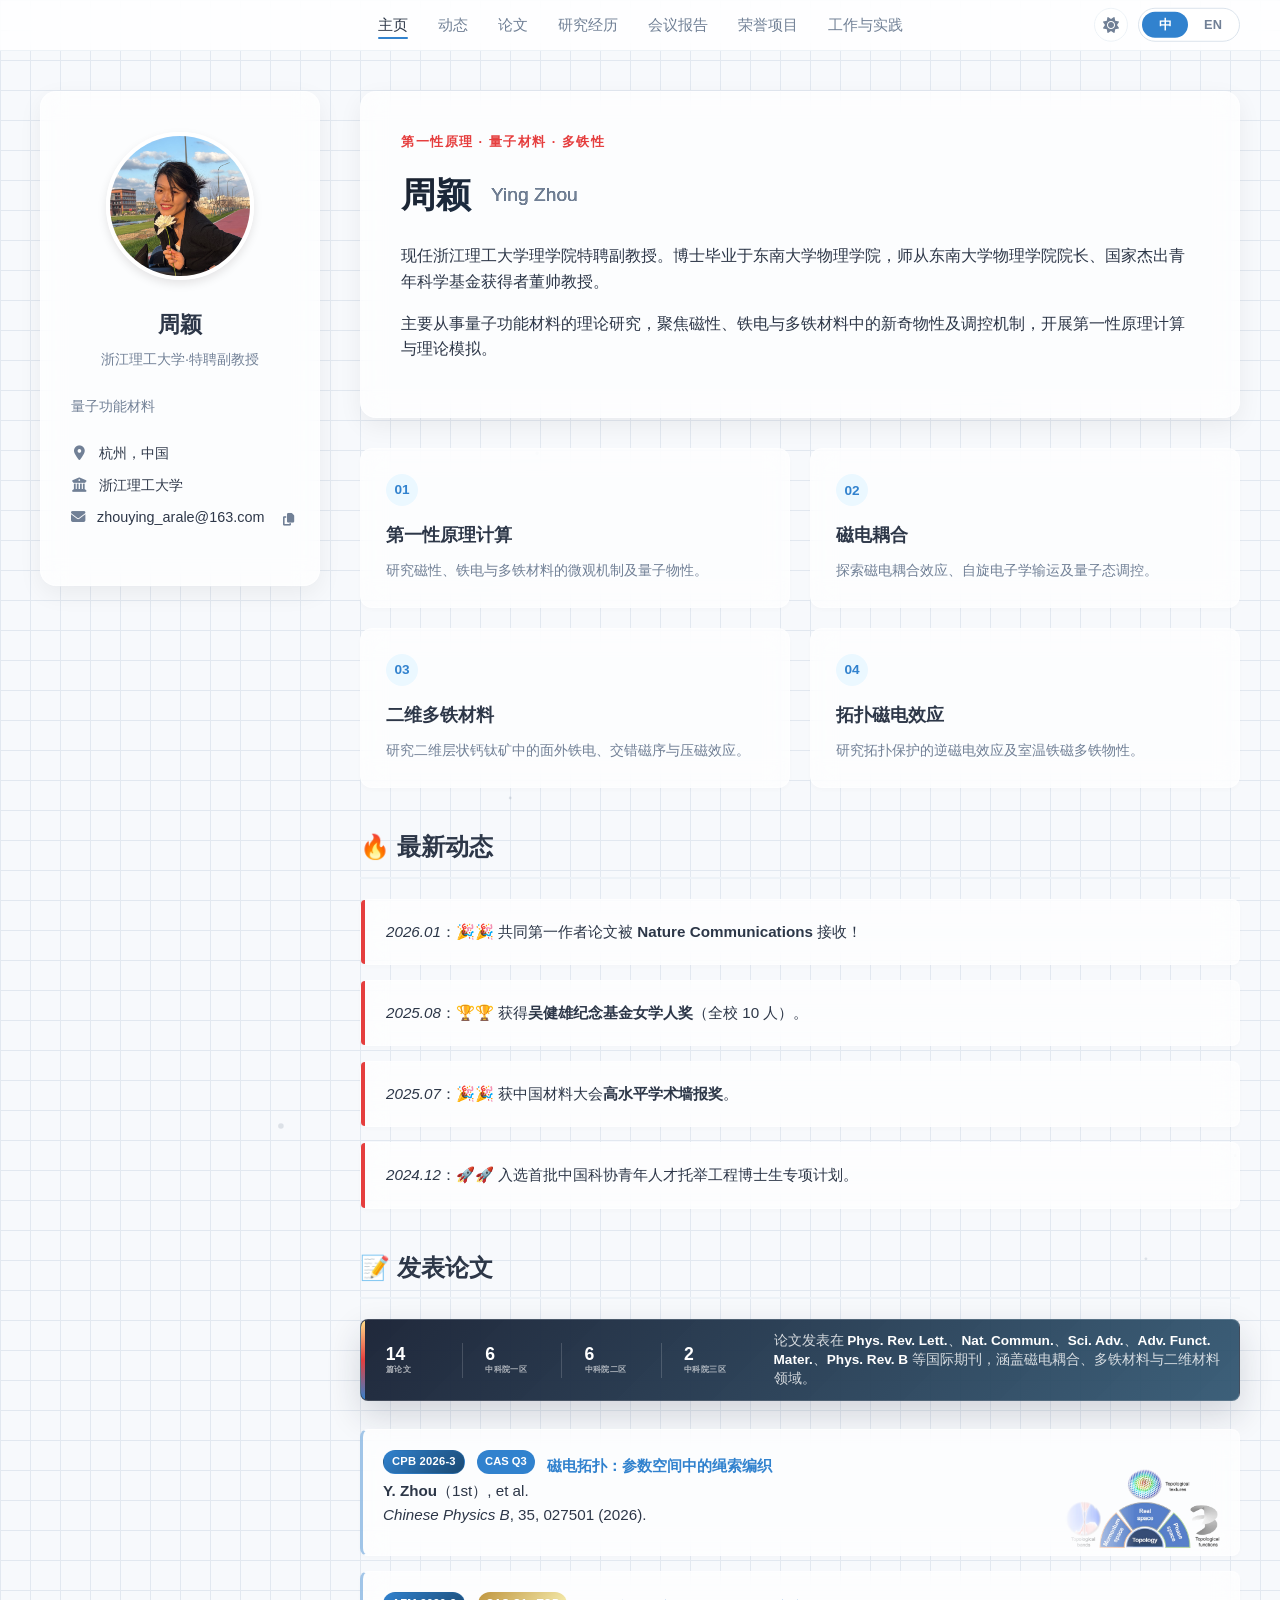
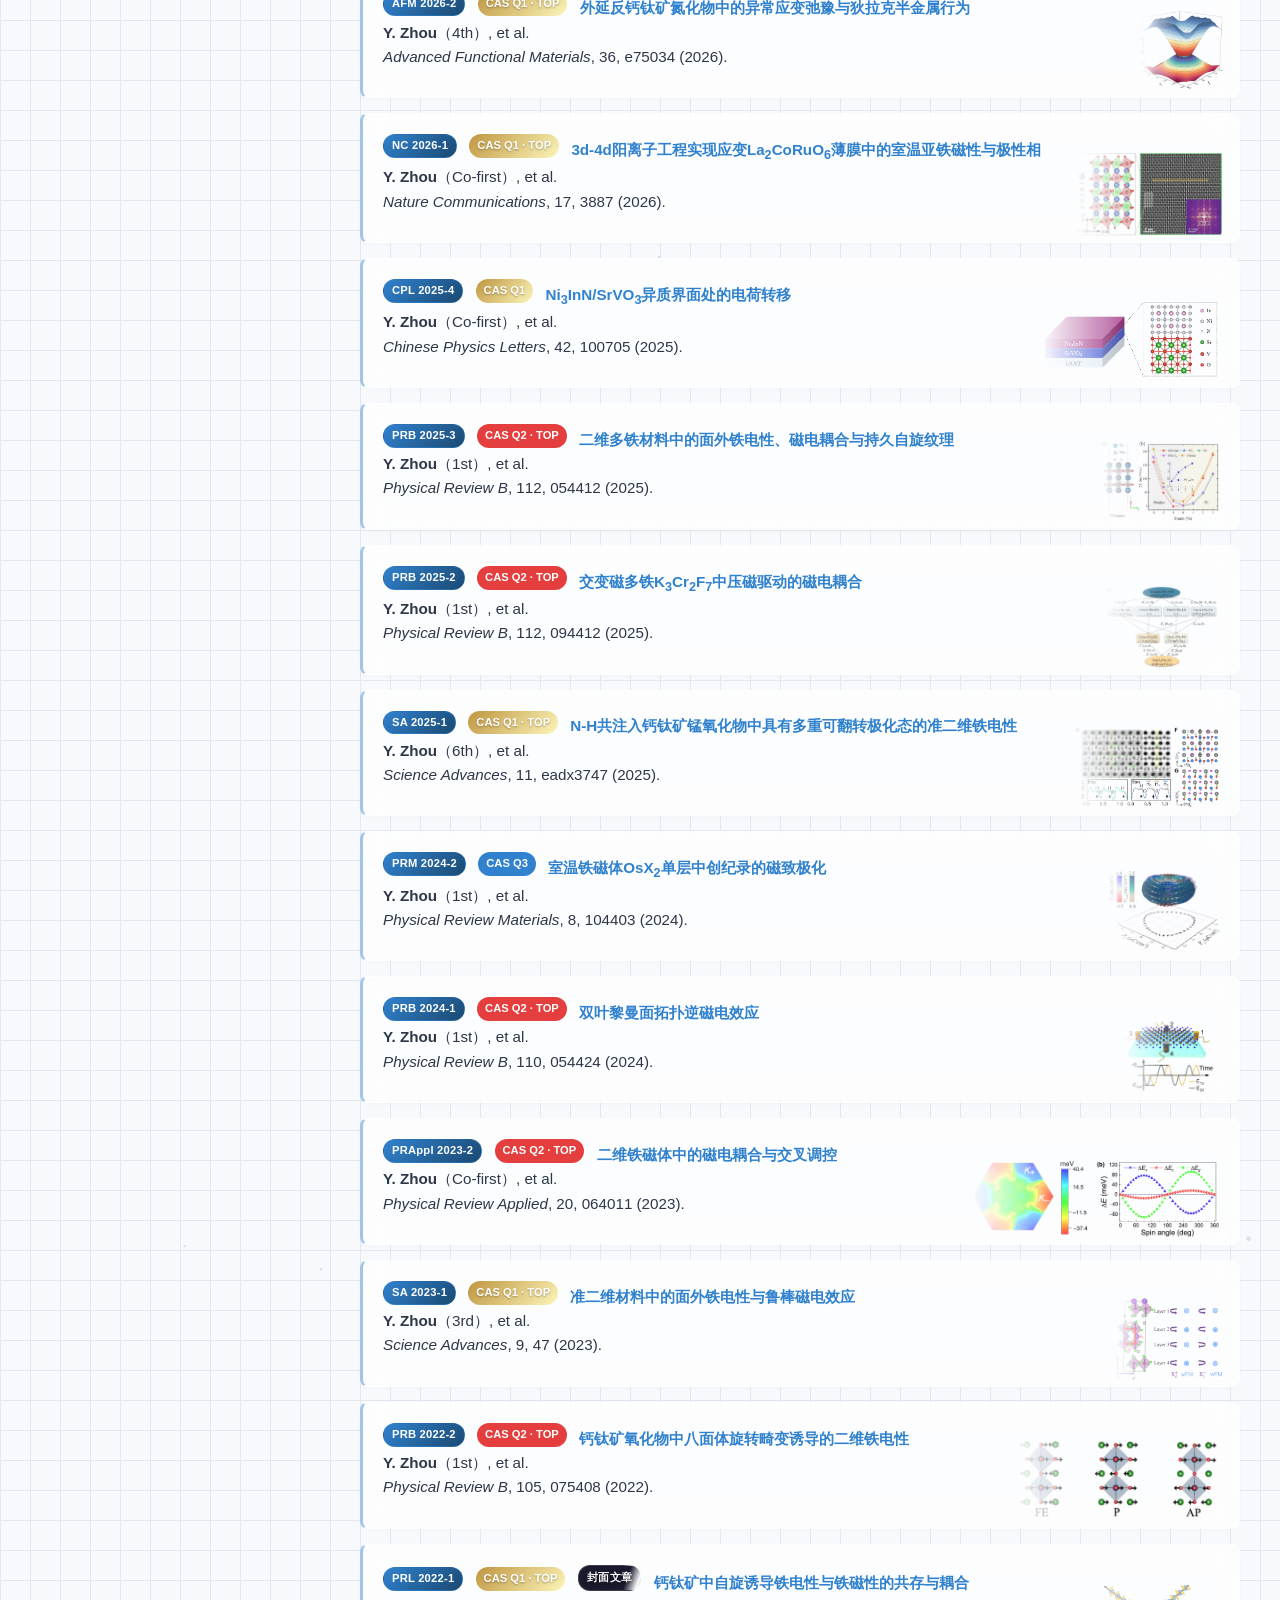
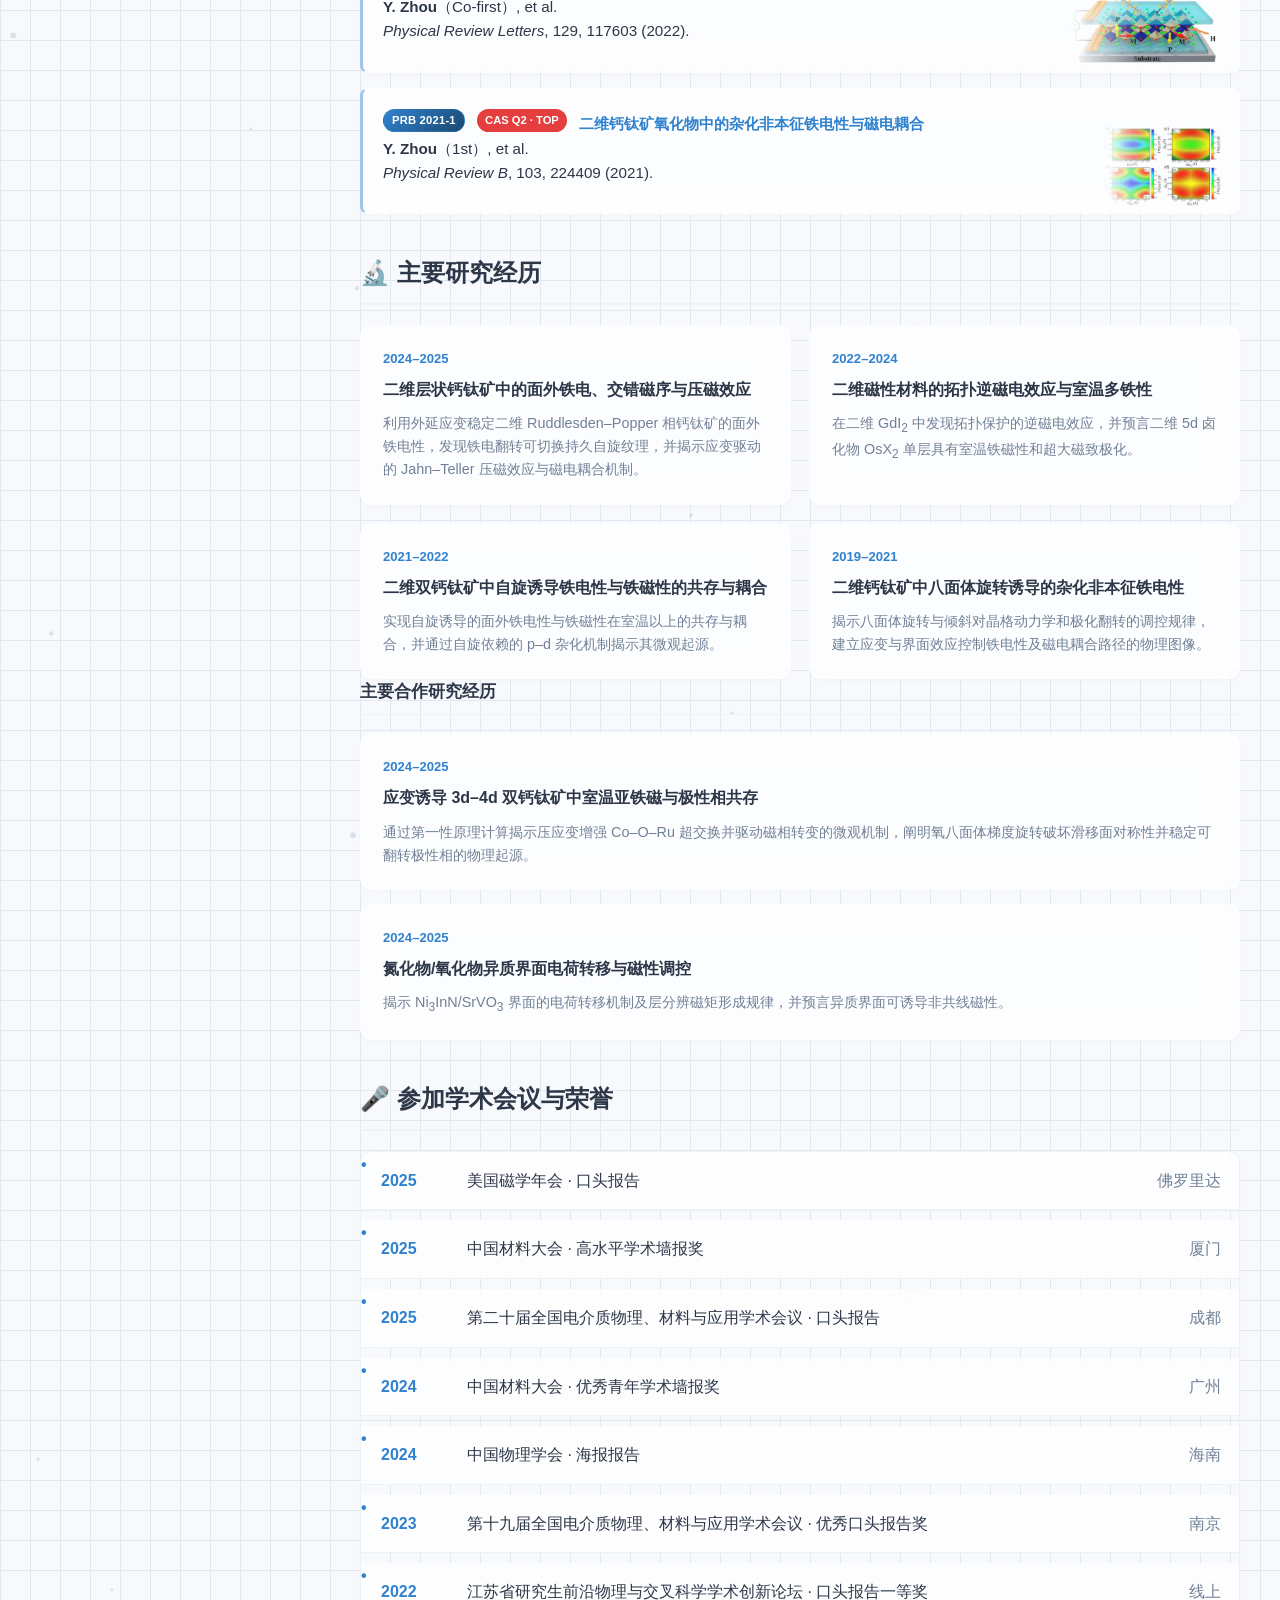
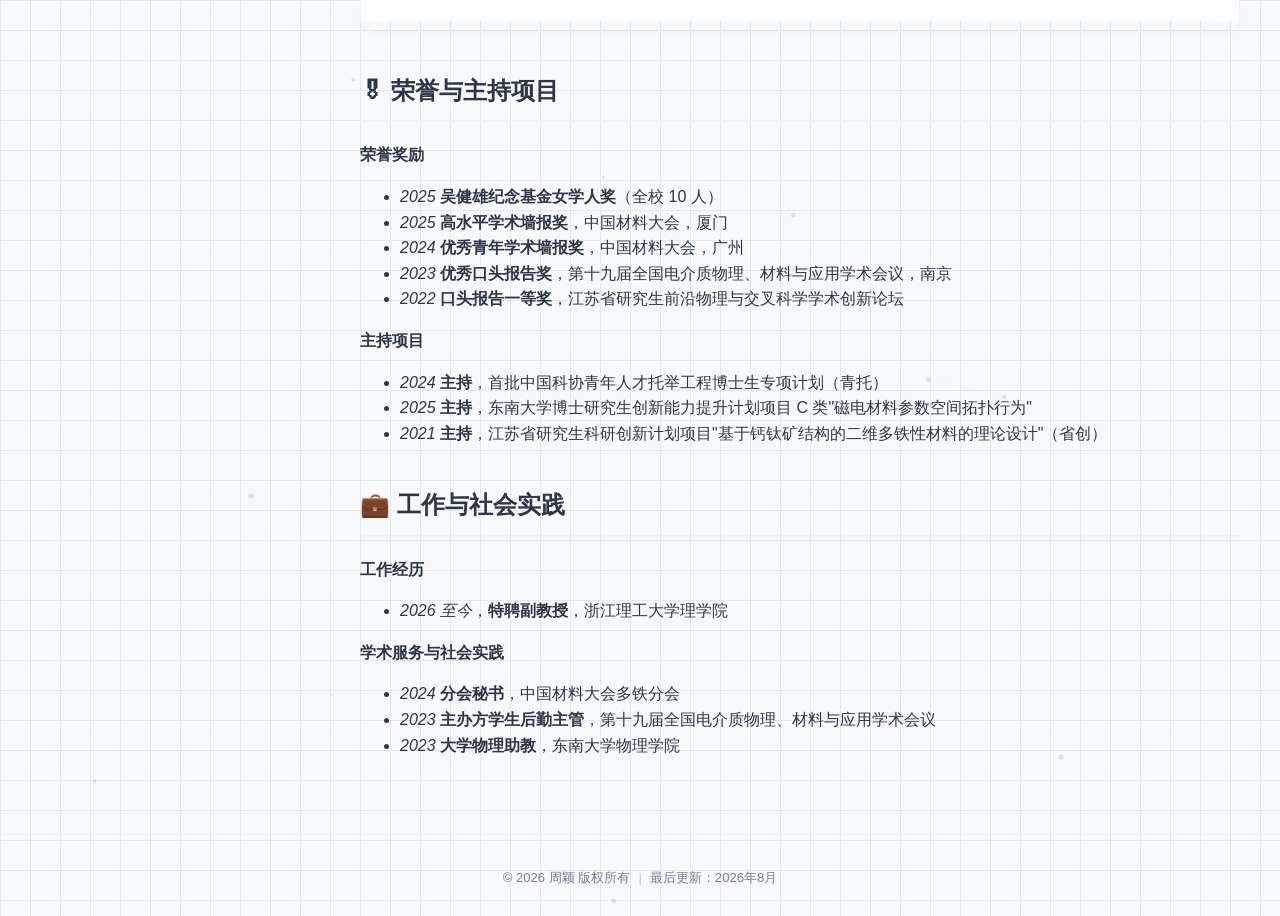
==== index-zh.html @ cd829cbf "Make paper figure backgrounds transparent and lightbox load PNG originals - All 14 WebP images: whit" ====
<!doctype html>
<html lang="zh-CN">
<head>
    <meta charset="utf-8">
    <title>周颖 - 个人主页</title>
    <meta name="viewport" content="width=device-width, initial-scale=1.0">

    <!-- FontAwesome icons -->
    <link rel="stylesheet" href="https://cdnjs.cloudflare.com/ajax/libs/font-awesome/6.4.0/css/all.min.css">

    <link rel="alternate" hreflang="en" href="index.html">
    <link rel="alternate" hreflang="zh-CN" href="index-zh.html">
    <link rel="stylesheet" href="assets/css/main.css">
    <link rel="icon" href="data:image/svg+xml,<svg xmlns='http://www.w3.org/2000/svg' viewBox='0 0 32 32'><rect width='32' height='32' rx='8' fill='%233182ce'/><text x='50%25' y='55%25' dominant-baseline='middle' text-anchor='middle' font-family='system-ui' font-size='17' font-weight='700' fill='white'>YZ</text></svg>">
</head>
<body>

    <!-- Preloader -->
    <div class="preloader" id="preloader">
        <div class="preloader__spinner"></div>
    </div>

    <!-- Background Particles -->
    <canvas id="particles"></canvas>

    <div class="reading-progress" id="readingProgress"></div>

    <div class="masthead" id="masthead">
        <div class="masthead__inner-wrap">
            <button class="hamburger" id="hamburger" aria-label="Toggle menu">
                <span></span>
                <span></span>
                <span></span>
            </button>
            <nav id="site-nav" class="greedy-nav">
                <ul class="visible-links">
                    <li><a href="#about-me">主页</a></li>
                    <li><a href="#-news">动态</a></li>
                    <li><a href="#-publications">论文</a></li>
                    <li><a href="#-research-experience">研究经历</a></li>
                    <li><a href="#-conferences">会议报告</a></li>
                    <li><a href="#-honors-and-awards">荣誉项目</a></li>
                    <li><a href="#-experience">工作与实践</a></li>
                </ul>
            </nav>
            <div class="masthead__controls">
                <button class="theme-toggle" id="themeToggle" aria-label="切换暗色模式">
                    <i class="fas fa-sun"></i>
                    <i class="fas fa-moon"></i>
                </button>
                <div class="language-switcher" aria-label="语言选择">
                    <a href="index-zh.html" lang="zh-CN" hreflang="zh-CN" aria-current="page">中</a>
                    <a href="index.html" lang="en" hreflang="en" aria-label="切换到英文">EN</a>
                </div>
            </div>
        </div>
    </div>

    <div id="main" role="main">
        <!-- Sidebar -->
        <div class="sidebar">
            <div class="profile_box reveal">
                <div class="author__avatar">
                    <img src="./sources/head.png" alt="周颖">
                </div>
                <div class="author__content">
                    <h3 class="author__name">周颖</h3>
                    <p class="author__bio">浙江理工大学·特聘副教授</p>
                </div>
                <div class="author__urls-wrapper">
                    <ul class="author__urls">
                        <li><div style="white-space: normal; margin-bottom: 1em; color: var(--text-muted); font-weight: 500;">量子功能材料</div></li>
                        <li><i class="fas fa-fw fa-map-marker-alt"></i> 杭州，中国</li>
                        <li><i class="fas fa-fw fa-university"></i> 浙江理工大学</li>
                        <li><i class="fas fa-fw fa-envelope"></i> zhouying_arale@163.com <button class="copy-email" id="copyEmail" aria-label="复制邮箱"><i class="fas fa-copy"></i></button></li>
                    </ul>
                </div>
            </div>
        </div>

        <!-- Main Content -->
        <div class="page">
            <section class="page__content">
                <span class="anchor" id="about-me"></span>

            <!-- Hero Section -->
            <section class="profile-hero reveal">
              <div class="profile-hero__eyebrow">第一性原理 · 量子材料 · 多铁性</div>
              <h1 class="profile-hero__name">周颖 <span>Ying Zhou</span></h1>
              <p class="profile-hero__summary">现任浙江理工大学理学院特聘副教授。博士毕业于东南大学物理学院，师从东南大学物理学院院长、国家杰出青年科学基金获得者董帅教授。</p>
              <p class="profile-hero__focus">主要从事量子功能材料的理论研究，聚焦磁性、铁电与多铁材料中的新奇物性及调控机制，开展第一性原理计算与理论模拟。</p>
            </section>

                <!-- Research Grid -->
                <section class="research-grid reveal-stagger">
                    <div class="research-card" data-detail="基于密度泛函理论（DFT），运用VASP、ABINIT等第一性原理计算软件，从微观角度研究量子材料的电子结构、磁有序、铁电极化和晶格动力学，为新型功能材料的理性设计提供理论指导。">
                        <span>01</span>
                        <strong>第一性原理计算</strong>
                        <p>研究磁性、铁电与多铁材料的微观机制及量子物性。</p>
                    </div>
                    <div class="research-card" data-detail="探索多铁体系中磁有序与电有序之间的交叉耦合机制，包括自旋依赖的量子输运特性、外场驱动的量子态调控，以及低维和关联材料中磁电效应的微观起源。">
                        <span>02</span>
                        <strong>磁电耦合</strong>
                        <p>探索磁电耦合效应、自旋电子学输运及量子态调控。</p>
                    </div>
                    <div class="research-card" data-detail="聚焦于二维Ruddlesden–Popper钙钛矿及相关层状体系，研究面外铁电性、交错磁序（altermagnetism）、压磁效应以及持久自旋织构，为下一代纳米级多功能器件提供理论基础。">
                        <span>03</span>
                        <strong>二维多铁材料</strong>
                        <p>研究二维层状钙钛矿中的面外铁电、交错磁序与压磁效应。</p>
                    </div>
                    <div class="research-card" data-detail="研究量子材料中受拓扑保护的磁电响应，包括拓扑逆磁电效应、5d卤化物体系中的室温铁磁性以及磁电参数空间中的非平庸拓扑行为。">
                        <span>04</span>
                        <strong>拓扑磁电效应</strong>
                        <p>研究拓扑保护的逆磁电效应及室温铁磁多铁物性。</p>
                    </div>
                </section>

                <!-- News -->
                <h1 id="-news" class="reveal">🔥 最新动态</h1>
                <div class="news-timeline reveal">
                    <ul>
                        <li><em>2026.01</em>：🎉🎉 共同第一作者论文被 <strong>Nature Communications</strong> 接收！</li>
                        <li><em>2025.08</em>：🏆🏆 获得<strong>吴健雄纪念基金女学人奖</strong>（全校 10 人）。</li>
                        <li><em>2025.07</em>：🎉🎉 获中国材料大会<strong>高水平学术墙报奖</strong>。</li>
                        <li><em>2024.12</em>：🚀🚀 入选首批中国科协青年人才托举工程博士生专项计划。</li>
                    </ul>
                </div>

                <h1 id="-publications" class="reveal">📝 发表论文</h1>
                <div class="publication-summary reveal">
                    <div class="publication-summary__metric"><strong class="counter" data-target="14">0</strong><span>篇论文</span></div>
                    <div class="publication-summary__metric"><strong class="counter" data-target="6">0</strong><span>中科院一区</span></div>
                    <div class="publication-summary__metric"><strong class="counter" data-target="6">0</strong><span>中科院二区</span></div>
                    <div class="publication-summary__metric"><strong class="counter" data-target="2">0</strong><span>中科院三区</span></div>
                    <p>论文发表在 <strong>Phys. Rev. Lett.</strong>、<strong>Nat. Commun.</strong>、<strong>Sci. Adv.</strong>、<strong>Adv. Funct. Mater.</strong>、<strong>Phys. Rev. B</strong> 等国际期刊，涵盖磁电耦合、多铁材料与二维材料领域。</p>
                </div>
                <div class="publication-list reveal">
                  <ul class="reveal-stagger">
                    <!-- ========== 2026 ========== -->
                    <li>
                        <img class="pub-fig" src="paper_figs/2026-3.webp" alt="" loading="lazy" />
                        <div class="pub-content">
                            <span class="pub-venue">CPB 2026-3</span> <span class="pub-badge pub-badge--c">CAS Q3</span>
                            <span class="pub-title">
                                <a href="https://iopscience.iop.org/article/10.1088/1674-1056/ae2c6b" target="_blank" rel="noopener"><strong>磁电拓扑：参数空间中的绳索编织</strong></a>
                            </span><br />
                            <strong>Y. Zhou</strong>（1st）, et al.<br />
                            <em>Chinese Physics B</em>, 35, 027501 (2026).
                        </div>
                    </li>

                    <li>
                        <img class="pub-fig" src="paper_figs/2026-2.webp" alt="" loading="lazy" />
                        <div class="pub-content">
                            <span class="pub-venue">AFM 2026-2</span> <span class="pub-badge pub-badge--a">CAS Q1 · TOP</span>
                            <span class="pub-title">
                                <a href="https://advanced.onlinelibrary.wiley.com/doi/10.1002/adfm.75034" target="_blank" rel="noopener"><strong>外延反钙钛矿氮化物中的异常应变弛豫与狄拉克半金属行为</strong></a>
                            </span><br />
                            <strong>Y. Zhou</strong>（4th）, et al.<br />
                            <em>Advanced Functional Materials</em>, 36, e75034 (2026).
                        </div>
                    </li>

                    <li>
                        <img class="pub-fig" src="paper_figs/2026-1.webp" alt="" loading="lazy" />
                        <div class="pub-content">
                            <span class="pub-venue">NC 2026-1</span> <span class="pub-badge pub-badge--a">CAS Q1 · TOP</span>
                            <span class="pub-title">
                                <a href="https://www.nature.com/articles/s41467-026-70125-8" target="_blank" rel="noopener"><strong>3d-4d阳离子工程实现应变La<sub>2</sub>CoRuO<sub>6</sub>薄膜中的室温亚铁磁性与极性相</strong></a>
                            </span><br />
                            <strong>Y. Zhou</strong>（Co-first）, et al.<br />
                            <em>Nature Communications</em>, 17, 3887 (2026).
                        </div>
                    </li>

                    <!-- ========== 2025 ========== -->
                    <li>
                        <img class="pub-fig" src="paper_figs/2025-4.webp" alt="" loading="lazy" />
                        <div class="pub-content">
                            <span class="pub-venue">CPL 2025-4</span> <span class="pub-badge pub-badge--a">CAS Q1</span>
                            <span class="pub-title">
                                <a href="https://iopscience.iop.org/article/10.1088/0256-307X/42/10/100705" target="_blank" rel="noopener"><strong>Ni<sub>3</sub>InN/SrVO<sub>3</sub>异质界面处的电荷转移</strong></a>
                            </span><br />
                            <strong>Y. Zhou</strong>（Co-first）, et al.<br />
                            <em>Chinese Physics Letters</em>, 42, 100705 (2025).
                        </div>
                    </li>

                    <li>
                        <img class="pub-fig" src="paper_figs/2025-3.webp" alt="" loading="lazy" />
                        <div class="pub-content">
                            <span class="pub-venue">PRB 2025-3</span> <span class="pub-badge pub-badge--b">CAS Q2 · TOP</span>
                            <span class="pub-title">
                                <a href="https://journals.aps.org/prb/abstract/10.1103/rcg6-3gxl" target="_blank" rel="noopener"><strong>二维多铁材料中的面外铁电性、磁电耦合与持久自旋纹理</strong></a>
                            </span><br />
                            <strong>Y. Zhou</strong>（1st）, et al.<br />
                            <em>Physical Review B</em>, 112, 054412 (2025).
                        </div>
                    </li>

                    <li>
                        <img class="pub-fig" src="paper_figs/2025-2.webp" alt="" loading="lazy" />
                        <div class="pub-content">
                            <span class="pub-venue">PRB 2025-2</span> <span class="pub-badge pub-badge--b">CAS Q2 · TOP</span>
                            <span class="pub-title">
                                <a href="https://journals.aps.org/prb/abstract/10.1103/xpsy-cjn6" target="_blank" rel="noopener"><strong>交变磁多铁K<sub>3</sub>Cr<sub>2</sub>F<sub>7</sub>中压磁驱动的磁电耦合</strong></a>
                            </span><br />
                            <strong>Y. Zhou</strong>（1st）, et al.<br />
                            <em>Physical Review B</em>, 112, 094412 (2025).
                        </div>
                    </li>

                    <li>
                        <img class="pub-fig" src="paper_figs/2025-1.webp" alt="" loading="lazy" />
                        <div class="pub-content">
                            <span class="pub-venue">SA 2025-1</span> <span class="pub-badge pub-badge--a">CAS Q1 · TOP</span>
                            <span class="pub-title">
                                <a href="https://www.science.org/doi/10.1126/sciadv.adx3747" target="_blank" rel="noopener"><strong>N-H共注入钙钛矿锰氧化物中具有多重可翻转极化态的准二维铁电性</strong></a>
                            </span><br />
                            <strong>Y. Zhou</strong>（6th）, et al.<br />
                            <em>Science Advances</em>, 11, eadx3747 (2025).
                        </div>
                    </li>

                    <!-- ========== 2024 ========== -->
                    <li>
                        <img class="pub-fig" src="paper_figs/2024-2.webp" alt="" loading="lazy" />
                        <div class="pub-content">
                            <span class="pub-venue">PRM 2024-2</span> <span class="pub-badge pub-badge--c">CAS Q3</span>
                            <span class="pub-title">
                                <a href="https://journals.aps.org/prmaterials/abstract/10.1103/PhysRevMaterials.8.104403" target="_blank" rel="noopener"><strong>室温铁磁体OsX<sub>2</sub>单层中创纪录的磁致极化</strong></a>
                            </span><br />
                            <strong>Y. Zhou</strong>（1st）, et al.<br />
                            <em>Physical Review Materials</em>, 8, 104403 (2024).
                        </div>
                    </li>

                    <li>
                        <img class="pub-fig" src="paper_figs/2024-1.webp" alt="" loading="lazy" />
                        <div class="pub-content">
                            <span class="pub-venue">PRB 2024-1</span> <span class="pub-badge pub-badge--b">CAS Q2 · TOP</span>
                            <span class="pub-title">
                                <a href="https://journals.aps.org/prb/abstract/10.1103/PhysRevB.110.054424" target="_blank" rel="noopener"><strong>双叶黎曼面拓扑逆磁电效应</strong></a>
                            </span><br />
                            <strong>Y. Zhou</strong>（1st）, et al.<br />
                            <em>Physical Review B</em>, 110, 054424 (2024).
                        </div>
                    </li>

                    <!-- ========== 2023 ========== -->
                    <li>
                        <img class="pub-fig" src="paper_figs/2023-2.webp" alt="" loading="lazy" />
                        <div class="pub-content">
                            <span class="pub-venue">PRAppl 2023-2</span> <span class="pub-badge pub-badge--b">CAS Q2 · TOP</span>
                            <span class="pub-title">
                                <a href="https://journals.aps.org/prapplied/abstract/10.1103/PhysRevApplied.20.064011" target="_blank" rel="noopener"><strong>二维铁磁体中的磁电耦合与交叉调控</strong></a>
                            </span><br />
                            <strong>Y. Zhou</strong>（Co-first）, et al.<br />
                            <em>Physical Review Applied</em>, 20, 064011 (2023).
                        </div>
                    </li>

                    <li>
                        <img class="pub-fig" src="paper_figs/2023-1.webp" alt="" loading="lazy" />
                        <div class="pub-content">
                            <span class="pub-venue">SA 2023-1</span> <span class="pub-badge pub-badge--a">CAS Q1 · TOP</span>
                            <span class="pub-title">
                                <a href="https://pmc.ncbi.nlm.nih.gov/articles/PMC10665001/" target="_blank" rel="noopener"><strong>准二维材料中的面外铁电性与鲁棒磁电效应</strong></a>
                            </span><br />
                            <strong>Y. Zhou</strong>（3rd）, et al.<br />
                            <em>Science Advances</em>, 9, 47 (2023).
                        </div>
                    </li>

                    <!-- ========== 2022 ========== -->
                    <li>
                        <img class="pub-fig" src="paper_figs/2022-2.webp" alt="" loading="lazy" />
                        <div class="pub-content">
                            <span class="pub-venue">PRB 2022-2</span> <span class="pub-badge pub-badge--b">CAS Q2 · TOP</span>
                            <span class="pub-title">
                                <a href="https://journals.aps.org/prb/abstract/10.1103/PhysRevB.105.075408" target="_blank" rel="noopener"><strong>钙钛矿氧化物中八面体旋转畸变诱导的二维铁电性</strong></a>
                            </span><br />
                            <strong>Y. Zhou</strong>（1st）, et al.<br />
                            <em>Physical Review B</em>, 105, 075408 (2022).
                        </div>
                    </li>

                    <li>
                        <img class="pub-fig" src="paper_figs/2022-1.webp" alt="" loading="lazy" />
                        <div class="pub-content">
                            <span class="pub-venue">PRL 2022-1</span> <span class="pub-badge pub-badge--a">CAS Q1 · TOP</span> <span class="pub-badge pub-badge--cover">封面文章</span>
                            <span class="pub-title">
                                <a href="https://journals.aps.org/prl/abstract/10.1103/PhysRevLett.129.117603" target="_blank" rel="noopener"><strong>钙钛矿中自旋诱导铁电性与铁磁性的共存与耦合</strong></a>
                            </span><br />
                            <strong>Y. Zhou</strong>（Co-first）, et al.<br />
                            <em>Physical Review Letters</em>, 129, 117603 (2022).
                        </div>
                    </li>

                    <!-- ========== 2021 ========== -->
                    <li>
                        <img class="pub-fig" src="paper_figs/2021-1.webp" alt="" loading="lazy" />
                        <div class="pub-content">
                            <span class="pub-venue">PRB 2021-1</span> <span class="pub-badge pub-badge--b">CAS Q2 · TOP</span>
                            <span class="pub-title">
                                <a href="https://journals.aps.org/prb/abstract/10.1103/PhysRevB.103.224409" target="_blank" rel="noopener"><strong>二维钙钛矿氧化物中的杂化非本征铁电性与磁电耦合</strong></a>
                            </span><br />
                            <strong>Y. Zhou</strong>（1st）, et al.<br />
                            <em>Physical Review B</em>, 103, 224409 (2021).
                        </div>
                    </li>

                  </ul>
              </div>

                <!-- Research Experience -->
                <h1 id="-research-experience" class="reveal">🔬 主要研究经历</h1>
                <div class="experience-grid reveal-stagger">
                    <article class="experience-card">
                        <div class="experience-card__period">2024–2025</div>
                        <h3>二维层状钙钛矿中的面外铁电、交错磁序与压磁效应</h3>
                        <p>利用外延应变稳定二维 Ruddlesden–Popper 相钙钛矿的面外铁电性，发现铁电翻转可切换持久自旋纹理，并揭示应变驱动的 Jahn–Teller 压磁效应与磁电耦合机制。</p>
                    </article>
                    <article class="experience-card">
                        <div class="experience-card__period">2022–2024</div>
                        <h3>二维磁性材料的拓扑逆磁电效应与室温多铁性</h3>
                        <p>在二维 GdI<sub>2</sub> 中发现拓扑保护的逆磁电效应，并预言二维 5d 卤化物 OsX<sub>2</sub> 单层具有室温铁磁性和超大磁致极化。</p>
                    </article>
                    <article class="experience-card">
                        <div class="experience-card__period">2021–2022</div>
                        <h3>二维双钙钛矿中自旋诱导铁电性与铁磁性的共存与耦合</h3>
                        <p>实现自旋诱导的面外铁电性与铁磁性在室温以上的共存与耦合，并通过自旋依赖的 p–d 杂化机制揭示其微观起源。</p>
                    </article>
                    <article class="experience-card">
                        <div class="experience-card__period">2019–2021</div>
                        <h3>二维钙钛矿中八面体旋转诱导的杂化非本征铁电性</h3>
                        <p>揭示八面体旋转与倾斜对晶格动力学和极化翻转的调控规律，建立应变与界面效应控制铁电性及磁电耦合路径的物理图像。</p>
                    </article>
                </div>

                <h2 class="publication-group__title reveal">主要合作研究经历</h2>
                <div class="collaboration-list reveal-stagger">
                    <article class="collaboration-card">
                        <div class="experience-card__period">2024–2025</div>
                        <h3>应变诱导 3d–4d 双钙钛矿中室温亚铁磁与极性相共存</h3>
                        <p>通过第一性原理计算揭示压应变增强 Co–O–Ru 超交换并驱动磁相转变的微观机制，阐明氧八面体梯度旋转破坏滑移面对称性并稳定可翻转极性相的物理起源。</p>
                    </article>
                    <article class="collaboration-card">
                        <div class="experience-card__period">2024–2025</div>
                        <h3>氮化物/氧化物异质界面电荷转移与磁性调控</h3>
                        <p>揭示 Ni<sub>3</sub>InN/SrVO<sub>3</sub> 界面的电荷转移机制及层分辨磁矩形成规律，并预言异质界面可诱导非共线磁性。</p>
                    </article>
                </div>

                <!-- Conferences -->
                <h1 id="-conferences" class="reveal">🎤 参加学术会议与荣誉</h1>
                <ul class="conference-list reveal">
                    <li><time>2025</time><span>美国磁学年会 · 口头报告</span><span class="conference-location">佛罗里达</span></li>
                    <li><time>2025</time><span>中国材料大会 · 高水平学术墙报奖</span><span class="conference-location">厦门</span></li>
                    <li><time>2025</time><span>第二十届全国电介质物理、材料与应用学术会议 · 口头报告</span><span class="conference-location">成都</span></li>
                    <li><time>2024</time><span>中国材料大会 · 优秀青年学术墙报奖</span><span class="conference-location">广州</span></li>
                    <li><time>2024</time><span>中国物理学会 · 海报报告</span><span class="conference-location">海南</span></li>
                    <li><time>2023</time><span>第十九届全国电介质物理、材料与应用学术会议 · 优秀口头报告奖</span><span class="conference-location">南京</span></li>
                    <li><time>2022</time><span>江苏省研究生前沿物理与交叉科学学术创新论坛 · 口头报告一等奖</span><span class="conference-location">线上</span></li>
                </ul>

                <!-- Honors & Awards -->
                <h1 id="-honors-and-awards" class="reveal">🎖 荣誉与主持项目</h1>
                <div class="reveal">
                <p><strong>荣誉奖励</strong></p>
                <ul>
                    <li><em>2025</em> <strong>吴健雄纪念基金女学人奖</strong>（全校 10 人）</li>
                    <li><em>2025</em> <strong>高水平学术墙报奖</strong>，中国材料大会，厦门</li>
                    <li><em>2024</em> <strong>优秀青年学术墙报奖</strong>，中国材料大会，广州</li>
                    <li><em>2023</em> <strong>优秀口头报告奖</strong>，第十九届全国电介质物理、材料与应用学术会议，南京</li>
                    <li><em>2022</em> <strong>口头报告一等奖</strong>，江苏省研究生前沿物理与交叉科学学术创新论坛</li>
                </ul>
                <p><strong>主持项目</strong></p>
                <ul>
                    <li><em>2024</em> <strong>主持</strong>，首批中国科协青年人才托举工程博士生专项计划（青托）</li>
                    <li><em>2025</em> <strong>主持</strong>，东南大学博士研究生创新能力提升计划项目 C 类"磁电材料参数空间拓扑行为"</li>
                    <li><em>2021</em> <strong>主持</strong>，江苏省研究生科研创新计划项目"基于钙钛矿结构的二维多铁性材料的理论设计"（省创）</li>
                </ul>
                </div>

                <!-- Experience -->
                <h1 id="-experience" class="reveal">💼 工作与社会实践</h1>
                <div class="reveal">
                <p><strong>工作经历</strong></p>
                <ul>
                    <li><em>2026 至今</em>，<strong>特聘副教授</strong>，浙江理工大学理学院</li>
                </ul>
                <p><strong>学术服务与社会实践</strong></p>
                <ul>
                    <li><em>2024</em> <strong>分会秘书</strong>，中国材料大会多铁分会</li>
                    <li><em>2023</em> <strong>主办方学生后勤主管</strong>，第十九届全国电介质物理、材料与应用学术会议</li>
                    <li><em>2023</em> <strong>大学物理助教</strong>，东南大学物理学院</li>
                </ul>
                </div>
            </section>
        </div>
    </div>

    <!-- Footer -->
    <footer class="site-footer">
        &copy; 2026 周颖 版权所有<span class="site-footer__divider">|</span>最后更新：<span id="lastUpdated">2026年8月</span>
    </footer>

    <!-- Toast -->
    <div class="toast" id="toast"></div>

    <!-- Back to Top -->
    <button class="back-to-top" id="backToTop" aria-label="回到顶部">
        <i class="fas fa-arrow-up"></i>
    </button>

    <!-- Lightbox -->
    <div class="lightbox" id="lightbox">
        <button class="lightbox__close" id="lightboxClose" aria-label="关闭">×</button>
        <img class="lightbox__img" id="lightboxImg" src="" alt="" />
    </div>

    <script>
    (function() {
        // =====================================================================
        // Dark Mode Toggle
        // =====================================================================
        const html = document.documentElement;
        const themeToggle = document.getElementById('themeToggle');

        const savedTheme = localStorage.getItem('theme');
        if (savedTheme === 'dark') {
            html.setAttribute('data-theme', 'dark');
        } else if (!savedTheme && window.matchMedia('(prefers-color-scheme: dark)').matches) {
            html.setAttribute('data-theme', 'dark');
        }

        themeToggle.addEventListener('click', function() {
            if (html.hasAttribute('data-theme')) {
                html.removeAttribute('data-theme');
                localStorage.setItem('theme', 'light');
            } else {
                html.setAttribute('data-theme', 'dark');
                localStorage.setItem('theme', 'dark');
            }
        });

        // =====================================================================
        // Reading Progress Bar
        // =====================================================================
        const progressBar = document.getElementById('readingProgress');
        function updateProgress() {
            const scrollTop = window.scrollY;
            const docHeight = document.documentElement.scrollHeight - window.innerHeight;
            const progress = docHeight > 0 ? Math.min((scrollTop / docHeight) * 100, 100) : 0;
            progressBar.style.width = progress + '%';
        }
        window.addEventListener('scroll', updateProgress, { passive: true });

        // =====================================================================
        // Masthead scroll effect
        // =====================================================================
        const masthead = document.getElementById('masthead');
        function updateMasthead() {
            if (window.scrollY > 10) {
                masthead.classList.add('scrolled');
            } else {
                masthead.classList.remove('scrolled');
            }
        }
        window.addEventListener('scroll', updateMasthead, { passive: true });

        // =====================================================================
        // Scrollspy - Active nav link
        // =====================================================================
        const navLinks = document.querySelectorAll('.greedy-nav a');
        const sections = [];
        navLinks.forEach(function(link) {
            var href = link.getAttribute('href');
            if (href && href.startsWith('#')) {
                var el = document.getElementById(href.substring(1));
                if (el) sections.push({ link: link, el: el });
            }
        });

        function updateActiveLink() {
            var scrollPos = window.scrollY + 100;
            var active = null;
            sections.forEach(function(s) {
                if (s.el.offsetTop <= scrollPos) {
                    active = s;
                }
            });
            navLinks.forEach(function(l) { l.classList.remove('active'); });
            if (active) active.link.classList.add('active');
        }
        window.addEventListener('scroll', updateActiveLink, { passive: true });

        // =====================================================================
        // Back to Top
        // =====================================================================
        const backToTop = document.getElementById('backToTop');
        function toggleBackToTop() {
            if (window.scrollY > 500) {
                backToTop.classList.add('visible');
            } else {
                backToTop.classList.remove('visible');
            }
        }
        window.addEventListener('scroll', toggleBackToTop, { passive: true });
        backToTop.addEventListener('click', function() {
            window.scrollTo({ top: 0, behavior: 'smooth' });
        });

        // =====================================================================
        // Reveal Animations (Intersection Observer)
        // =====================================================================
        var revealObserver = new IntersectionObserver(function(entries) {
            entries.forEach(function(entry) {
                if (entry.isIntersecting) {
                    entry.target.classList.add('revealed');
                    revealObserver.unobserve(entry.target);
                }
            });
        }, { threshold: 0.12, rootMargin: '0px 0px -40px 0px' });

        document.querySelectorAll('.reveal, .reveal-stagger').forEach(function(el) {
            revealObserver.observe(el);
        });

        // =====================================================================
        // Counter Animation
        // =====================================================================
        var counterObserver = new IntersectionObserver(function(entries) {
            entries.forEach(function(entry) {
                if (entry.isIntersecting) {
                    var el = entry.target;
                    var target = parseInt(el.getAttribute('data-target'), 10);
                    var duration = 1200;
                    var startTime = null;

                    function animate(ts) {
                        if (!startTime) startTime = ts;
                        var elapsed = ts - startTime;
                        var progress = Math.min(elapsed / duration, 1);
                        var eased = 1 - (1 - progress) * (1 - progress);
                        el.textContent = Math.round(eased * target);
                        if (progress < 1) {
                            requestAnimationFrame(animate);
                        } else {
                            el.textContent = target;
                        }
                    }

                    requestAnimationFrame(animate);
                    counterObserver.unobserve(el);
                }
            });
        }, { threshold: 0.6 });

        document.querySelectorAll('.counter').forEach(function(el) {
            counterObserver.observe(el);
        });

        // =====================================================================
        // Lightbox
        // =====================================================================
        var lightbox = document.getElementById('lightbox');
        var lightboxImg = document.getElementById('lightboxImg');
        var lightboxClose = document.getElementById('lightboxClose');

        document.querySelectorAll('.pub-fig').forEach(function(img) {
            img.addEventListener('click', function(e) {
                e.preventDefault();
                e.stopPropagation();
                lightboxImg.src = img.src.replace('.webp', '.png');
                lightbox.classList.add('open');
                document.body.style.overflow = 'hidden';
            });
        });

        function closeLightbox() {
            lightbox.classList.remove('open');
            document.body.style.overflow = '';
        }

        lightboxClose.addEventListener('click', closeLightbox);
        lightbox.addEventListener('click', function(e) {
            if (e.target === lightbox) closeLightbox();
        });
        document.addEventListener('keydown', function(e) {
            if (e.key === 'Escape' && lightbox.classList.contains('open')) closeLightbox();
        });

        // =====================================================================
        // Preloader
        // =====================================================================
        var preloader = document.getElementById('preloader');
        window.addEventListener('load', function() {
            preloader.classList.add('preloader--hidden');
        });
        setTimeout(function() {
            preloader.classList.add('preloader--hidden');
        }, 3000);

        // =====================================================================
        // Background Particles
        // =====================================================================
        var canvas = document.getElementById('particles');
        var ctx = canvas.getContext('2d');
        var particles = [];
        var particleCount = 50;
        var connectionDist = 120;

        function resizeCanvas() {
            canvas.width = window.innerWidth;
            canvas.height = document.documentElement.scrollHeight;
        }

        function createParticles() {
            particles = [];
            for (var i = 0; i < particleCount; i++) {
                particles.push({
                    x: Math.random() * canvas.width,
                    y: Math.random() * canvas.height,
                    vx: (Math.random() - 0.5) * 0.4,
                    vy: (Math.random() - 0.5) * 0.4,
                    r: Math.random() * 2 + 1
                });
            }
        }

        function drawParticles() {
            ctx.clearRect(0, 0, canvas.width, canvas.height);
            var isDark = html.hasAttribute('data-theme');
            var dotColor = isDark ? 'rgba(148,163,184,0.25)' : 'rgba(100,116,139,0.18)';
            var lineColor = isDark ? 'rgba(148,163,184,0.07)' : 'rgba(100,116,139,0.05)';

            for (var i = 0; i < particles.length; i++) {
                var p = particles[i];

                ctx.beginPath();
                ctx.arc(p.x, p.y, p.r, 0, Math.PI * 2);
                ctx.fillStyle = dotColor;
                ctx.fill();

                for (var j = i + 1; j < particles.length; j++) {
                    var q = particles[j];
                    var dx = p.x - q.x;
                    var dy = p.y - q.y;
                    var dist = Math.sqrt(dx * dx + dy * dy);
                    if (dist < connectionDist) {
                        ctx.beginPath();
                        ctx.moveTo(p.x, p.y);
                        ctx.lineTo(q.x, q.y);
                        ctx.strokeStyle = lineColor;
                        ctx.lineWidth = 0.6;
                        ctx.stroke();
                    }
                }

                p.x += p.vx;
                p.y += p.vy;

                if (p.x < -10) p.x = canvas.width + 10;
                if (p.x > canvas.width + 10) p.x = -10;
                if (p.y < -10) p.y = canvas.height + 10;
                if (p.y > canvas.height + 10) p.y = -10;
            }

            requestAnimationFrame(drawParticles);
        }

        resizeCanvas();
        createParticles();
        drawParticles();

        window.addEventListener('resize', function() {
            resizeCanvas();
            createParticles();
        });

        var lastHeight = document.documentElement.scrollHeight;
        window.addEventListener('scroll', function() {
            var h = document.documentElement.scrollHeight;
            if (h !== lastHeight) {
                lastHeight = h;
                canvas.height = h;
            }
        }, { passive: true });

        // =====================================================================
        // Hamburger Menu
        // =====================================================================
        var hamburger = document.getElementById('hamburger');
        var visibleLinks = document.querySelector('.greedy-nav ul.visible-links');

        hamburger.addEventListener('click', function() {
            hamburger.classList.toggle('active');
            visibleLinks.classList.toggle('open');
        });

        visibleLinks.querySelectorAll('a').forEach(function(link) {
            link.addEventListener('click', function() {
                hamburger.classList.remove('active');
                visibleLinks.classList.remove('open');
            });
        });

        document.addEventListener('click', function(e) {
            if (!hamburger.contains(e.target) && !visibleLinks.contains(e.target)) {
                hamburger.classList.remove('active');
                visibleLinks.classList.remove('open');
            }
        });

        // =====================================================================
        // Copy Email
        // =====================================================================
        var copyBtn = document.getElementById('copyEmail');
        var toast = document.getElementById('toast');
        var toastTimer = null;

        function showToast(msg) {
            toast.textContent = msg;
            toast.classList.add('toast--visible');
            if (toastTimer) clearTimeout(toastTimer);
            toastTimer = setTimeout(function() {
                toast.classList.remove('toast--visible');
            }, 2000);
        }

        copyBtn.addEventListener('click', function() {
            var email = 'zhouying_arale@163.com';
            if (navigator.clipboard && navigator.clipboard.writeText) {
                navigator.clipboard.writeText(email).then(function() {
                    copyBtn.classList.add('copied');
                    showToast('邮箱已复制！');
                    setTimeout(function() { copyBtn.classList.remove('copied'); }, 1500);
                }).catch(function() {
                    fallbackCopy(email);
                });
            } else {
                fallbackCopy(email);
            }
        });

        function fallbackCopy(text) {
            var ta = document.createElement('textarea');
            ta.value = text;
            ta.style.position = 'fixed';
            ta.style.left = '-9999px';
            document.body.appendChild(ta);
            ta.select();
            try {
                document.execCommand('copy');
                copyBtn.classList.add('copied');
                showToast('邮箱已复制！');
                setTimeout(function() { copyBtn.classList.remove('copied'); }, 1500);
            } catch (e) {
                showToast('复制失败，请手动复制');
            }
            document.body.removeChild(ta);
        }

        // =====================================================================
        // Research Card Tooltip (Desktop) / Modal (Mobile)
        // =====================================================================
        var researchCards = document.querySelectorAll('.research-card[data-detail]');
        var isMobile = window.matchMedia('(max-width: 900px)');

        var tooltip = document.createElement('div');
        tooltip.className = 'research-tooltip';
        tooltip.id = 'researchTooltip';
        document.body.appendChild(tooltip);

        var modalOverlay = document.createElement('div');
        modalOverlay.className = 'research-modal-overlay';
        modalOverlay.id = 'researchModalOverlay';
        modalOverlay.innerHTML = '<div class="research-modal"><button class="research-modal__close" id="researchModalClose">&times;</button><div class="research-modal__number" id="researchModalNumber"></div><h3 class="research-modal__title" id="researchModalTitle"></h3><p class="research-modal__body" id="researchModalBody"></p></div>';
        document.body.appendChild(modalOverlay);

        var modalNumber = document.getElementById('researchModalNumber');
        var modalTitle = document.getElementById('researchModalTitle');
        var modalBody = document.getElementById('researchModalBody');
        var modalClose = document.getElementById('researchModalClose');

        var activeCard = null;

        function showTooltip(card, e) {
            if (isMobile.matches) return;
            var detail = card.getAttribute('data-detail');
            if (!detail) return;
            tooltip.textContent = detail;
            tooltip.classList.add('research-tooltip--visible');

            var rect = card.getBoundingClientRect();
            var tipWidth = 380;
            var left = rect.left + (rect.width / 2) - (tipWidth / 2);

            if (left < 16) left = 16;
            if (left + tipWidth > window.innerWidth - 16) left = window.innerWidth - tipWidth - 16;

            var top = rect.bottom + 10;
            var tipHeight = tooltip.offsetHeight || 100;
            if (top + tipHeight > window.innerHeight - 16) {
                top = rect.top - tipHeight - 10;
            }

            tooltip.style.left = left + 'px';
            tooltip.style.top = top + 'px';
        }

        function hideTooltip() {
            tooltip.classList.remove('research-tooltip--visible');
        }

        function openModal(card) {
            var number = card.querySelector('span').textContent;
            var title = card.querySelector('strong').textContent;
            var detail = card.getAttribute('data-detail');

            modalNumber.textContent = number;
            modalTitle.textContent = title;
            modalBody.textContent = detail;
            modalOverlay.classList.add('research-modal-overlay--open');
            document.body.style.overflow = 'hidden';
            card.classList.add('active');
            activeCard = card;
        }

        function closeModal() {
            modalOverlay.classList.remove('research-modal-overlay--open');
            document.body.style.overflow = '';
            if (activeCard) {
                activeCard.classList.remove('active');
                activeCard = null;
            }
        }

        var tooltipTimer = null;

        researchCards.forEach(function(card) {
            card.addEventListener('mouseenter', function(e) {
                if (!isMobile.matches) {
                    clearTimeout(tooltipTimer);
                    tooltipTimer = setTimeout(function() {
                        showTooltip(card, e);
                    }, 2000);
                }
            });

            card.addEventListener('mouseleave', function() {
                clearTimeout(tooltipTimer);
                hideTooltip();
            });

            card.addEventListener('mousemove', function(e) {
                if (!isMobile.matches && tooltip.classList.contains('research-tooltip--visible')) {
                    showTooltip(card, e);
                }
            });

            card.addEventListener('click', function() {
                if (isMobile.matches) {
                    openModal(card);
                }
            });
        });

        modalClose.addEventListener('click', closeModal);
        modalOverlay.addEventListener('click', function(e) {
            if (e.target === modalOverlay) closeModal();
        });
        document.addEventListener('keydown', function(e) {
            if (e.key === 'Escape' && modalOverlay.classList.contains('research-modal-overlay--open')) {
                closeModal();
            }
        });

        // =====================================================================
        // Initial calls
        updateProgress();
        updateMasthead();
        updateActiveLink();
        toggleBackToTop();
    })();
    </script>
</body>
</html>
---- assets/css/main.css ----
/* ==========================================================================
   Base & Typography
   ========================================================================== */
:root {
    --bg-color: #f7f9fc;
    --card-bg: #ffffff;
    --glass-bg: rgba(255, 255, 255, 0.72);
    --glass-border: rgba(255, 255, 255, 0.55);
    --glass-blur: blur(12px);
    --text-main: #2d3748;
    --text-muted: #718096;
    --primary-color: #3182ce;
    --primary-light: #60a5fa;
    --border-color: #edf2f7;
    --border-radius-lg: 16px;
    --border-radius-md: 12px;
    --border-radius-sm: 8px;
    --shadow-sm: 0 2px 4px rgba(0,0,0,0.02);
    --shadow-md: 0 8px 24px rgba(0,0,0,0.06);
    --shadow-lg: 0 16px 48px rgba(0,0,0,0.10);
    --grid-line: #e2e8f0;
    --accent-red: #e53e3e;
    --accent-orange: #dd6b20;
    --accent-blue: #3182ce;
    --nav-bg: rgba(255, 255, 255, 0.85);
    --hero-gradient: linear-gradient(135deg, #ffffff 0%, #f7fafc 100%);
    --card-border: #f0f4f8;
    --tag-bg: #ebf8ff;
}

html {
    scroll-behavior: smooth;
    scroll-padding-top: 80px;
}

body {
    font-family: -apple-system, BlinkMacSystemFont, "Segoe UI", Roboto, "Helvetica Neue", Arial, sans-serif;
    background-color: var(--bg-color);
    background-image:
        linear-gradient(to right, var(--grid-line) 1px, transparent 1px),
        linear-gradient(to bottom, var(--grid-line) 1px, transparent 1px);
    background-size: 30px 30px;
    color: var(--text-main);
    margin: 0;
    padding: 0;
    line-height: 1.6;
    transition: background-color 0.3s ease, color 0.3s ease;
}

a {
    color: var(--primary-color);
    text-decoration: none;
    background-image: linear-gradient(currentColor, currentColor);
    background-position: 0% 100%;
    background-repeat: no-repeat;
    background-size: 0% 1.5px;
    transition: color 0.2s ease, background-size 0.3s cubic-bezier(0.22, 1, 0.36, 1);
}

a:hover {
    color: #2b6cb0;
    background-size: 100% 1.5px;
}

h1 {
    font-size: 1.5rem;
    font-weight: 700;
    margin: 40px 0 20px;
    display: flex;
    align-items: center;
    gap: 10px;
    border-bottom: 2px solid #edf2f7;
    padding-bottom: 10px;
    transition: border-color 0.3s ease;
}

/* ==========================================================================
   Reading Progress Bar
   ========================================================================== */
.reading-progress {
    position: fixed;
    top: 0;
    left: 0;
    height: 3px;
    width: 0%;
    background: linear-gradient(90deg, var(--primary-color), var(--accent-red), var(--accent-orange));
    z-index: 1002;
    transition: width 0.1s linear;
    border-radius: 0 2px 2px 0;
}

/* ==========================================================================
   Navigation (Top Bar)
   ========================================================================== */
.masthead {
    background-color: var(--nav-bg);
    backdrop-filter: blur(16px) saturate(180%);
    -webkit-backdrop-filter: blur(16px) saturate(180%);
    border-bottom: 1px solid var(--border-color);
    position: sticky;
    top: 0;
    z-index: 1000;
    padding: 12px 0;
    transition: background-color 0.3s ease, border-color 0.3s ease, box-shadow 0.3s ease;
}

.masthead.scrolled {
    box-shadow: 0 4px 20px rgba(0,0,0,0.08);
}

.masthead__inner-wrap {
    max-width: 1200px;
    margin: 0 auto;
    padding: 0 20px;
    position: relative;
    display: flex;
    align-items: center;
    justify-content: center;
}

.greedy-nav {
    display: flex;
    justify-content: center;
    align-items: center;
}

.greedy-nav button { display: none; }

.greedy-nav ul.visible-links {
    list-style: none;
    margin: 0;
    padding: 0;
    display: flex;
    flex-wrap: wrap;
    gap: 30px;
}

.greedy-nav a {
    color: var(--text-muted);
    font-size: 0.92rem;
    font-weight: 500;
    position: relative;
    padding: 4px 0;
    background-image: none;
    transition: color 0.25s ease;
}

.greedy-nav a::after {
    content: '';
    position: absolute;
    bottom: -2px;
    left: 0;
    width: 0;
    height: 2px;
    background: var(--primary-color);
    border-radius: 2px;
    transition: width 0.25s ease;
}

.greedy-nav a:hover,
.greedy-nav a.active {
    color: var(--text-main);
    text-decoration: none;
}

.greedy-nav a.active::after {
    width: 100%;
}

.masthead__menu-home-item a {
    color: var(--text-main);
    text-decoration: none;
}

/* ==========================================================================
   Masthead Controls (Theme Toggle + Language Switcher)
   ========================================================================== */
.masthead__controls {
    position: absolute;
    right: 20px;
    top: 50%;
    transform: translateY(-50%);
    display: flex;
    align-items: center;
    gap: 10px;
}

/* ==========================================================================
   Theme Toggle
   ========================================================================== */
.theme-toggle {
    width: 34px;
    height: 34px;
    border-radius: 50%;
    border: 1px solid var(--border-color);
    background: var(--card-bg);
    cursor: pointer;
    display: flex;
    align-items: center;
    justify-content: center;
    font-size: 1rem;
    color: var(--text-muted);
    transition: all 0.25s ease;
    flex-shrink: 0;
}

.theme-toggle:hover {
    color: var(--accent-orange);
    border-color: var(--accent-orange);
    transform: rotate(15deg);
}

.theme-toggle .fa-moon { display: none; }
.theme-toggle .fa-sun  { display: inline-block; }

/* ==========================================================================
   Main Layout
   ========================================================================== */
#main {
    display: flex;
    max-width: 1200px;
    margin: 40px auto;
    padding: 0 20px;
    gap: 40px;
    align-items: flex-start;
    position: relative;
    z-index: 1;
}

/* ==========================================================================
   Sidebar (Left Profile)
   ========================================================================== */
.sidebar {
    width: 280px;
    flex-shrink: 0;
    position: sticky;
    top: 90px;
}

.profile_box {
    background: var(--glass-bg);
    backdrop-filter: var(--glass-blur);
    -webkit-backdrop-filter: var(--glass-blur);
    border-radius: var(--border-radius-lg);
    padding: 40px 30px;
    box-shadow: var(--shadow-md);
    text-align: center;
    border: 1px solid var(--glass-border);
    transition: background-color 0.3s ease, border-color 0.3s ease, box-shadow 0.3s ease;
}

.author__avatar img {
    width: 140px;
    height: 140px;
    border-radius: 50%;
    object-fit: cover;
    border: 4px solid #fff;
    box-shadow: 0 4px 10px rgba(0,0,0,0.1);
    margin-bottom: 20px;
    transition: transform 0.3s ease;
}

.author__avatar img:hover {
    transform: scale(1.05);
}

.author__name {
    font-size: 1.4rem;
    margin: 0 0 5px;
    font-weight: 700;
}

.author__bio {
    color: var(--text-muted);
    font-size: 0.9rem;
    margin: 0 0 25px;
}

.author__urls {
    list-style: none;
    padding: 0;
    text-align: left;
    font-size: 0.9rem;
    color: var(--text-main);
}

.author__urls li {
    margin-bottom: 12px;
    display: flex;
    align-items: flex-start;
    gap: 12px;
    line-height: 1.4;
}

.author__urls i {
    width: 16px;
    color: var(--text-muted);
    margin-top: 3px;
    text-align: center;
}

.author__urls_sm {
    display: none;
}

/* ==========================================================================
   Page Content (Right Side)
   ========================================================================== */
.page {
    flex-grow: 1;
    min-width: 0;
}

/* Profile Hero Section */
.profile-hero {
    background: var(--glass-bg);
    backdrop-filter: var(--glass-blur);
    -webkit-backdrop-filter: var(--glass-blur);
    border-radius: var(--border-radius-lg);
    padding: 40px;
    box-shadow: var(--shadow-md);
    border: 1px solid var(--glass-border);
    margin-bottom: 30px;
    transition: background 0.3s ease, border-color 0.3s ease, box-shadow 0.3s ease;
}

.profile-hero__eyebrow {
    font-size: 0.8rem;
    color: var(--accent-red);
    font-weight: 700;
    text-transform: uppercase;
    letter-spacing: 1.5px;
    margin-bottom: 15px;
}

.profile-hero__name {
    font-size: 2.2rem;
    font-weight: 800;
    margin: 0 0 20px 0;
    border: none;
    padding: 0;
    background: linear-gradient(135deg, #1a202c 0%, #3182ce 50%, #e53e3e 100%);
    background-size: 200% 200%;
    -webkit-background-clip: text;
    -webkit-text-fill-color: transparent;
    background-clip: text;
    animation: name-gradient 6s ease infinite;
}

@keyframes name-gradient {
    0%, 100% { background-position: 0% 50%; }
    50% { background-position: 100% 50%; }
}

.profile-hero__name span {
    font-size: 1.2rem;
    color: var(--text-muted);
    font-weight: 400;
    margin-left: 10px;
    -webkit-text-fill-color: var(--text-muted);
}

.profile-hero__summary,
.profile-hero__focus {
    font-size: 1rem;
    color: var(--text-main);
    margin-bottom: 15px;
}

/* Research Grid */
.research-grid {
    display: grid;
    grid-template-columns: repeat(2, 1fr);
    gap: 20px;
    margin-bottom: 40px;
}

.research-card {
    background: var(--glass-bg);
    backdrop-filter: var(--glass-blur);
    -webkit-backdrop-filter: var(--glass-blur);
    border-radius: var(--border-radius-md);
    padding: 25px;
    box-shadow: var(--shadow-sm);
    border: 1px solid var(--glass-border);
    transition: transform 0.3s ease, box-shadow 0.3s ease, border-color 0.3s ease, background-color 0.3s ease;
    cursor: default;
}

.research-card:hover {
    transform: translateY(-4px);
    box-shadow: var(--shadow-lg);
    border-color: var(--primary-color);
}

.research-card span {
    display: inline-flex;
    align-items: center;
    justify-content: center;
    background: var(--tag-bg);
    color: var(--primary-color);
    width: 32px;
    height: 32px;
    border-radius: 50%;
    font-size: 0.85rem;
    font-weight: 700;
    margin-bottom: 15px;
    transition: background 0.3s ease, transform 0.3s ease;
}

.research-card:hover span {
    transform: scale(1.1);
    background: var(--primary-color);
    color: #fff;
}

.research-card strong {
    display: block;
    margin-bottom: 10px;
    font-size: 1.1rem;
    color: var(--text-main);
}

.research-card p {
    margin: 0;
    font-size: 0.9rem;
    color: var(--text-muted);
}

/* Research Card — active state */
.research-card.active {
    border-color: var(--primary-color);
    box-shadow: var(--shadow-lg);
}

/* ==========================================================================
   Research Tooltip (Desktop)
   ========================================================================== */
.research-tooltip {
    position: fixed;
    z-index: 1500;
    max-width: 380px;
    padding: 16px 20px;
    background: var(--card-bg);
    border: 1px solid var(--primary-color);
    border-radius: var(--border-radius-md);
    box-shadow: var(--shadow-lg);
    font-size: 0.88rem;
    line-height: 1.65;
    color: var(--text-main);
    opacity: 0;
    pointer-events: none;
    transform: translateY(6px);
    transition: opacity 0.25s ease, transform 0.25s ease;
}

.research-tooltip::before {
    content: '';
    position: absolute;
    top: -8px;
    left: 24px;
    width: 14px;
    height: 14px;
    background: var(--card-bg);
    border: 1px solid var(--primary-color);
    border-right: none;
    border-bottom: none;
    transform: rotate(45deg);
}

.research-tooltip--visible {
    opacity: 1;
    transform: translateY(0);
}

/* ==========================================================================
   Research Modal (Mobile)
   ========================================================================== */
.research-modal-overlay {
    position: fixed;
    inset: 0;
    z-index: 2000;
    background: rgba(0,0,0,0.5);
    backdrop-filter: blur(4px);
    -webkit-backdrop-filter: blur(4px);
    display: flex;
    align-items: center;
    justify-content: center;
    padding: 24px;
    opacity: 0;
    pointer-events: none;
    transition: opacity 0.3s ease;
}

.research-modal-overlay--open {
    opacity: 1;
    pointer-events: auto;
}

.research-modal {
    background: var(--card-bg);
    border-radius: var(--border-radius-lg);
    padding: 28px 24px 24px;
    max-width: 420px;
    width: 100%;
    box-shadow: var(--shadow-lg);
    position: relative;
    transform: translateY(16px) scale(0.96);
    transition: transform 0.3s cubic-bezier(0.22, 1, 0.36, 1);
}

.research-modal-overlay--open .research-modal {
    transform: translateY(0) scale(1);
}

.research-modal__number {
    display: inline-flex;
    align-items: center;
    justify-content: center;
    background: var(--tag-bg);
    color: var(--primary-color);
    width: 32px;
    height: 32px;
    border-radius: 50%;
    font-size: 0.85rem;
    font-weight: 700;
    margin-bottom: 12px;
}

.research-modal__title {
    font-size: 1.15rem;
    font-weight: 700;
    margin: 0 0 12px;
    color: var(--text-main);
}

.research-modal__body {
    font-size: 0.9rem;
    line-height: 1.7;
    color: var(--text-muted);
    margin: 0;
}

.research-modal__close {
    position: absolute;
    top: 12px;
    right: 14px;
    width: 32px;
    height: 32px;
    border-radius: 50%;
    border: none;
    background: transparent;
    color: var(--text-muted);
    font-size: 1.2rem;
    cursor: pointer;
    display: flex;
    align-items: center;
    justify-content: center;
    transition: color 0.2s ease, background 0.2s ease;
}

.research-modal__close:hover {
    color: var(--text-main);
    background: var(--border-color);
}

@media (max-width: 900px) {
    .research-tooltip {
        display: none !important;
    }
}

/* Lists (News, Pubs, Awards) */
.news-timeline ul,
.publication-list ul,
.page__content > ul {
    list-style: none;
    padding: 0;
    margin: 0;
}

.news-timeline li,
.publication-list li {
    background: var(--glass-bg);
    backdrop-filter: var(--glass-blur);
    -webkit-backdrop-filter: var(--glass-blur);
    border-radius: var(--border-radius-sm);
    padding: 20px;
    margin-bottom: 15px;
    box-shadow: var(--shadow-sm);
    border: 1px solid var(--glass-border);
    font-size: 0.95rem;
    position: relative;
    padding-left: 25px;
    transition: background-color 0.3s ease, border-color 0.3s ease, box-shadow 0.3s ease;
}

.news-timeline li::before {
    content: '';
    position: absolute;
    left: 0;
    top: 0;
    bottom: 0;
    width: 4px;
    background: var(--accent-red);
    border-radius: var(--border-radius-sm) 0 0 var(--border-radius-sm);
}

/* Publication Styling */
.publication-list li {
    padding-left: 20px;
    border-left: 3px solid rgba(49,130,206,0.45);
    transition: transform 0.3s ease, box-shadow 0.3s ease, border-color 0.3s ease, border-left-color 0.3s ease, background-color 0.3s ease;
    position: relative;
    overflow: hidden;
}

.publication-list .pub-content {
    position: relative;
    z-index: 1;
}

.pub-fig {
    position: absolute;
    right: 16px;
    bottom: 6px;
    height: 66%;
    width: auto;
    max-width: 35%;
    object-fit: cover;
    object-position: center;
    mask-image: linear-gradient(to left, black 55%, transparent 100%);
    -webkit-mask-image: linear-gradient(to left, black 55%, transparent 100%);
    opacity: 0.90;
    pointer-events: none;
    z-index: 0;
    border-radius: 0 0 6px 0;
    transition: opacity 0.3s ease, transform 0.3s ease;
    cursor: zoom-in;
    pointer-events: auto;
}

.pub-fig:hover {
    opacity: 1;
    transform: scale(1.03);
}

.publication-list li:hover {
    transform: translateY(-3px);
    box-shadow: var(--shadow-md);
    border-color: #cbd5e0;
    border-left-color: var(--accent-red);
}

.publication-list p {
    margin-top: 20px;
    margin-bottom: 10px;
    font-weight: 600;
    color: var(--text-muted);
    text-transform: uppercase;
    font-size: 0.85rem;
    letter-spacing: 0.5px;
}

/* Badges */
.pub-badge {
    display: inline-block;
    padding: 3px 8px;
    border-radius: 12px;
    font-size: 0.7rem;
    font-weight: 700;
    color: #fff;
    margin-right: 8px;
    vertical-align: text-bottom;
}

.pub-venue {
    display: inline-block;
    padding: 2px 8px;
    border: 1px solid rgba(49,130,206,0.3);
    border-radius: 999px;
    color: #fff;
    background: linear-gradient(135deg, var(--accent-blue), #1a4972);
    font-size: 0.7rem;
    font-weight: 700;
    margin-right: 8px;
    vertical-align: text-bottom;
    letter-spacing: 0.02em;
}

.pub-badge--a {
    background: linear-gradient(135deg, #bf953f, #fcf6ba, #b38728, #fbf5b7);
    background-size: 300% 300%;
    animation: gold-shimmer 3s ease infinite;
    text-shadow: 0 1px 2px rgba(0,0,0,0.3);
}
.pub-badge--b { background-color: #e53e3e; }
.pub-badge--c { background-color: var(--accent-blue); }
.pub-badge--cover {
    background: linear-gradient(110deg, #1a1a2e 0%, #1a1a2e 40%, rgba(255,255,255,0.25) 50%, #1a1a2e 60%, #1a1a2e 100%);
    background-size: 200% 100%;
    animation: cover-shimmer 2.5s ease infinite;
    border: 1px solid rgba(255,255,255,0.15);
    color: #fff;
    text-shadow: 0 1px 3px rgba(0,0,0,0.5);
    letter-spacing: 0.04em;
}

@keyframes cover-shimmer {
    0% { background-position: 200% 0; }
    100% { background-position: -200% 0; }
}

@keyframes gold-shimmer {
    0%, 100% { background-position: 0% 50%; }
    50% { background-position: 100% 50%; }
}

.publication-legend {
    margin-bottom: 20px;
    font-size: 0.85rem;
    color: var(--text-muted);
    background: var(--card-bg);
    display: inline-block;
    padding: 8px 16px;
    border-radius: 20px;
    border: 1px solid var(--border-color);
}

.publication-summary {
    position: relative;
    display: grid;
    grid-template-columns: repeat(4, max-content) minmax(14rem, 1fr);
    align-items: center;
    gap: 0.55rem 0.85rem;
    overflow: hidden;
    margin: 0 0 28px;
    padding: 0.75rem 1rem;
    border: 1px solid rgba(255,255,255,0.16);
    border-radius: 8px;
    color: rgba(255,255,255,0.78);
    background: linear-gradient(135deg, rgba(23,32,51,0.96), rgba(44,82,110,0.92)),
                repeating-linear-gradient(90deg, rgba(255,255,255,0.06) 0 1px, transparent 1px 18px);
    box-shadow: 0 14px 34px rgba(23,32,51,0.16);
    font-size: 0.85rem;
    line-height: 1.38;
    transition: transform 0.3s ease, box-shadow 0.3s ease;
}

.publication-summary:hover {
    transform: translateY(-2px);
    box-shadow: 0 18px 40px rgba(23,32,51,0.22);
}

.publication-summary::before {
    content: "";
    position: absolute;
    inset: 0 auto 0 0;
    width: 4px;
    background: linear-gradient(180deg, #ffe08a, var(--accent-red), var(--accent-blue));
    border-radius: 8px 0 0 8px;
}

.publication-summary strong {
    color: #fff;
}

.publication-summary p {
    position: relative;
    z-index: 1;
    margin: 0;
    color: rgba(255,255,255,0.8);
}

.publication-summary__metric {
    position: relative;
    z-index: 1;
    display: grid;
    min-width: 4.2rem;
    padding: 0.18rem 0.55rem 0.2rem;
    border-right: 1px solid rgba(255,255,255,0.16);
}

.publication-summary__metric:last-of-type {
    border-right: none;
}

.publication-summary__metric strong {
    font-size: 1.1rem;
    line-height: 1;
}

.publication-summary__metric span {
    margin-top: 0.12rem;
    color: rgba(255,255,255,0.62);
    font-size: 0.52rem;
    font-weight: 800;
    letter-spacing: 0.05em;
    line-height: 1.15;
    text-transform: uppercase;
}

.publication-group {
    margin-bottom: 32px;
}

.publication-group__title {
    margin: 0 0 14px;
    padding: 0 0 8px;
    border-bottom: 1px solid var(--border-color);
    font-size: 1.05rem;
    font-weight: 700;
}

.pub-highlight {
    color: var(--accent-red);
    font-weight: bold;
}

.language-switcher {
    display: inline-flex;
    align-items: center;
    gap: 2px;
    padding: 3px;
    border: 1px solid #dbe3ec;
    border-radius: 999px;
    background: #fff;
    transition: border-color 0.3s ease, background 0.3s ease;
    flex-shrink: 0;
}

.language-switcher a {
    min-width: 30px;
    padding: 3px 8px;
    border-radius: 999px;
    color: var(--text-muted);
    text-align: center;
    font-size: 0.8rem;
    font-weight: 700;
    background-image: none;
    transition: color 0.2s ease, background 0.2s ease;
}

.language-switcher a:hover {
    text-decoration: none;
}

.language-switcher a[aria-current="page"] {
    background: var(--primary-color);
    color: #fff;
}

.experience-grid {
    display: grid;
    grid-template-columns: repeat(2, minmax(0, 1fr));
    gap: 18px;
}

.experience-card,
.collaboration-card {
    padding: 22px;
    border: 1px solid var(--glass-border);
    border-radius: var(--border-radius-md);
    background: var(--glass-bg);
    backdrop-filter: var(--glass-blur);
    -webkit-backdrop-filter: var(--glass-blur);
    box-shadow: var(--shadow-sm);
    transition: transform 0.3s ease, box-shadow 0.3s ease, border-color 0.3s ease, background-color 0.3s ease;
}

.experience-card:hover,
.collaboration-card:hover {
    transform: translateY(-3px);
    box-shadow: var(--shadow-md);
    border-color: var(--primary-color);
}

.experience-card__period {
    color: var(--primary-color);
    font-size: 0.82rem;
    font-weight: 700;
}

.experience-card h3,
.collaboration-card h3 {
    margin: 8px 0 10px;
    font-size: 1rem;
}

.experience-card p,
.collaboration-card p {
    margin: 0;
    color: var(--text-muted);
    font-size: 0.9rem;
}

.collaboration-list {
    display: grid;
    gap: 14px;
    margin-top: 18px;
}

.conference-list {
    overflow: hidden;
    margin: 0;
    padding: 0;
    border: 1px solid var(--border-color);
    border-radius: var(--border-radius-md);
    list-style: none;
    box-shadow: var(--shadow-sm);
}

.conference-list li {
    display: grid;
    grid-template-columns: 72px 1fr auto;
    gap: 14px;
    padding: 16px 18px;
    border-bottom: 1px solid var(--border-color);
    background: var(--glass-bg);
    backdrop-filter: var(--glass-blur);
    -webkit-backdrop-filter: var(--glass-blur);
    transition: background-color 0.3s ease, border-color 0.3s ease;
}

.conference-list li:last-child {
    border-bottom: 0;
}

.conference-list li:hover {
    background: var(--bg-color);
}

.conference-list time {
    color: var(--primary-color);
    font-weight: 700;
}

.conference-location {
    color: var(--text-muted);
}

/* Simple ul styling */
.page__content > ul > li {
    margin-bottom: 10px;
    padding-left: 20px;
    position: relative;
}
.page__content > ul > li::before {
    content: '•';
    position: absolute;
    left: 0;
    color: var(--primary-color);
    font-weight: bold;
}

/* ==========================================================================
   Back to Top Button
   ========================================================================== */
.back-to-top {
    position: fixed;
    bottom: 32px;
    right: 32px;
    width: 44px;
    height: 44px;
    border-radius: 50%;
    background: var(--card-bg);
    border: 1px solid var(--border-color);
    box-shadow: var(--shadow-md);
    cursor: pointer;
    display: flex;
    align-items: center;
    justify-content: center;
    font-size: 1.1rem;
    color: var(--primary-color);
    opacity: 0;
    transform: translateY(12px);
    pointer-events: none;
    transition: opacity 0.3s ease, transform 0.3s ease, box-shadow 0.3s ease, background-color 0.3s ease, border-color 0.3s ease;
    z-index: 999;
}

.back-to-top.visible {
    opacity: 1;
    transform: translateY(0);
    pointer-events: auto;
}

.back-to-top:hover {
    box-shadow: var(--shadow-lg);
    transform: translateY(-3px);
    color: var(--accent-red);
    border-color: var(--accent-red);
}

/* ==========================================================================
   Lightbox
   ========================================================================== */
.lightbox {
    position: fixed;
    inset: 0;
    background: rgba(0,0,0,0.85);
    backdrop-filter: blur(8px);
    -webkit-backdrop-filter: blur(8px);
    z-index: 2000;
    display: flex;
    align-items: center;
    justify-content: center;
    opacity: 0;
    pointer-events: none;
    transition: opacity 0.3s ease;
}

.lightbox.open {
    opacity: 1;
    pointer-events: auto;
}

.lightbox__img {
    max-width: 85vw;
    max-height: 85vh;
    border-radius: var(--border-radius-md);
    box-shadow: 0 24px 64px rgba(0,0,0,0.4);
    transform: scale(0.9);
    transition: transform 0.3s ease;
}

.lightbox.open .lightbox__img {
    transform: scale(1);
}

.lightbox__close {
    position: absolute;
    top: 24px;
    right: 32px;
    width: 44px;
    height: 44px;
    border-radius: 50%;
    border: 1px solid rgba(255,255,255,0.3);
    background: rgba(255,255,255,0.1);
    color: #fff;
    font-size: 1.4rem;
    cursor: pointer;
    display: flex;
    align-items: center;
    justify-content: center;
    transition: all 0.25s ease;
}

.lightbox__close:hover {
    background: rgba(255,255,255,0.2);
    border-color: rgba(255,255,255,0.6);
    transform: rotate(90deg);
}

/* ==========================================================================
   Reveal Animations
   ========================================================================== */
.reveal {
    opacity: 0;
    transform: translateY(24px);
    transition: opacity 0.6s ease, transform 0.6s ease;
}

.reveal.revealed {
    opacity: 1;
    transform: translateY(0);
}

/* Stagger children */
.reveal-stagger > * {
    opacity: 0;
    transform: translateY(20px);
    transition: opacity 0.5s ease, transform 0.5s ease;
}

.reveal-stagger.revealed > *:nth-child(1) { transition-delay: 0.00s; }
.reveal-stagger.revealed > *:nth-child(2) { transition-delay: 0.08s; }
.reveal-stagger.revealed > *:nth-child(3) { transition-delay: 0.16s; }
.reveal-stagger.revealed > *:nth-child(4) { transition-delay: 0.24s; }
.reveal-stagger.revealed > *:nth-child(5) { transition-delay: 0.32s; }
.reveal-stagger.revealed > *:nth-child(6) { transition-delay: 0.40s; }
.reveal-stagger.revealed > *:nth-child(7) { transition-delay: 0.48s; }
.reveal-stagger.revealed > *:nth-child(8) { transition-delay: 0.56s; }
.reveal-stagger.revealed > *:nth-child(9) { transition-delay: 0.64s; }
.reveal-stagger.revealed > *:nth-child(10) { transition-delay: 0.72s; }
.reveal-stagger.revealed > *:nth-child(11) { transition-delay: 0.80s; }
.reveal-stagger.revealed > *:nth-child(12) { transition-delay: 0.88s; }
.reveal-stagger.revealed > *:nth-child(13) { transition-delay: 0.96s; }
.reveal-stagger.revealed > *:nth-child(14) { transition-delay: 1.04s; }

.reveal-stagger.revealed > * {
    opacity: 1;
    transform: translateY(0);
}

/* ==========================================================================
   Counter Animation
   ========================================================================== */
.counter {
    display: inline-block;
}

/* ==========================================================================
   Publication Links & Interactivity
   ========================================================================== */
.publication-list .pub-content {
    margin-bottom: 8px;
}

.publication-list a.pub-title {
    color: var(--text-main);
    text-decoration: none;
    transition: color 0.2s ease;
}

.publication-list a.pub-title:hover {
    color: var(--primary-color);
}

.pub-links {
    display: flex;
    gap: 15px;
    font-size: 0.85rem;
    font-weight: 600;
    margin-top: 10px;
}

.pub-links a {
    color: var(--primary-color);
    text-decoration: none;
    padding: 2px 0;
    transition: all 0.2s ease;
}

.pub-links a:hover {
    color: var(--accent-red);
}

/* ==========================================================================
   Responsive Design
   ========================================================================== */
@media (max-width: 900px) {
    #main {
        flex-direction: column;
    }

    .sidebar {
        width: 100%;
        position: static;
    }

    .research-grid {
        grid-template-columns: 1fr;
    }

    .masthead__inner-wrap {
        min-height: 32px;
        padding-right: 140px;
    }

    .masthead__inner-wrap {
        min-height: 32px;
        padding-right: 140px;
        padding-left: 56px;
    }

    .greedy-nav ul.visible-links {
        display: flex;
        flex-direction: column;
        position: fixed;
        top: 60px;
        left: 0;
        right: 0;
        background: var(--nav-bg);
        backdrop-filter: blur(16px) saturate(180%);
        -webkit-backdrop-filter: blur(16px) saturate(180%);
        border-bottom: 1px solid var(--border-color);
        padding: 16px 24px;
        gap: 12px;
        box-shadow: var(--shadow-lg);
        transform: translateY(-110%);
        opacity: 0;
        pointer-events: none;
        transition: transform 0.35s cubic-bezier(0.22, 1, 0.36, 1), opacity 0.3s ease;
        z-index: 999;
    }

    .greedy-nav ul.visible-links.open {
        transform: translateY(0);
        opacity: 1;
        pointer-events: auto;
    }

    .profile-hero {
        padding: 25px;
    }

    .profile-hero__name {
        font-size: 1.7rem;
    }

    .experience-grid {
        grid-template-columns: 1fr;
    }

    .conference-list li {
        grid-template-columns: 60px 1fr;
    }

    .conference-location {
        grid-column: 2;
    }

    .publication-summary {
        grid-template-columns: repeat(4, 1fr);
    }

    .publication-summary p {
        grid-column: 1 / -1;
    }

    .publication-summary__metric {
        min-width: 0;
        padding-left: 0.35rem;
        padding-right: 0.35rem;
    }

    .back-to-top {
        bottom: 20px;
        right: 20px;
        width: 40px;
        height: 40px;
    }

    .pub-fig {
        max-width: 45%;
    }
}

/* ==========================================================================
   Dark Mode
   ========================================================================== */
[data-theme="dark"] {
    --bg-color: #0f172a;
    --card-bg: #1e293b;
    --glass-bg: rgba(30, 41, 59, 0.72);
    --glass-border: rgba(255, 255, 255, 0.08);
    --text-main: #e2e8f0;
    --text-muted: #94a3b8;
    --primary-color: #60a5fa;
    --primary-light: #93c5fd;
    --border-color: #334155;
    --grid-line: #1e293b;
    --shadow-sm: 0 2px 4px rgba(0,0,0,0.2);
    --shadow-md: 0 8px 24px rgba(0,0,0,0.3);
    --shadow-lg: 0 16px 48px rgba(0,0,0,0.4);
    --nav-bg: rgba(15, 23, 42, 0.85);
    --hero-gradient: linear-gradient(135deg, #1e293b 0%, #0f172a 100%);
    --card-border: #334155;
    --tag-bg: rgba(96,165,250,0.15);
}

[data-theme="dark"] body {
    background-color: var(--bg-color);
    background-image:
        linear-gradient(to right, var(--grid-line) 1px, transparent 1px),
        linear-gradient(to bottom, var(--grid-line) 1px, transparent 1px);
}

[data-theme="dark"] .masthead {
    border-bottom-color: var(--border-color);
}

[data-theme="dark"] .masthead.scrolled {
    box-shadow: 0 4px 20px rgba(0,0,0,0.3);
}

[data-theme="dark"] .greedy-nav a:hover,
[data-theme="dark"] .greedy-nav a.active {
    color: #f1f5f9;
}

[data-theme="dark"] .profile-hero__name {
    background: linear-gradient(135deg, #e2e8f0 0%, #60a5fa 50%, #f87171 100%);
    background-size: 200% 200%;
    -webkit-background-clip: text;
    -webkit-text-fill-color: transparent;
    background-clip: text;
}

[data-theme="dark"] .profile-hero__name span {
    -webkit-text-fill-color: var(--text-muted);
}

[data-theme="dark"] h1 {
    border-bottom-color: var(--border-color);
}

[data-theme="dark"] .publication-list li:hover {
    border-color: #475569;
}

[data-theme="dark"] .research-card:hover {
    border-color: var(--primary-color);
}

[data-theme="dark"] .pub-fig {
    opacity: 0.75;
}

[data-theme="dark"] .pub-fig:hover {
    opacity: 0.95;
}

[data-theme="dark"] .author__avatar img {
    border-color: #334155;
}

[data-theme="dark"] .theme-toggle .fa-sun  { display: none; }
[data-theme="dark"] .theme-toggle .fa-moon { display: inline-block; }

[data-theme="dark"] .language-switcher {
    border-color: #334155;
    background: #1e293b;
}

[data-theme="dark"] .publication-summary {
    box-shadow: 0 14px 34px rgba(0,0,0,0.4);
}

[data-theme="dark"] .conference-list li:hover {
    background: rgba(96,165,250,0.05);
}

[data-theme="dark"] .lightbox {
    background: rgba(0,0,0,0.92);
}

[data-theme="dark"] a:hover {
    color: var(--primary-light);
}

[data-theme="dark"] .pub-venue {
    border-color: rgba(96,165,250,0.35);
}

[data-theme="dark"] .experience-card:hover,
[data-theme="dark"] .collaboration-card:hover {
    border-color: var(--primary-color);
}

/* ==========================================================================
   Background Particles
   ========================================================================== */
#particles {
    position: fixed;
    inset: 0;
    z-index: 0;
    pointer-events: none;
}

/* ==========================================================================
   Preloader
   ========================================================================== */
.preloader {
    position: fixed;
    inset: 0;
    z-index: 9999;
    background: var(--bg-color);
    display: flex;
    align-items: center;
    justify-content: center;
    transition: opacity 0.5s ease, visibility 0.5s ease;
}

.preloader--hidden {
    opacity: 0;
    visibility: hidden;
    pointer-events: none;
}

.preloader__spinner {
    width: 40px;
    height: 40px;
    border-radius: 50%;
    border: 3px solid var(--border-color);
    border-top-color: var(--primary-color);
    animation: preloader-spin 0.8s linear infinite;
}

@keyframes preloader-spin {
    to { transform: rotate(360deg); }
}

[data-theme="dark"] .preloader {
    background: var(--bg-color);
}

/* ==========================================================================
   Footer
   ========================================================================== */
.site-footer {
    position: relative;
    z-index: 1;
    text-align: center;
    padding: 32px 20px 28px;
    margin-top: 60px;
    border-top: 1px solid var(--border-color);
    color: var(--text-muted);
    font-size: 0.82rem;
    transition: border-color 0.3s ease;
}

.site-footer__divider {
    display: inline-block;
    margin: 0 8px;
    opacity: 0.4;
}

/* ==========================================================================
   Hamburger Menu (Mobile)
   ========================================================================== */
.hamburger {
    display: none;
    position: absolute;
    left: 20px;
    top: 50%;
    transform: translateY(-50%);
    width: 36px;
    height: 36px;
    border: 1px solid var(--border-color);
    border-radius: 8px;
    background: var(--card-bg);
    cursor: pointer;
    flex-direction: column;
    align-items: center;
    justify-content: center;
    gap: 5px;
    z-index: 1001;
    transition: background 0.3s ease, border-color 0.3s ease;
}

.hamburger span {
    display: block;
    width: 18px;
    height: 2px;
    background: var(--text-main);
    border-radius: 2px;
    transition: transform 0.3s ease, opacity 0.3s ease;
}

.hamburger.active span:nth-child(1) {
    transform: translateY(7px) rotate(45deg);
}

.hamburger.active span:nth-child(2) {
    opacity: 0;
}

.hamburger.active span:nth-child(3) {
    transform: translateY(-7px) rotate(-45deg);
}

@media (max-width: 900px) {
    .hamburger {
        display: flex;
    }
}

/* ==========================================================================
   Copy Email Button
   ========================================================================== */
.copy-email {
    display: inline-flex;
    align-items: center;
    justify-content: center;
    width: 24px;
    height: 24px;
    border: none;
    background: transparent;
    color: var(--text-muted);
    cursor: pointer;
    border-radius: 4px;
    font-size: 0.8rem;
    transition: color 0.2s ease, background 0.2s ease;
    flex-shrink: 0;
}

.copy-email:hover {
    color: var(--primary-color);
    background: var(--tag-bg);
}

.copy-email.copied {
    color: #22c55e;
}

/* Toast */
.toast {
    position: fixed;
    bottom: 32px;
    left: 50%;
    transform: translateX(-50%) translateY(20px);
    background: #1e293b;
    color: #e2e8f0;
    padding: 10px 24px;
    border-radius: 999px;
    font-size: 0.85rem;
    font-weight: 600;
    box-shadow: 0 8px 32px rgba(0,0,0,0.3);
    z-index: 3000;
    opacity: 0;
    pointer-events: none;
    transition: opacity 0.3s ease, transform 0.3s ease;
}

.toast--visible {
    opacity: 1;
    transform: translateX(-50%) translateY(0);
}

[data-theme="dark"] .toast {
    background: #334155;
}

/* ==========================================================================
   Effects Canvas (news click animations)
   ========================================================================== */
#fxCanvas {
    position: fixed;
    inset: 0;
    z-index: 3000;
    pointer-events: none;
}

.fx-emoji {
    position: fixed;
    z-index: 3001;
    pointer-events: none;
    font-size: 3rem;
    animation: fx-rise 1.8s cubic-bezier(0.22, 1, 0.36, 1) forwards;
}

@keyframes fx-rise {
    0%   { opacity: 1; transform: translateY(0) scale(0.6) rotate(-10deg); }
    30%  { opacity: 1; transform: translateY(-40vh) scale(1.1) rotate(5deg); }
    100% { opacity: 0; transform: translateY(-110vh) scale(0.8) rotate(15deg); }
}
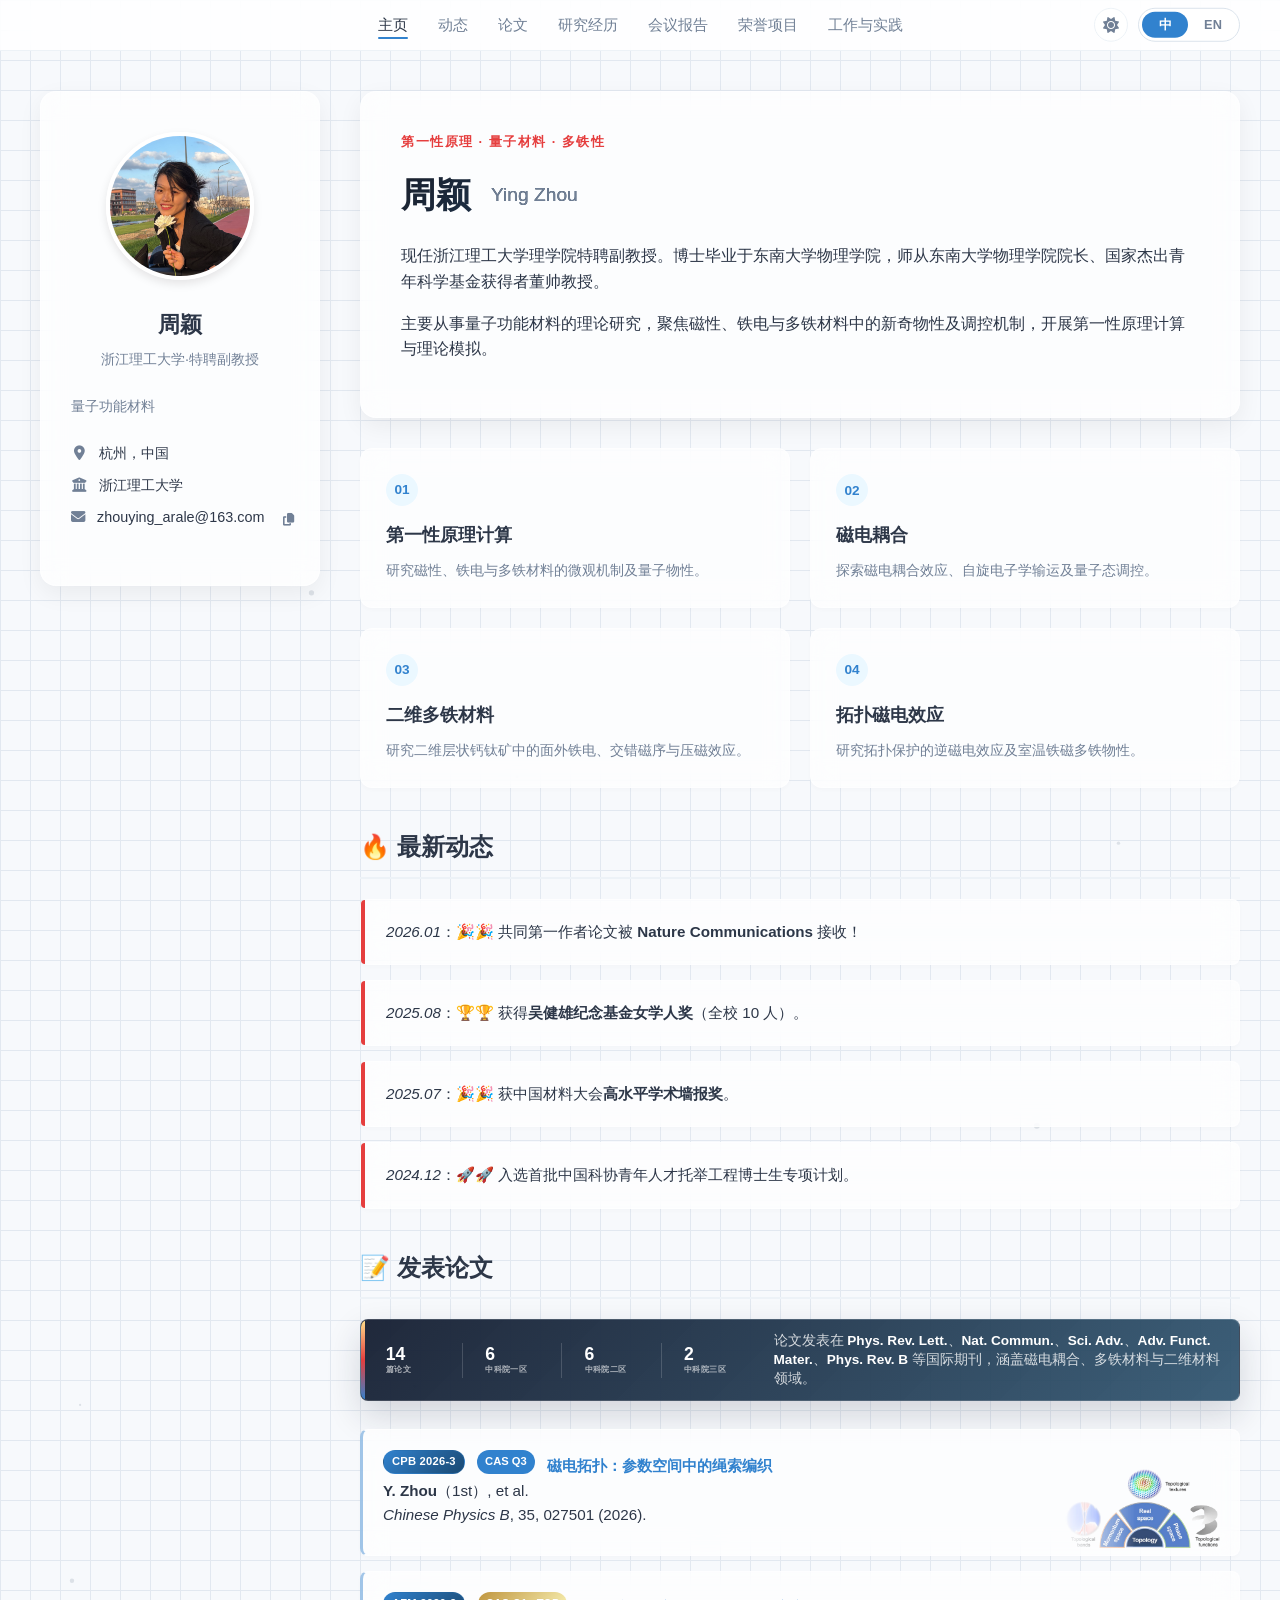
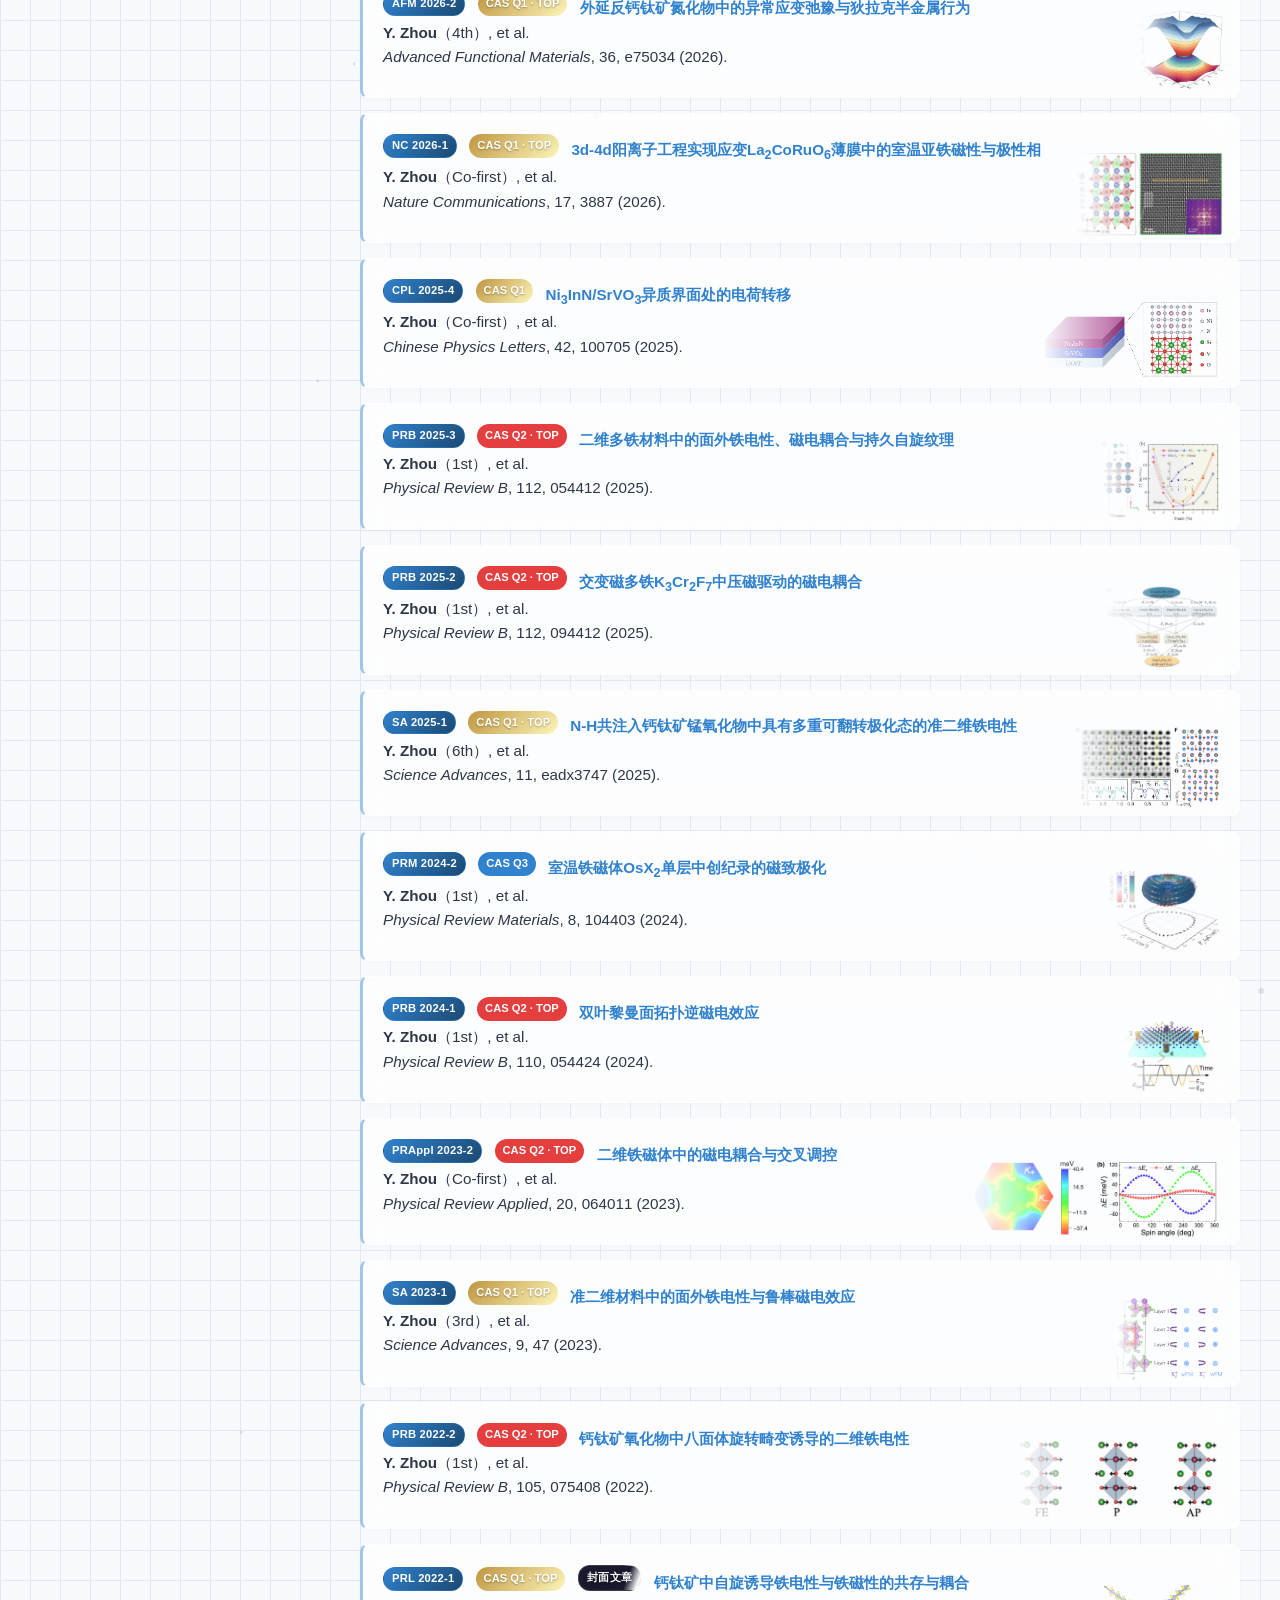
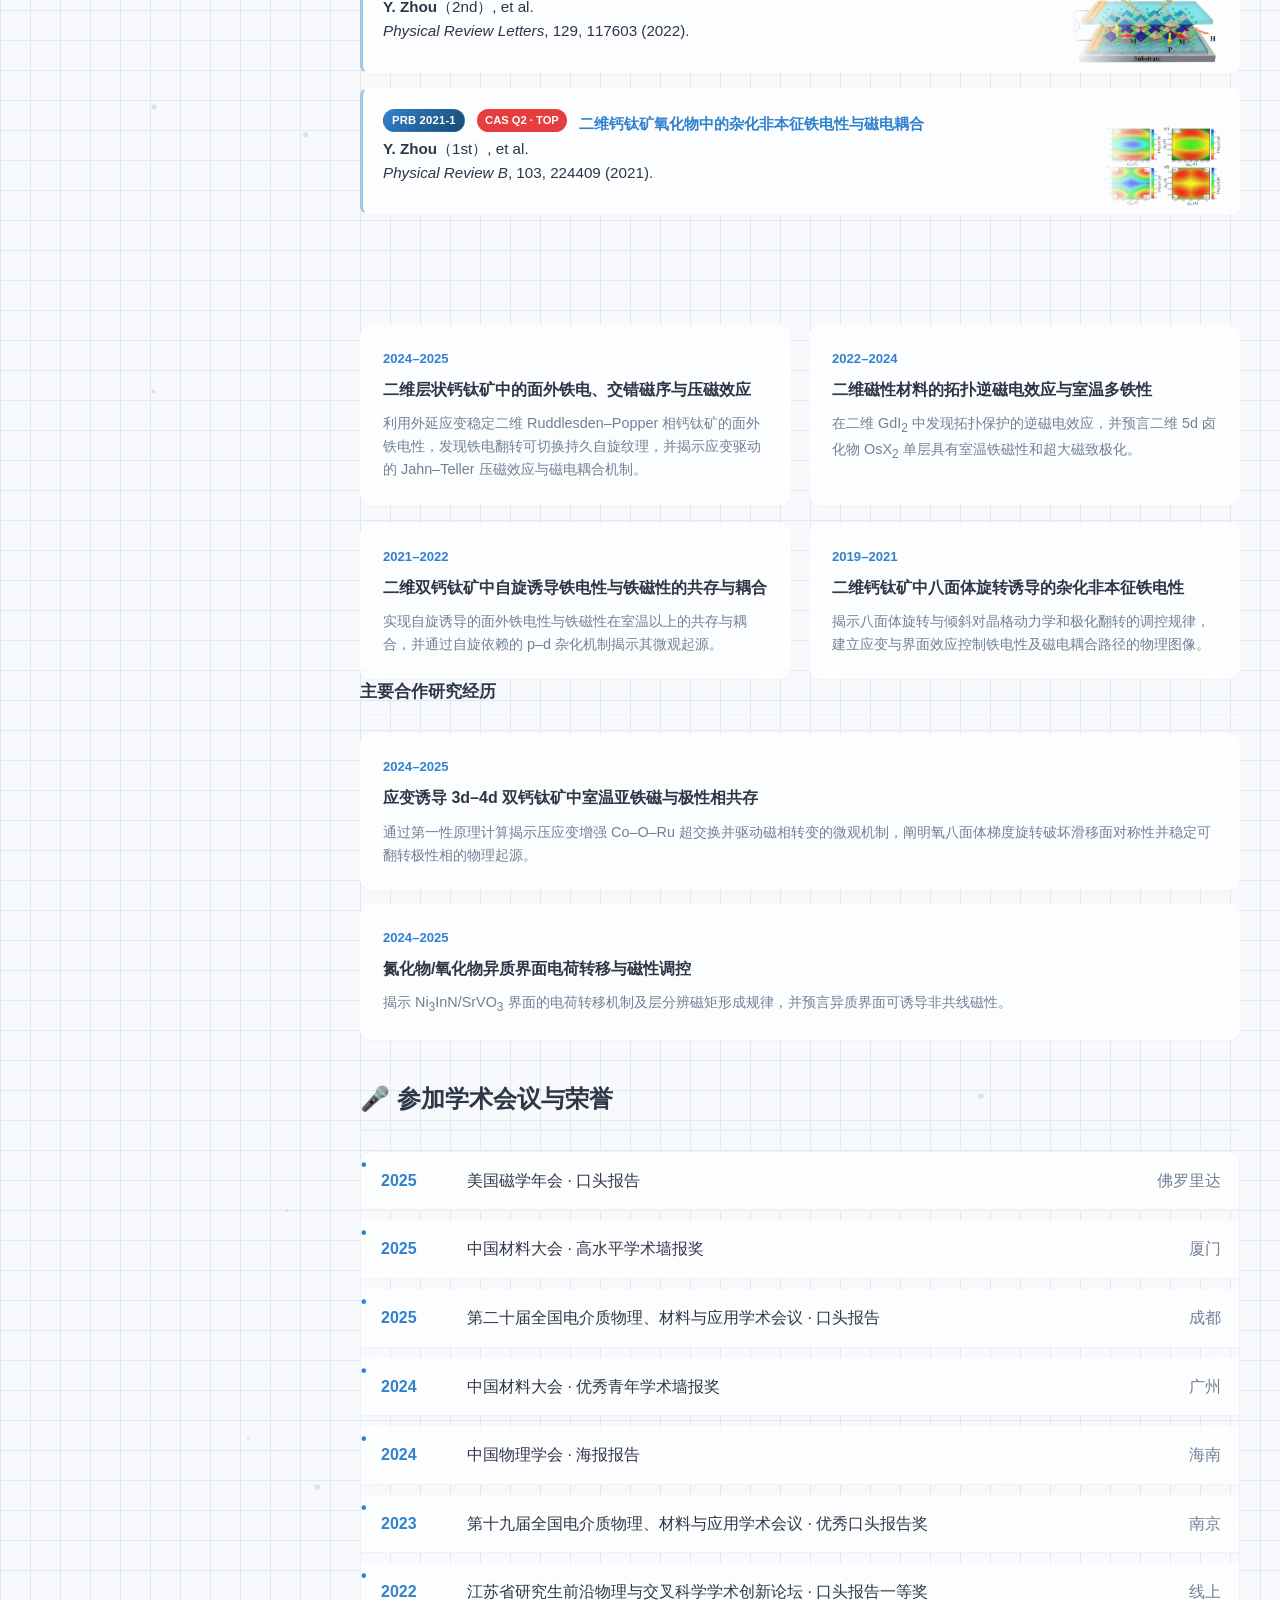
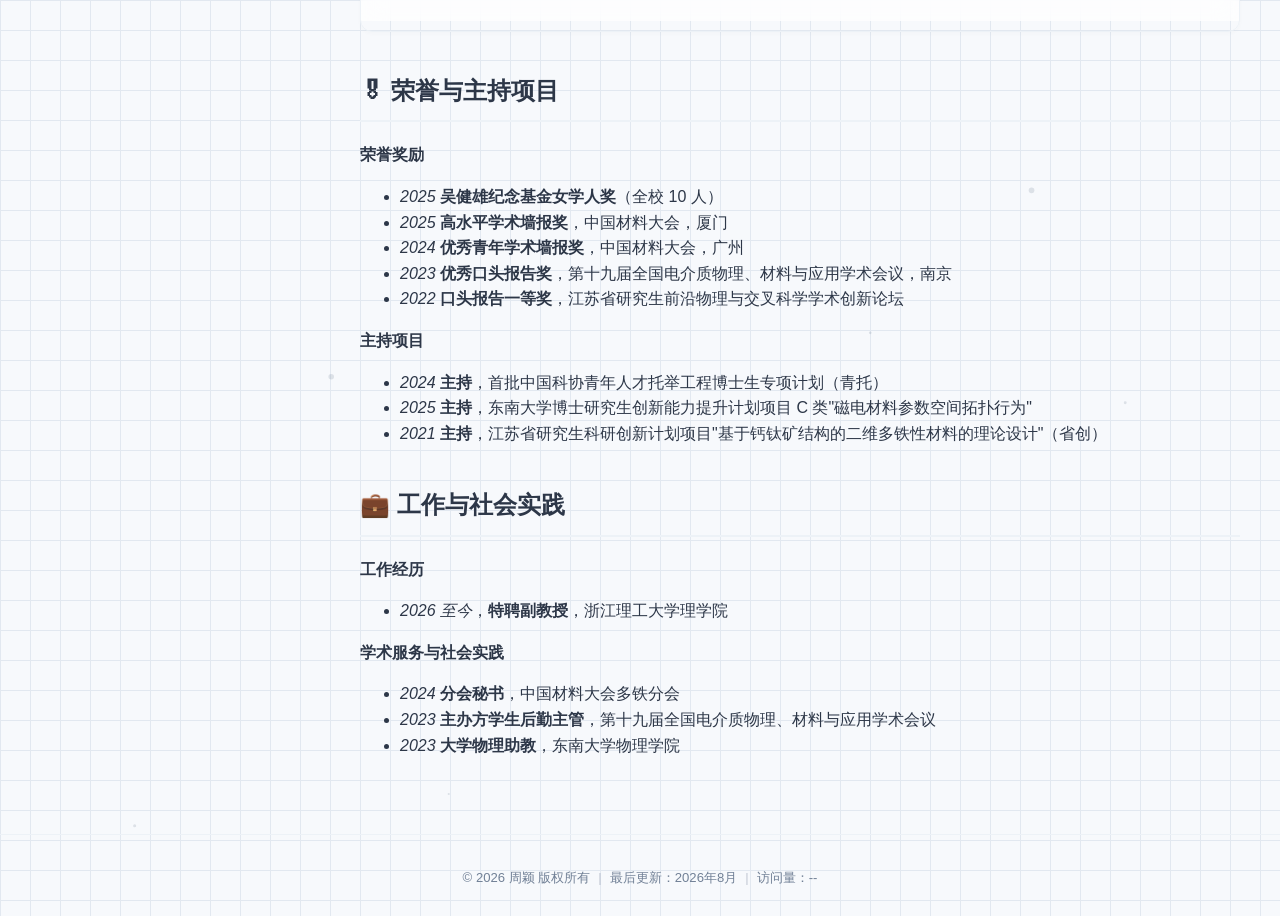
==== commit d42b9127: "Add page visit counter and fix news animations for Chinese version - Add CountAPI visit counter to f" ====
--- a/index-zh.html
+++ b/index-zh.html
@@ -292,7 +292,7 @@
                             <span class="pub-title">
                                 <a href="https://journals.aps.org/prl/abstract/10.1103/PhysRevLett.129.117603" target="_blank" rel="noopener"><strong>钙钛矿中自旋诱导铁电性与铁磁性的共存与耦合</strong></a>
                             </span><br />
-                            <strong>Y. Zhou</strong>（Co-first）, et al.<br />
+                            <strong>Y. Zhou</strong>（2nd）, et al.<br />
                             <em>Physical Review Letters</em>, 129, 117603 (2022).
                         </div>
                     </li>
@@ -403,7 +403,7 @@
 
     <!-- Footer -->
     <footer class="site-footer">
-        &copy; 2026 周颖 版权所有<span class="site-footer__divider">|</span>最后更新：<span id="lastUpdated">2026年8月</span>
+        &copy; 2026 周颖 版权所有<span class="site-footer__divider">|</span>最后更新：<span id="lastUpdated">2026年8月</span><span class="site-footer__divider">|</span>访问量：<span id="hitCount">...</span>
     </footer>
 
     <!-- Toast -->
@@ -879,6 +879,250 @@
         });
 
         // =====================================================================
+        // News Card Click Animations
+        // =====================================================================
+        var fxCanvas = document.createElement('canvas');
+        fxCanvas.id = 'fxCanvas';
+        document.body.appendChild(fxCanvas);
+        var fxCtx = fxCanvas.getContext('2d');
+        var fxParticles = [];
+        var fxAnimId = null;
+
+        function resizeFxCanvas() {
+            fxCanvas.width = window.innerWidth;
+            fxCanvas.height = window.innerHeight;
+        }
+        resizeFxCanvas();
+        window.addEventListener('resize', resizeFxCanvas);
+
+        var Particle = function(x, y, vx, vy, color, size, life, type) {
+            this.x = x; this.y = y;
+            this.vx = vx; this.vy = vy;
+            this.color = color; this.size = size;
+            this.life = life; this.maxLife = life;
+            this.type = type || 'circle';
+            this.rotation = Math.random() * Math.PI * 2;
+            this.rotSpeed = (Math.random() - 0.5) * 0.3;
+            this.gravity = 0;
+        };
+
+        function spawnConfetti(rect) {
+            var cx = rect.left + rect.width / 2;
+            var cy = rect.top + rect.height / 2;
+            var colors = ['#e53e3e','#dd6b20','#d69e2e','#38a169','#3182ce','#805ad5','#d53f8c','#319795'];
+            for (var i = 0; i < 80; i++) {
+                var angle = Math.random() * Math.PI * 2;
+                var speed = 3 + Math.random() * 10;
+                var color = colors[Math.floor(Math.random() * colors.length)];
+                fxParticles.push(new Particle(
+                    cx, cy,
+                    Math.cos(angle) * speed,
+                    Math.sin(angle) * speed - 2,
+                    color,
+                    4 + Math.random() * 8,
+                    60 + Math.random() * 60,
+                    Math.random() > 0.5 ? 'square' : 'circle'
+                ));
+            }
+        }
+
+        var trophyRunning = false;
+
+        function spawnTrophy() {
+            if (trophyRunning) return;
+            trophyRunning = true;
+
+            var w = window.innerWidth;
+            var h = window.innerHeight;
+            var trophy = document.createElement('span');
+            trophy.textContent = '🏆';
+            trophy.style.position = 'fixed';
+            trophy.style.zIndex = '3001';
+            trophy.style.pointerEvents = 'none';
+            trophy.style.fontSize = '16rem';
+            trophy.style.left = (w / 2 - 128) + 'px';
+            trophy.style.top = (h / 2 - 120) + 'px';
+            trophy.style.transform = 'scale(0) rotate(0deg)';
+            trophy.style.opacity = '1';
+            document.body.appendChild(trophy);
+
+            var startTime = null;
+            var duration = 2500;
+
+            function step(ts) {
+                if (!startTime) startTime = ts;
+                var elapsed = ts - startTime;
+                var progress = Math.min(elapsed / duration, 1);
+
+                var scale;
+                if (progress < 0.2) {
+                    scale = (progress / 0.2) * 1.3;
+                } else if (progress < 0.35) {
+                    scale = 1.3 - ((progress - 0.2) / 0.15) * 0.3;
+                } else {
+                    scale = 1.0;
+                }
+
+                var shake = 0;
+                if (progress >= 0.25 && progress <= 0.7) {
+                    var shakeT = (progress - 0.25) / 0.45;
+                    shake = Math.sin(shakeT * Math.PI * 5) * (1 - shakeT) * 20;
+                }
+
+                var opacity = 1;
+                if (progress > 0.7) {
+                    opacity = 1 - (progress - 0.7) / 0.3;
+                }
+
+                trophy.style.transform = 'scale(' + scale + ') rotate(' + shake + 'deg)';
+                trophy.style.opacity = opacity;
+
+                if (progress < 1) {
+                    requestAnimationFrame(step);
+                } else {
+                    if (trophy.parentNode) trophy.parentNode.removeChild(trophy);
+                    trophyRunning = false;
+                }
+            }
+            requestAnimationFrame(step);
+        }
+
+        function spawnRocketTrail(rect) {
+            var cx = rect.left + rect.width / 2;
+            var cy = rect.top + rect.height / 2;
+
+            for (var i = 0; i < 40; i++) {
+                var spread = (Math.random() - 0.5) * 60;
+                fxParticles.push(new Particle(
+                    cx + spread, cy,
+                    (Math.random() - 0.5) * 1.5,
+                    -(4 + Math.random() * 6),
+                    Math.random() > 0.5 ? '#ed8936' : '#f56565',
+                    3 + Math.random() * 7,
+                    25 + Math.random() * 35,
+                    'circle'
+                ));
+            }
+            for (var j = 0; j < 15; j++) {
+                fxParticles.push(new Particle(
+                    cx + (Math.random() - 0.5) * 40, cy,
+                    (Math.random() - 0.5) * 0.6,
+                    -(1 + Math.random() * 2),
+                    'rgba(200,200,200,0.4)',
+                    8 + Math.random() * 12,
+                    40 + Math.random() * 40,
+                    'circle'
+                ));
+            }
+
+            var rocket = document.createElement('span');
+            rocket.className = 'fx-emoji';
+            rocket.textContent = '🚀';
+            rocket.style.left = cx + 'px';
+            rocket.style.top = cy + 'px';
+            document.body.appendChild(rocket);
+            setTimeout(function() { if (rocket.parentNode) rocket.parentNode.removeChild(rocket); }, 1900);
+        }
+
+        function animateFx() {
+            fxCtx.clearRect(0, 0, fxCanvas.width, fxCanvas.height);
+
+            for (var i = fxParticles.length - 1; i >= 0; i--) {
+                var p = fxParticles[i];
+                p.x += p.vx;
+                p.y += p.vy;
+                p.vy += p.gravity;
+                p.vx *= 0.99;
+                p.vy *= 0.99;
+                p.life--;
+                p.rotation += p.rotSpeed;
+
+                if (p.life <= 0) { fxParticles.splice(i, 1); continue; }
+
+                var alpha = p.life / p.maxLife;
+                fxCtx.globalAlpha = alpha;
+                fxCtx.fillStyle = p.color;
+
+                if (p.type === 'square') {
+                    fxCtx.save();
+                    fxCtx.translate(p.x, p.y);
+                    fxCtx.rotate(p.rotation);
+                    fxCtx.fillRect(-p.size/2, -p.size/2, p.size, p.size);
+                    fxCtx.restore();
+                } else if (p.type === 'star') {
+                    drawStar(fxCtx, p.x, p.y, p.size, p.rotation);
+                } else {
+                    fxCtx.beginPath();
+                    fxCtx.arc(p.x, p.y, p.size / 2, 0, Math.PI * 2);
+                    fxCtx.fill();
+                }
+            }
+            fxCtx.globalAlpha = 1;
+
+            if (fxParticles.length > 0) {
+                fxAnimId = requestAnimationFrame(animateFx);
+            } else {
+                fxAnimId = null;
+                fxCtx.clearRect(0, 0, fxCanvas.width, fxCanvas.height);
+            }
+        }
+
+        function drawStar(ctx, x, y, size, rotation) {
+            var spikes = 5, outerR = size / 2, innerR = size / 4;
+            ctx.save();
+            ctx.translate(x, y);
+            ctx.rotate(rotation);
+            ctx.beginPath();
+            for (var i = 0; i < spikes * 2; i++) {
+                var r = i % 2 === 0 ? outerR : innerR;
+                var angle = (i * Math.PI) / spikes - Math.PI / 2;
+                ctx[i === 0 ? 'moveTo' : 'lineTo'](Math.cos(angle) * r, Math.sin(angle) * r);
+            }
+            ctx.closePath();
+            ctx.fill();
+            ctx.restore();
+        }
+
+        function triggerFx(card) {
+            var rect = card.getBoundingClientRect();
+            var text = card.textContent;
+
+            if (text.indexOf('🚀') !== -1) {
+                spawnRocketTrail(rect);
+            } else if (text.indexOf('🏆') !== -1) {
+                spawnTrophy();
+            } else if (text.indexOf('🎉') !== -1) {
+                spawnConfetti(rect);
+            }
+
+            if (!fxAnimId) fxAnimId = requestAnimationFrame(animateFx);
+        }
+
+        document.querySelectorAll('.news-timeline li').forEach(function(card) {
+            card.style.cursor = 'pointer';
+            card.addEventListener('click', function() { triggerFx(card); });
+        });
+
+        // =====================================================================
+        // Page hit counter (CountAPI)
+        // =====================================================================
+        var NS = 'yingzhou-site';
+        var HIT_KEY = 'page-hits';
+
+        function loadHitCount() {
+            fetch('https://api.countapi.xyz/hit/' + NS + '/' + HIT_KEY)
+                .then(function(r) { return r.json(); })
+                .then(function(data) {
+                    document.getElementById('hitCount').textContent = data.value;
+                })
+                .catch(function() {
+                    document.getElementById('hitCount').textContent = '--';
+                });
+        }
+
+        loadHitCount();
+
+        // =====================================================================
         // Initial calls
         updateProgress();
         updateMasthead();
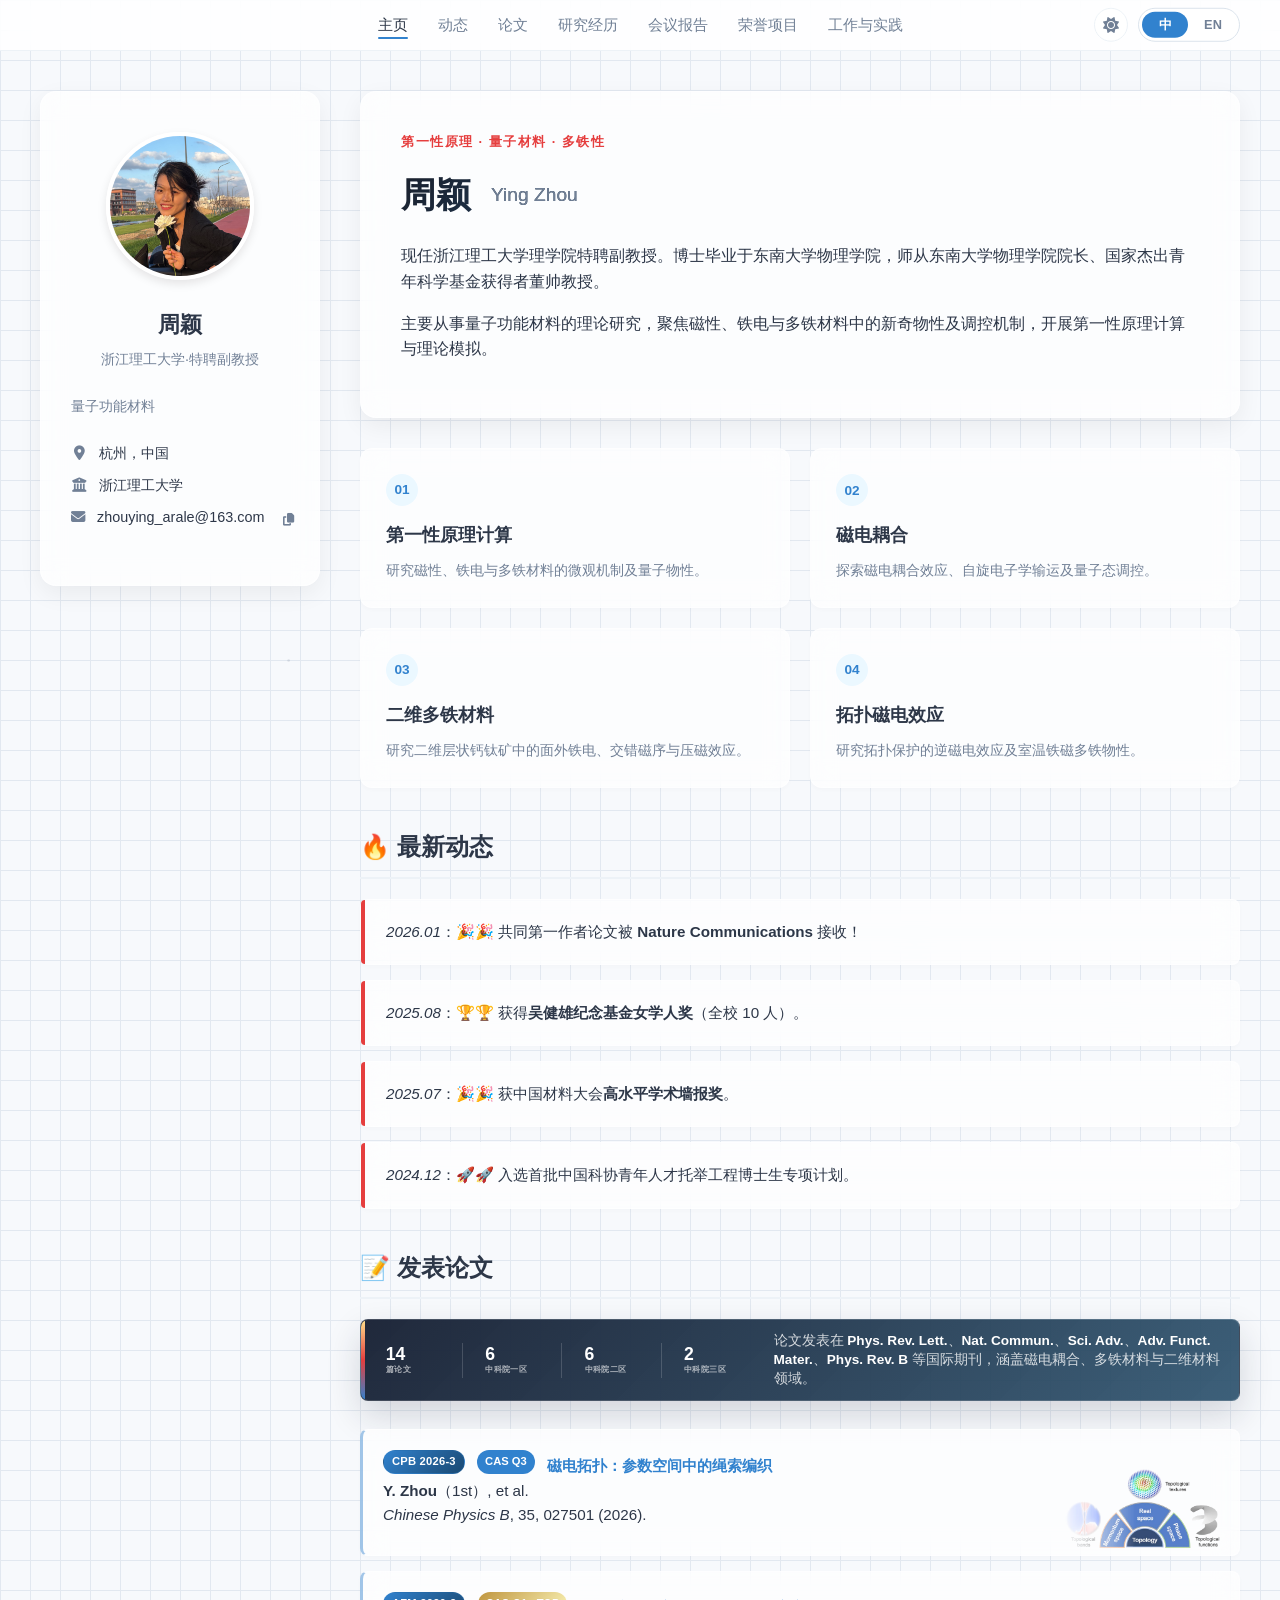
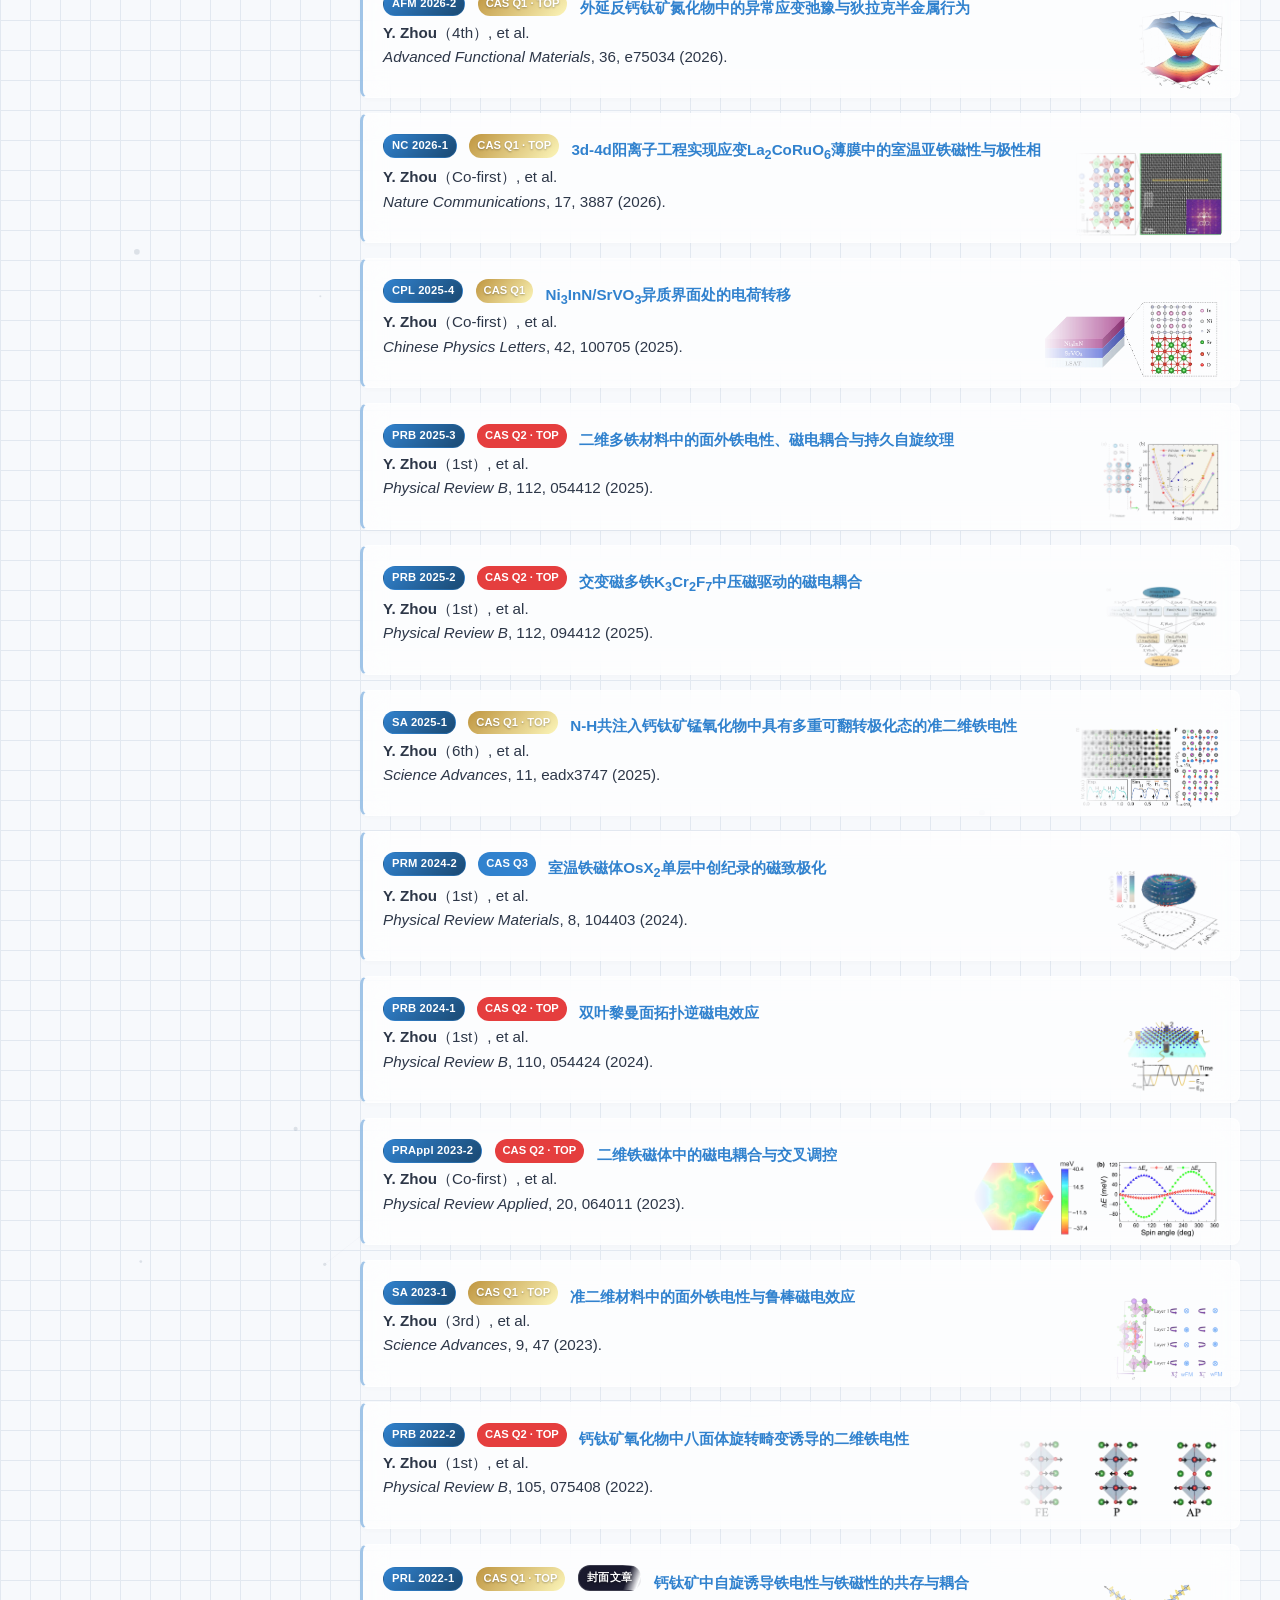
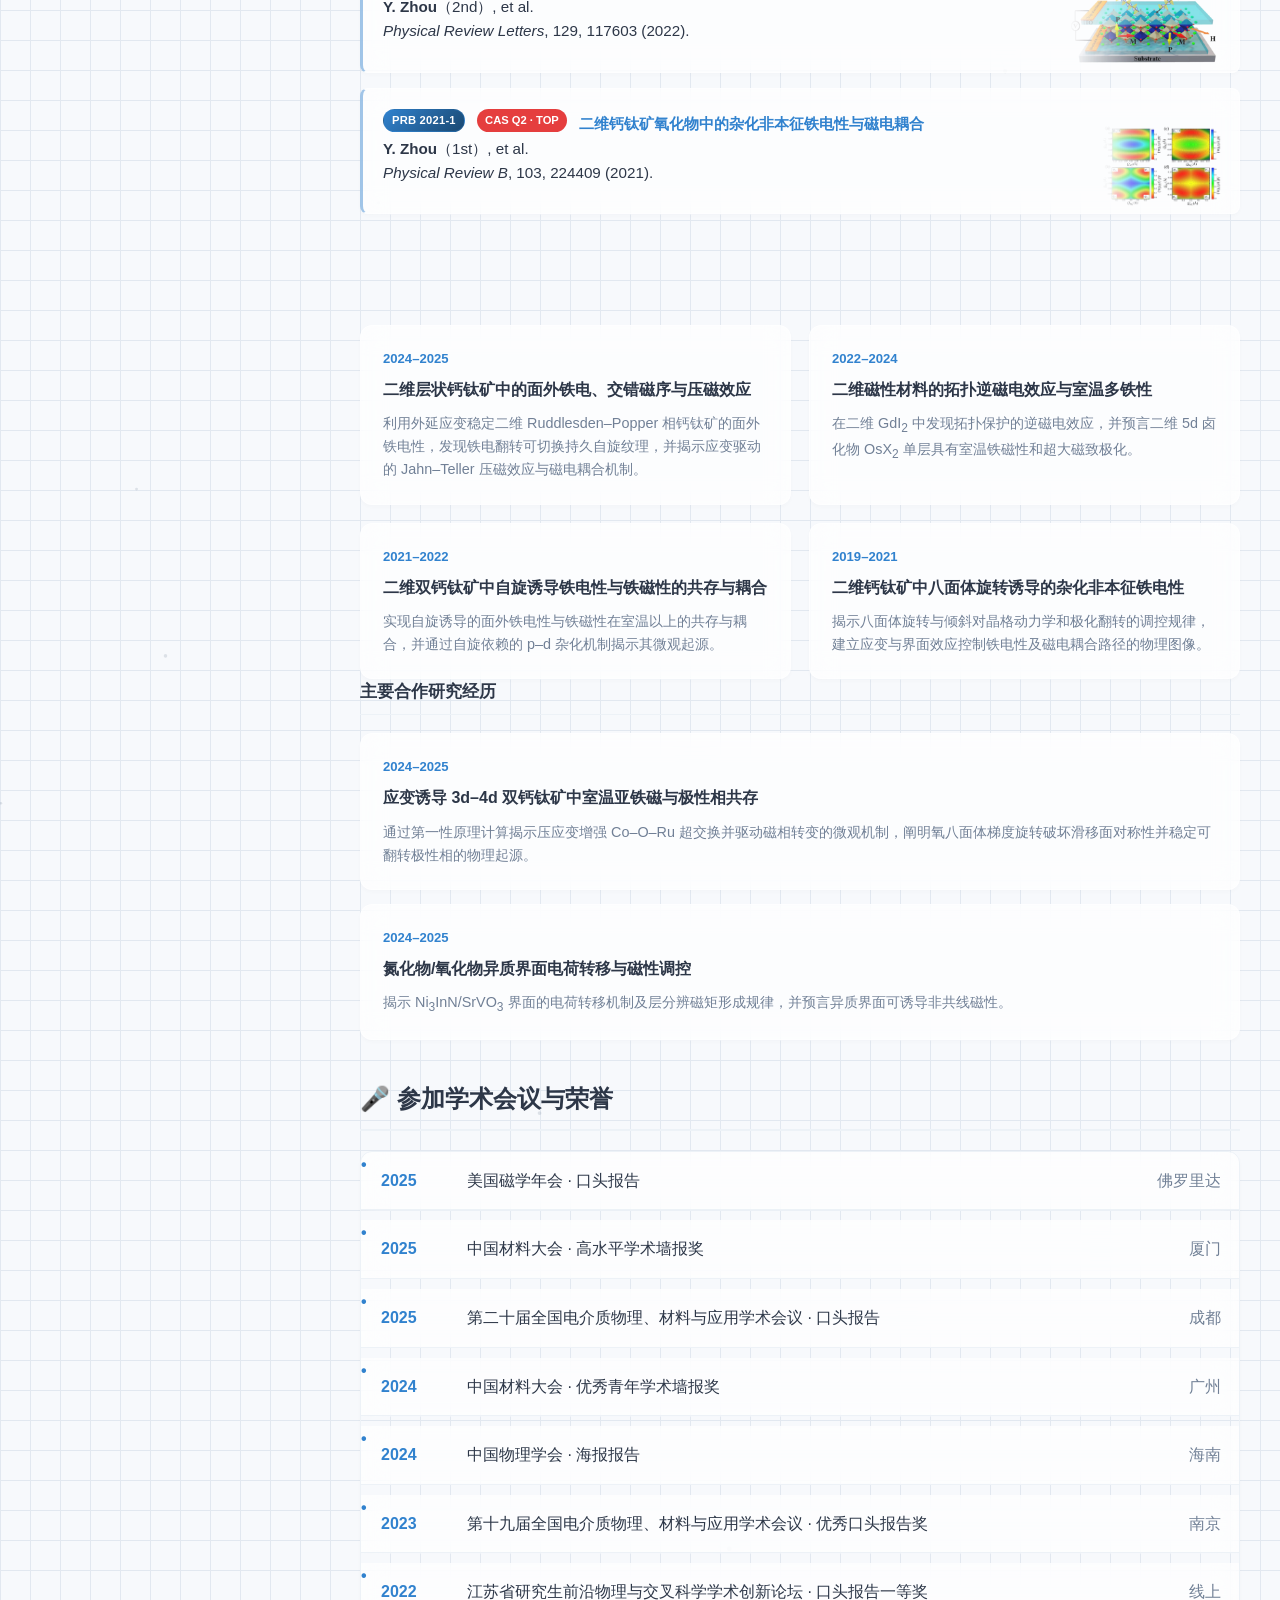
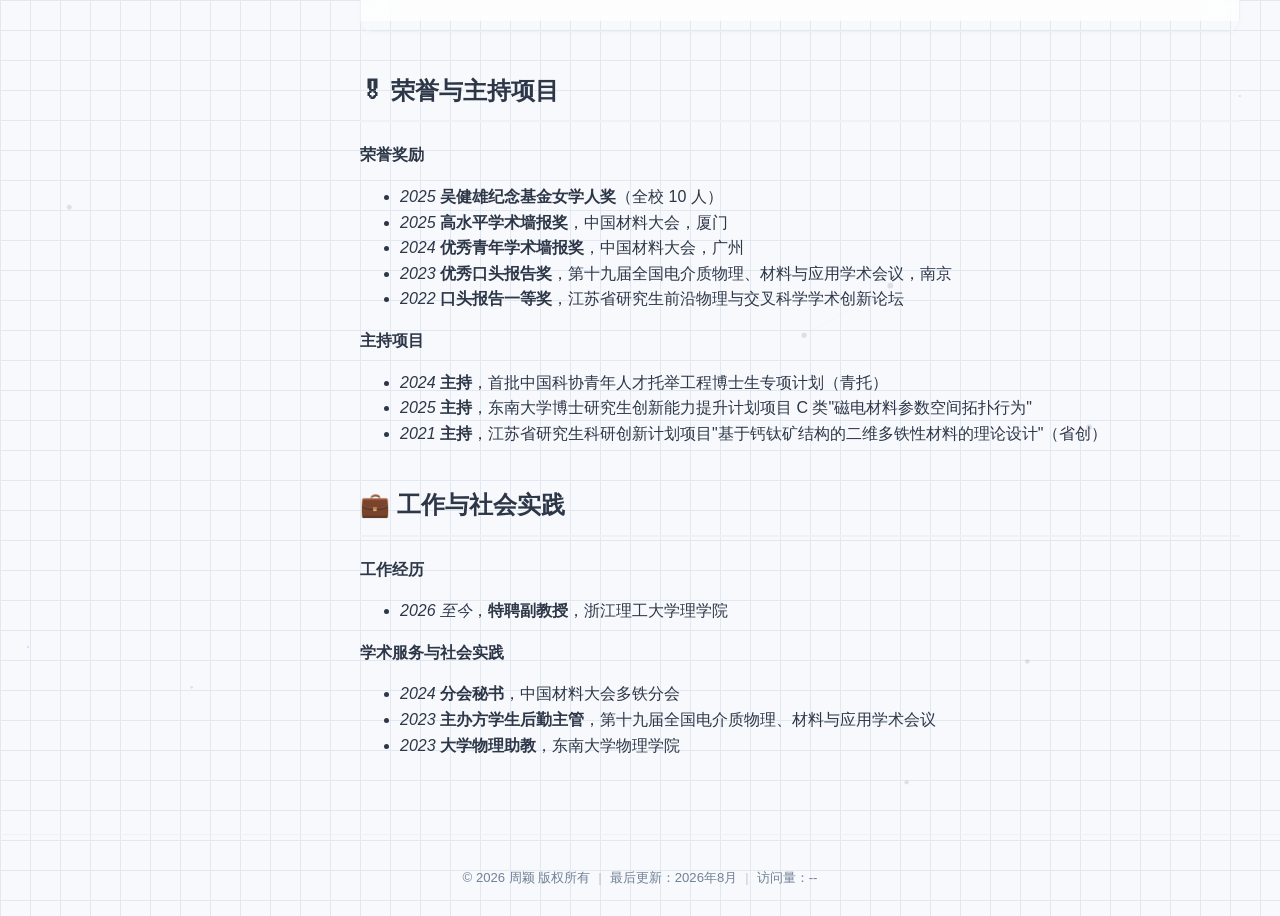
==== commit eef2d7dd: "Switch visit counter from dead CountAPI to Abacus" ====
--- a/index-zh.html
+++ b/index-zh.html
@@ -1110,7 +1110,7 @@
         var HIT_KEY = 'page-hits';
 
         function loadHitCount() {
-            fetch('https://api.countapi.xyz/hit/' + NS + '/' + HIT_KEY)
+            fetch('https://abacus.jasoncameron.dev/hit/' + NS + '/' + HIT_KEY)
                 .then(function(r) { return r.json(); })
                 .then(function(data) {
                     document.getElementById('hitCount').textContent = data.value;
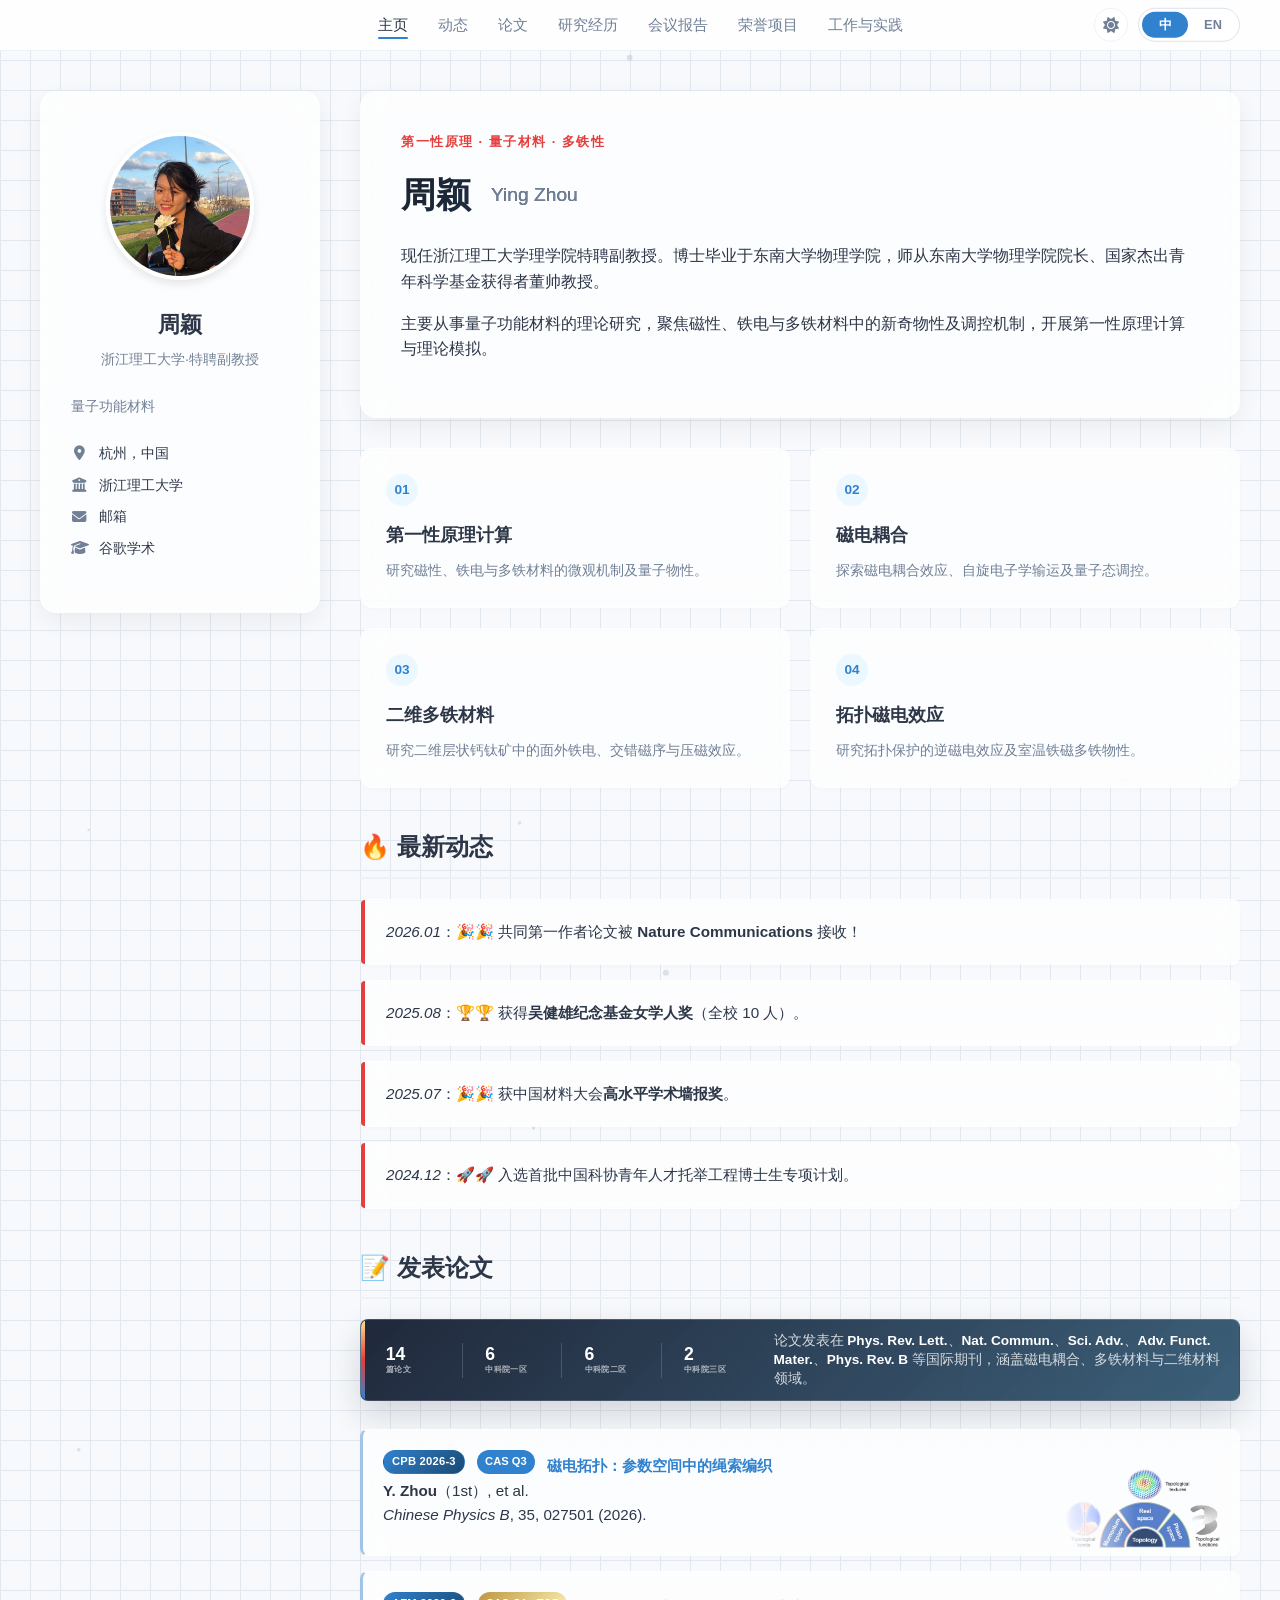
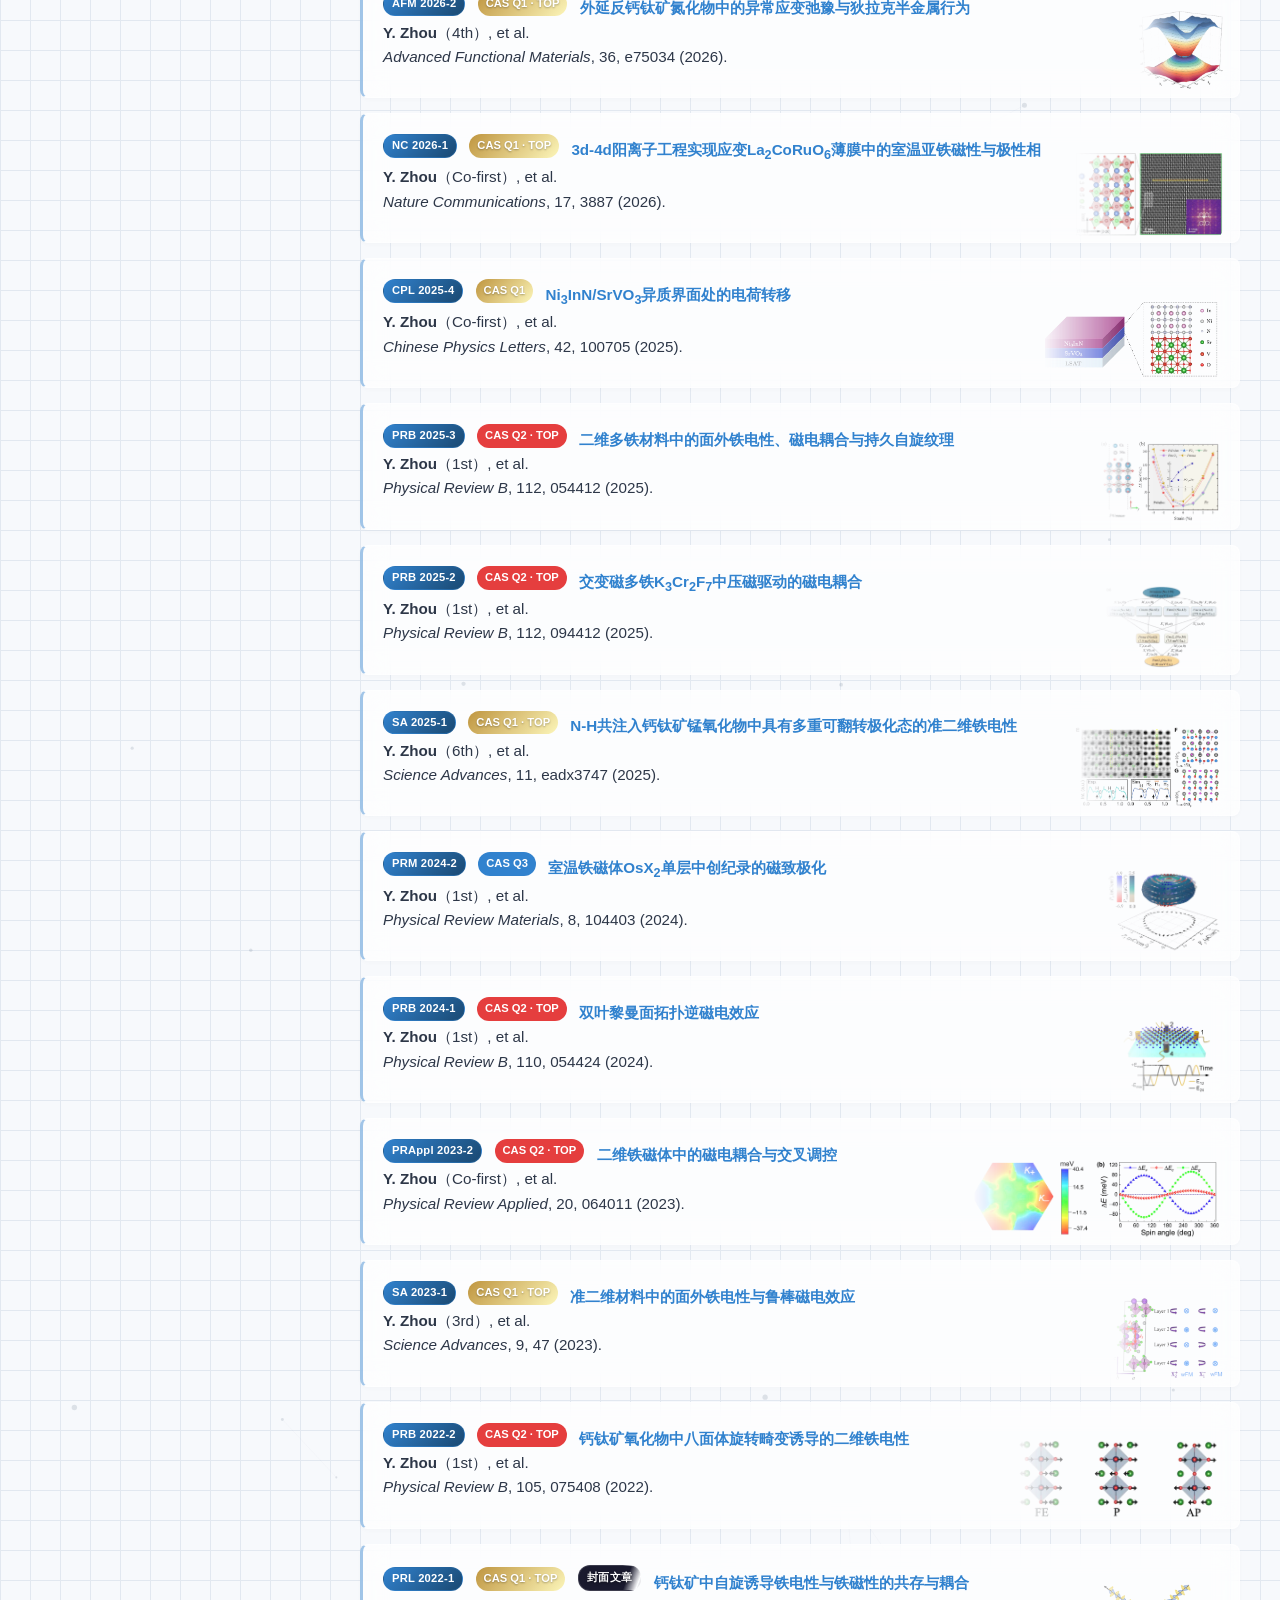
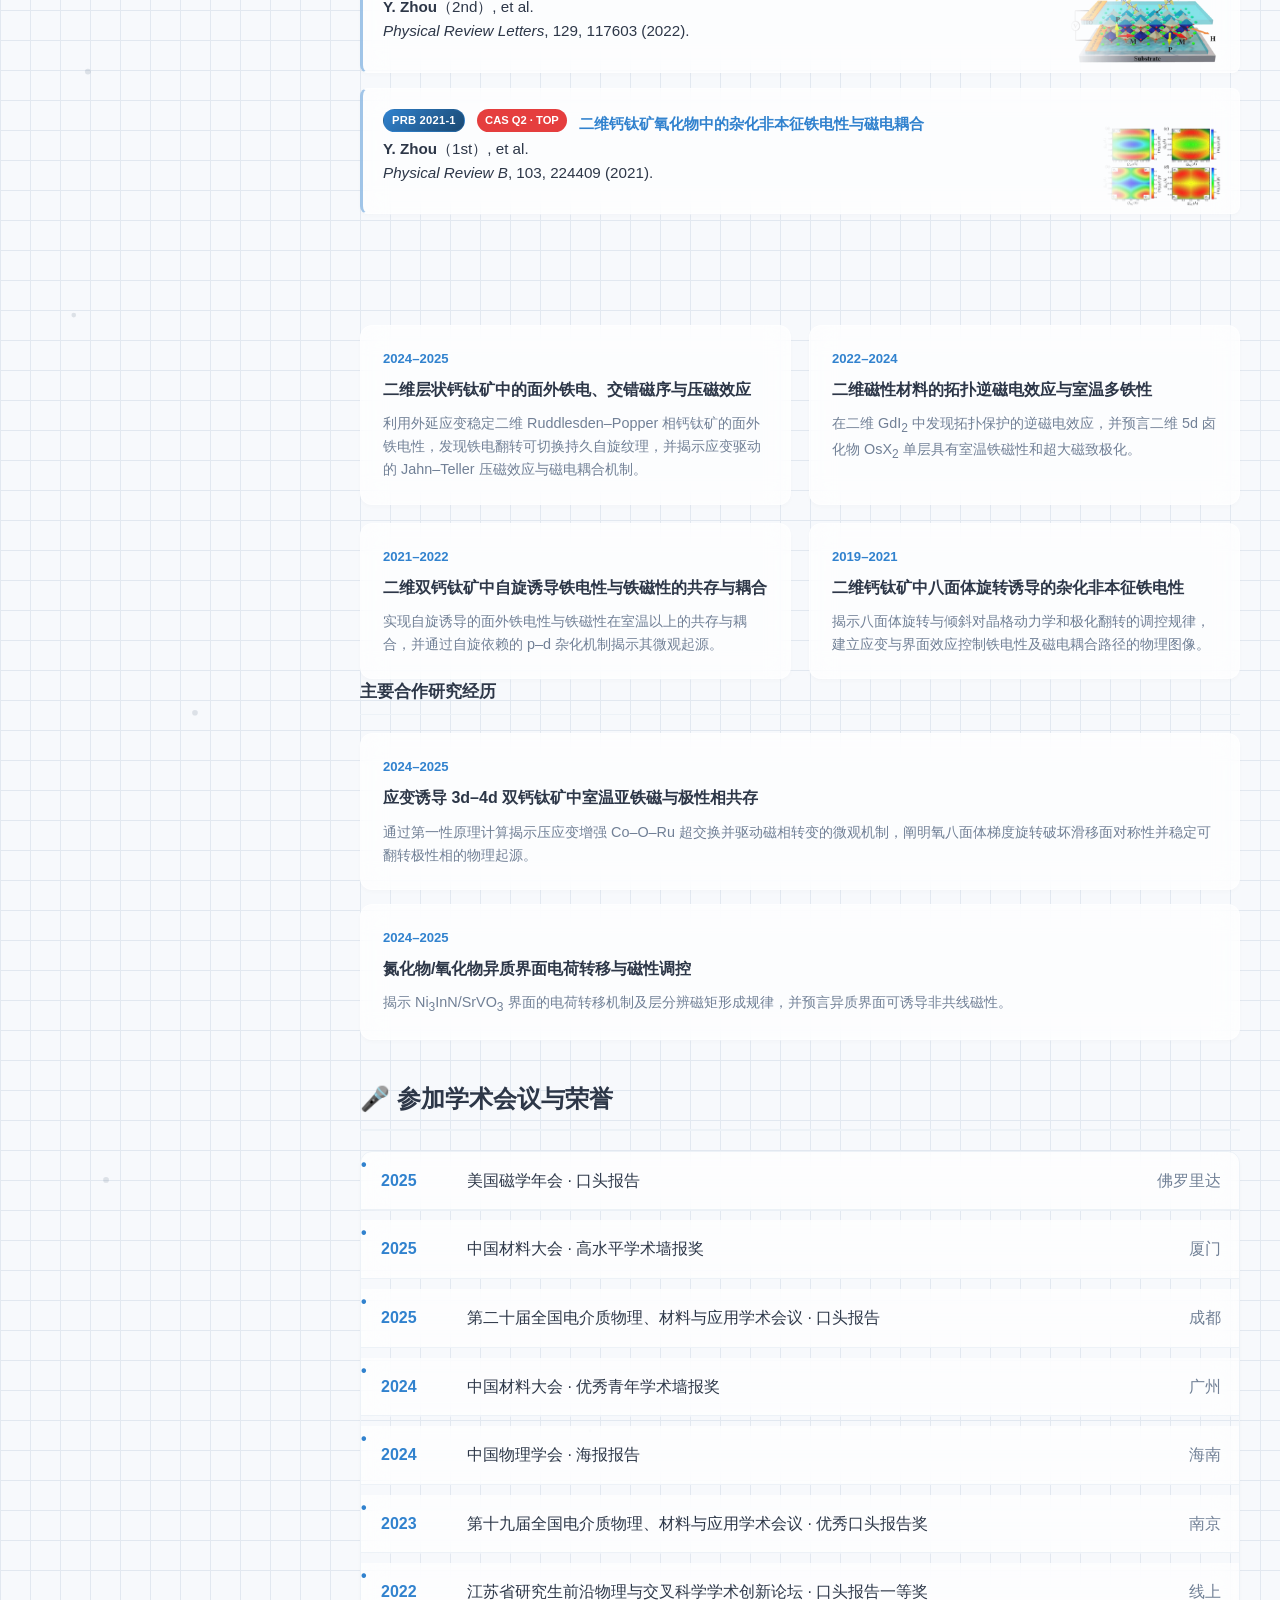
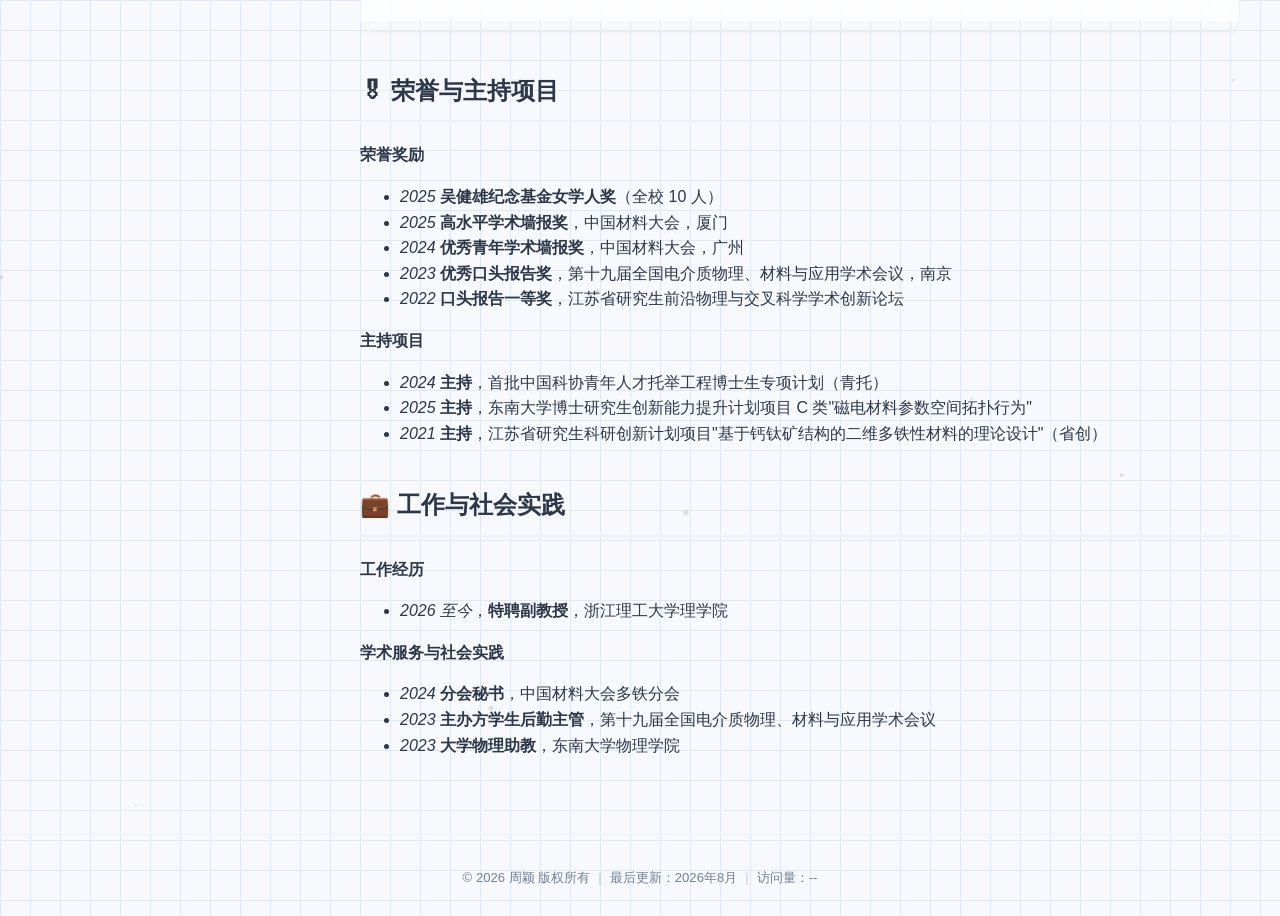
==== commit 619edb9f: "Add Google Scholar link and simplify email copy in profile sidebar" ====
--- a/index-zh.html
+++ b/index-zh.html
@@ -72,7 +72,8 @@
                         <li><div style="white-space: normal; margin-bottom: 1em; color: var(--text-muted); font-weight: 500;">量子功能材料</div></li>
                         <li><i class="fas fa-fw fa-map-marker-alt"></i> 杭州，中国</li>
                         <li><i class="fas fa-fw fa-university"></i> 浙江理工大学</li>
-                        <li><i class="fas fa-fw fa-envelope"></i> zhouying_arale@163.com <button class="copy-email" id="copyEmail" aria-label="复制邮箱"><i class="fas fa-copy"></i></button></li>
+                        <li><i class="fas fa-fw fa-envelope"></i> <button class="copy-email" id="copyEmail" aria-label="复制邮箱">邮箱</button></li>
+                        <li><i class="fas fa-fw fa-graduation-cap"></i> <a href="https://scholar.google.com/citations?hl=ja&user=NNUW3t4AAAAJ" target="_blank" rel="noopener">谷歌学术</a></li>
                     </ul>
                 </div>
             </div>
@@ -734,9 +735,7 @@
             var email = 'zhouying_arale@163.com';
             if (navigator.clipboard && navigator.clipboard.writeText) {
                 navigator.clipboard.writeText(email).then(function() {
-                    copyBtn.classList.add('copied');
                     showToast('邮箱已复制！');
-                    setTimeout(function() { copyBtn.classList.remove('copied'); }, 1500);
                 }).catch(function() {
                     fallbackCopy(email);
                 });
@@ -754,9 +753,7 @@
             ta.select();
             try {
                 document.execCommand('copy');
-                copyBtn.classList.add('copied');
                 showToast('邮箱已复制！');
-                setTimeout(function() { copyBtn.classList.remove('copied'); }, 1500);
             } catch (e) {
                 showToast('复制失败，请手动复制');
             }
--- a/assets/css/main.css
+++ b/assets/css/main.css
@@ -1471,28 +1471,29 @@
    Copy Email Button
    ========================================================================== */
 .copy-email {
-    display: inline-flex;
-    align-items: center;
-    justify-content: center;
-    width: 24px;
-    height: 24px;
     border: none;
     background: transparent;
-    color: var(--text-muted);
+    padding: 0;
+    font-family: inherit;
+    font-size: 0.9rem;
+    color: var(--text-main);
     cursor: pointer;
-    border-radius: 4px;
-    font-size: 0.8rem;
-    transition: color 0.2s ease, background 0.2s ease;
-    flex-shrink: 0;
+    transition: color 0.2s ease;
 }
 
 .copy-email:hover {
-    color: var(--primary-color);
-    background: var(--tag-bg);
-}
-
-.copy-email.copied {
-    color: #22c55e;
+    color: var(--text-main);
+    text-decoration: underline;
+}
+
+.author__urls a {
+    color: var(--text-main);
+    background-image: none;
+}
+
+.author__urls a:hover {
+    color: var(--text-main);
+    text-decoration: underline;
 }
 
 /* Toast */
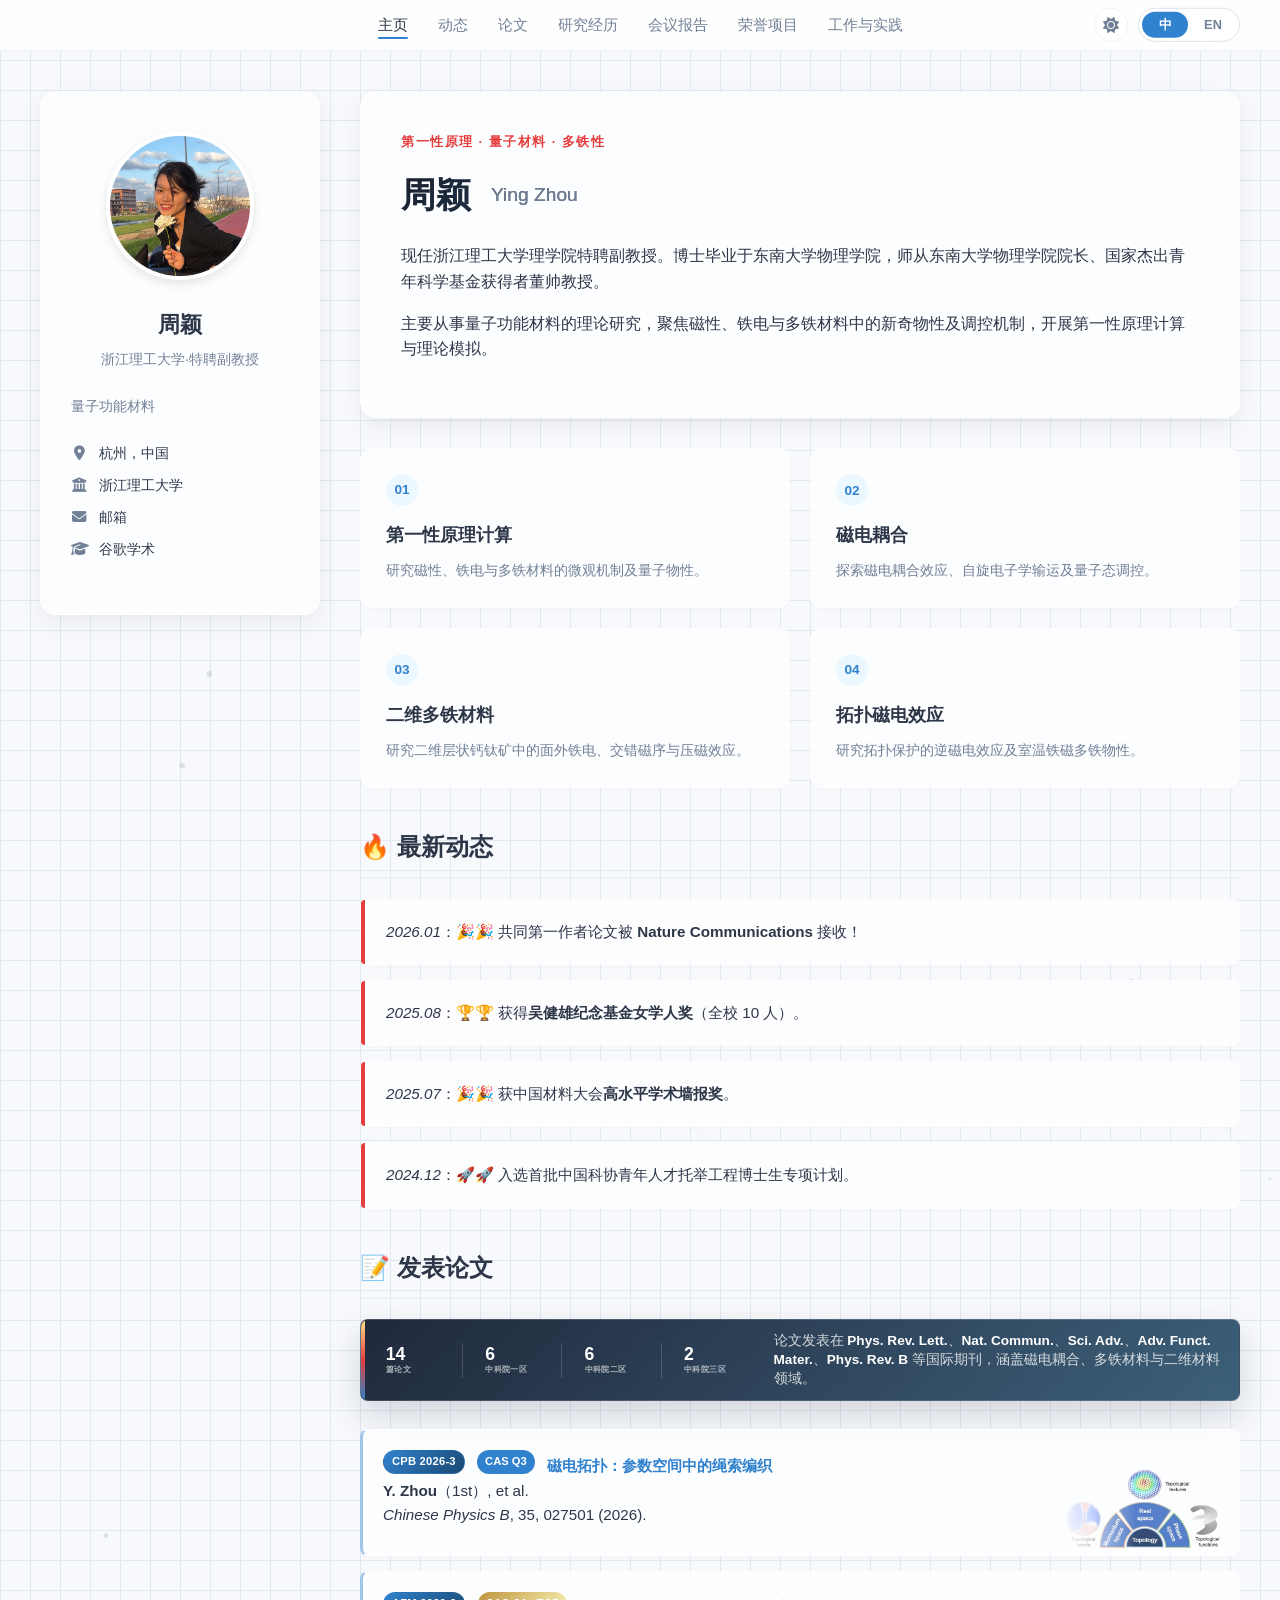
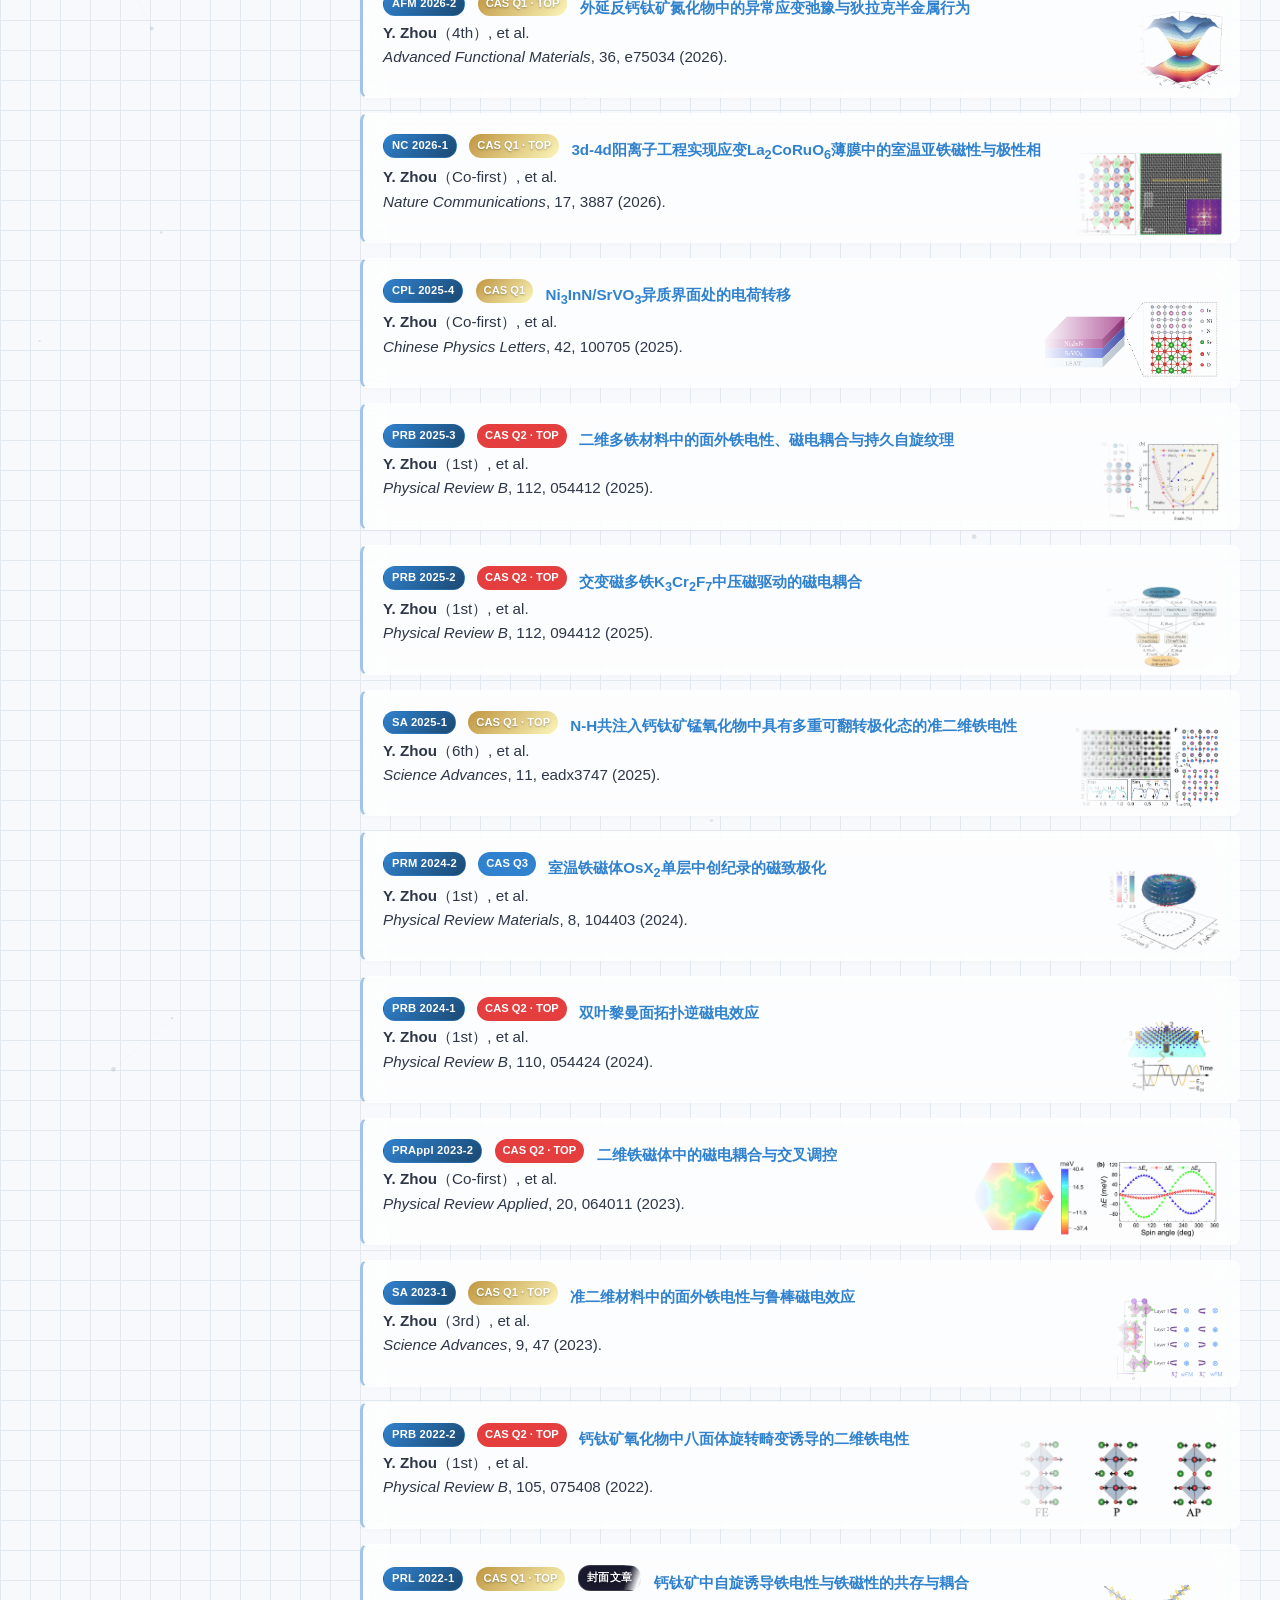
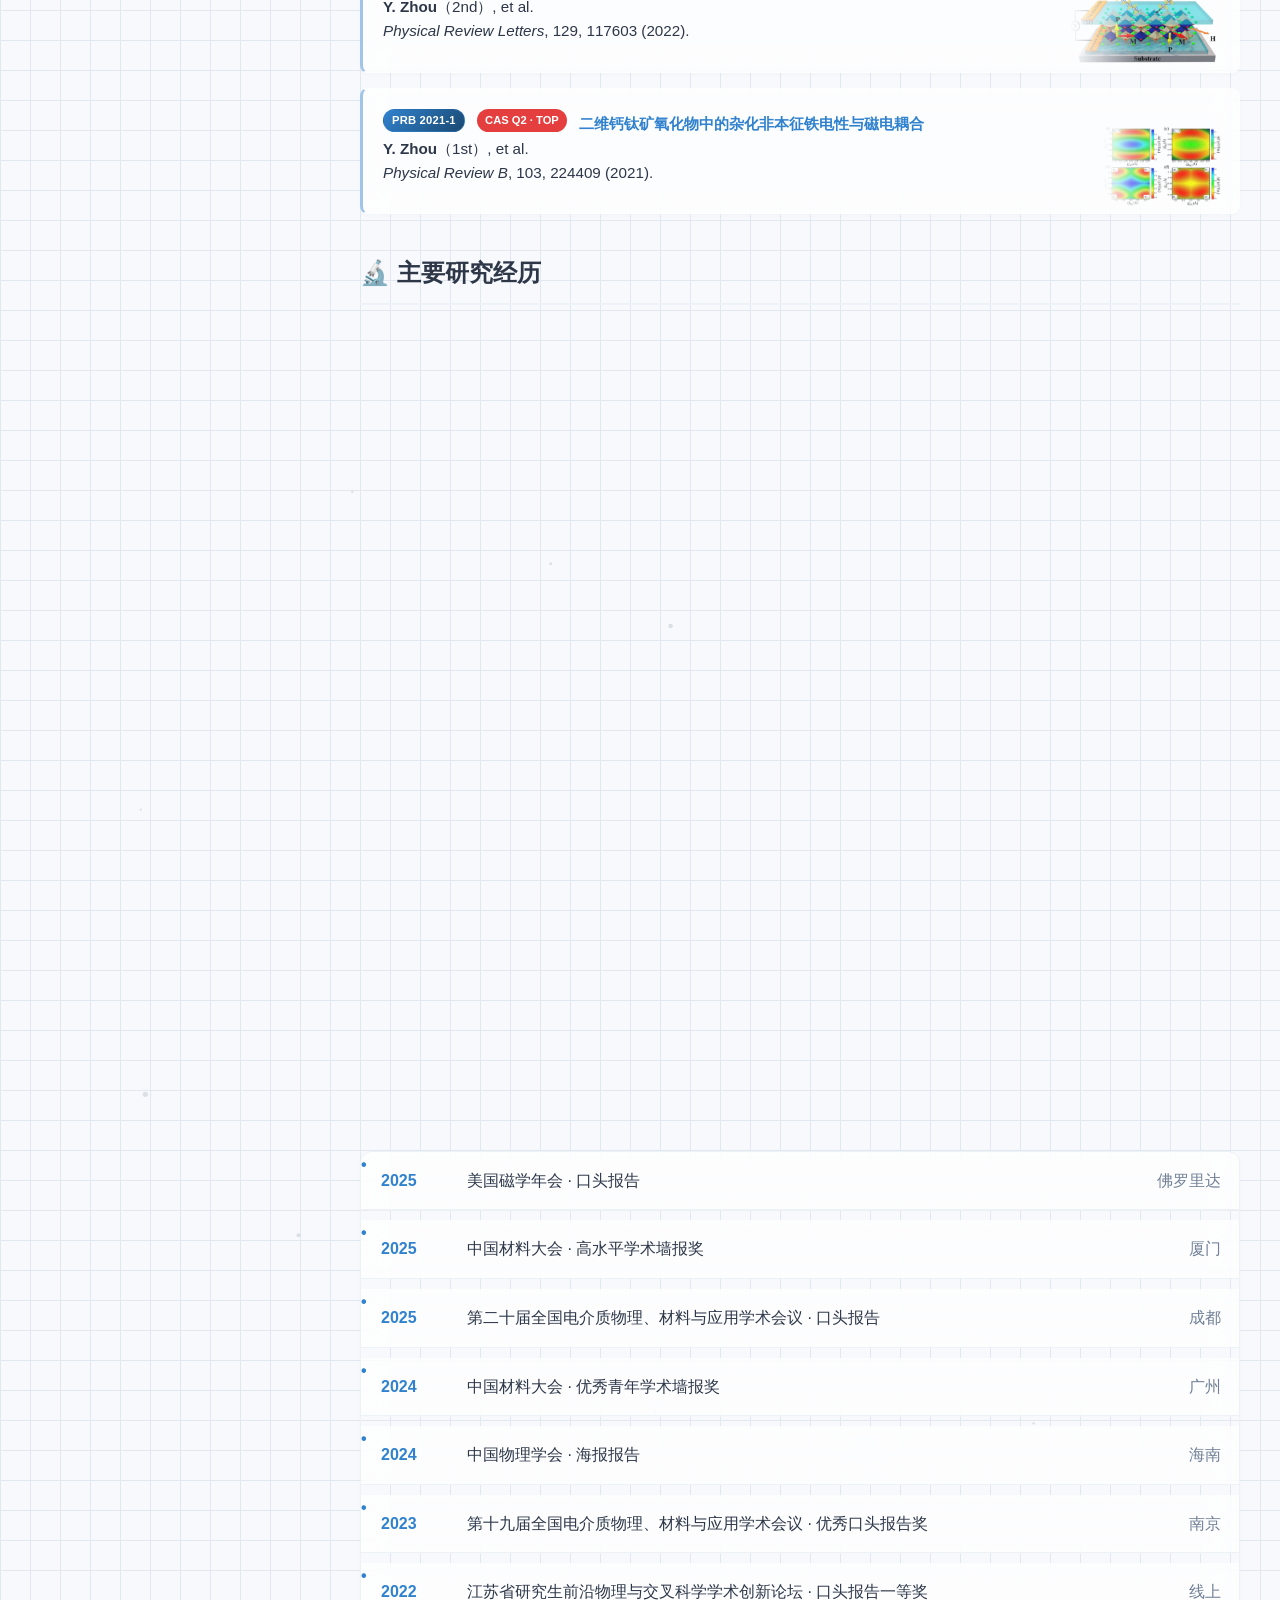
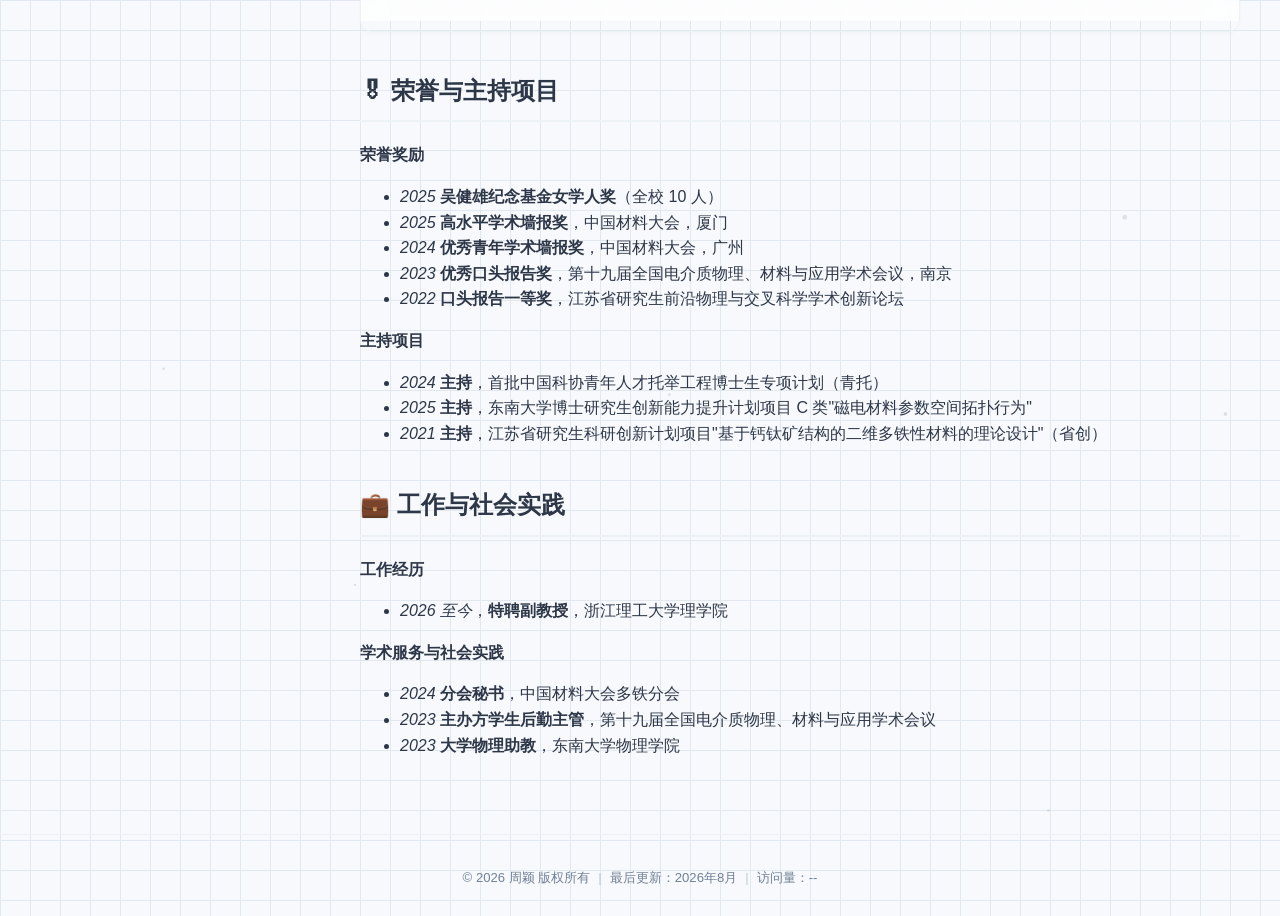
==== commit a50f0629: "Replace email copy with mailto link and remove toast styles" ====
--- a/index-zh.html
+++ b/index-zh.html
@@ -10,7 +10,7 @@
 
     <link rel="alternate" hreflang="en" href="index.html">
     <link rel="alternate" hreflang="zh-CN" href="index-zh.html">
-    <link rel="stylesheet" href="assets/css/main.css">
+    <link rel="stylesheet" href="assets/css/main.css?v=3">
     <link rel="icon" href="data:image/svg+xml,<svg xmlns='http://www.w3.org/2000/svg' viewBox='0 0 32 32'><rect width='32' height='32' rx='8' fill='%233182ce'/><text x='50%25' y='55%25' dominant-baseline='middle' text-anchor='middle' font-family='system-ui' font-size='17' font-weight='700' fill='white'>YZ</text></svg>">
 </head>
 <body>
@@ -72,7 +72,7 @@
                         <li><div style="white-space: normal; margin-bottom: 1em; color: var(--text-muted); font-weight: 500;">量子功能材料</div></li>
                         <li><i class="fas fa-fw fa-map-marker-alt"></i> 杭州，中国</li>
                         <li><i class="fas fa-fw fa-university"></i> 浙江理工大学</li>
-                        <li><i class="fas fa-fw fa-envelope"></i> <button class="copy-email" id="copyEmail" aria-label="复制邮箱">邮箱</button></li>
+                        <li><i class="fas fa-fw fa-envelope"></i> <a href="mailto:zhouying_arale@163.com">邮箱</a></li>
                         <li><i class="fas fa-fw fa-graduation-cap"></i> <a href="https://scholar.google.com/citations?hl=ja&user=NNUW3t4AAAAJ" target="_blank" rel="noopener">谷歌学术</a></li>
                     </ul>
                 </div>
@@ -407,9 +407,6 @@
         &copy; 2026 周颖 版权所有<span class="site-footer__divider">|</span>最后更新：<span id="lastUpdated">2026年8月</span><span class="site-footer__divider">|</span>访问量：<span id="hitCount">...</span>
     </footer>
 
-    <!-- Toast -->
-    <div class="toast" id="toast"></div>
-
     <!-- Back to Top -->
     <button class="back-to-top" id="backToTop" aria-label="回到顶部">
         <i class="fas fa-arrow-up"></i>
@@ -714,51 +711,6 @@
                 visibleLinks.classList.remove('open');
             }
         });
-
-        // =====================================================================
-        // Copy Email
-        // =====================================================================
-        var copyBtn = document.getElementById('copyEmail');
-        var toast = document.getElementById('toast');
-        var toastTimer = null;
-
-        function showToast(msg) {
-            toast.textContent = msg;
-            toast.classList.add('toast--visible');
-            if (toastTimer) clearTimeout(toastTimer);
-            toastTimer = setTimeout(function() {
-                toast.classList.remove('toast--visible');
-            }, 2000);
-        }
-
-        copyBtn.addEventListener('click', function() {
-            var email = 'zhouying_arale@163.com';
-            if (navigator.clipboard && navigator.clipboard.writeText) {
-                navigator.clipboard.writeText(email).then(function() {
-                    showToast('邮箱已复制！');
-                }).catch(function() {
-                    fallbackCopy(email);
-                });
-            } else {
-                fallbackCopy(email);
-            }
-        });
-
-        function fallbackCopy(text) {
-            var ta = document.createElement('textarea');
-            ta.value = text;
-            ta.style.position = 'fixed';
-            ta.style.left = '-9999px';
-            document.body.appendChild(ta);
-            ta.select();
-            try {
-                document.execCommand('copy');
-                showToast('邮箱已复制！');
-            } catch (e) {
-                showToast('复制失败，请手动复制');
-            }
-            document.body.removeChild(ta);
-        }
 
         // =====================================================================
         // Research Card Tooltip (Desktop) / Modal (Mobile)
--- a/assets/css/main.css
+++ b/assets/css/main.css
@@ -1468,24 +1468,8 @@
 }
 
 /* ==========================================================================
-   Copy Email Button
-   ========================================================================== */
-.copy-email {
-    border: none;
-    background: transparent;
-    padding: 0;
-    font-family: inherit;
-    font-size: 0.9rem;
-    color: var(--text-main);
-    cursor: pointer;
-    transition: color 0.2s ease;
-}
-
-.copy-email:hover {
-    color: var(--text-main);
-    text-decoration: underline;
-}
-
+   Sidebar URLs Links
+   ========================================================================== */
 .author__urls a {
     color: var(--text-main);
     background-image: none;
@@ -1494,34 +1478,6 @@
 .author__urls a:hover {
     color: var(--text-main);
     text-decoration: underline;
-}
-
-/* Toast */
-.toast {
-    position: fixed;
-    bottom: 32px;
-    left: 50%;
-    transform: translateX(-50%) translateY(20px);
-    background: #1e293b;
-    color: #e2e8f0;
-    padding: 10px 24px;
-    border-radius: 999px;
-    font-size: 0.85rem;
-    font-weight: 600;
-    box-shadow: 0 8px 32px rgba(0,0,0,0.3);
-    z-index: 3000;
-    opacity: 0;
-    pointer-events: none;
-    transition: opacity 0.3s ease, transform 0.3s ease;
-}
-
-.toast--visible {
-    opacity: 1;
-    transform: translateX(-50%) translateY(0);
-}
-
-[data-theme="dark"] .toast {
-    background: #334155;
 }
 
 /* ==========================================================================
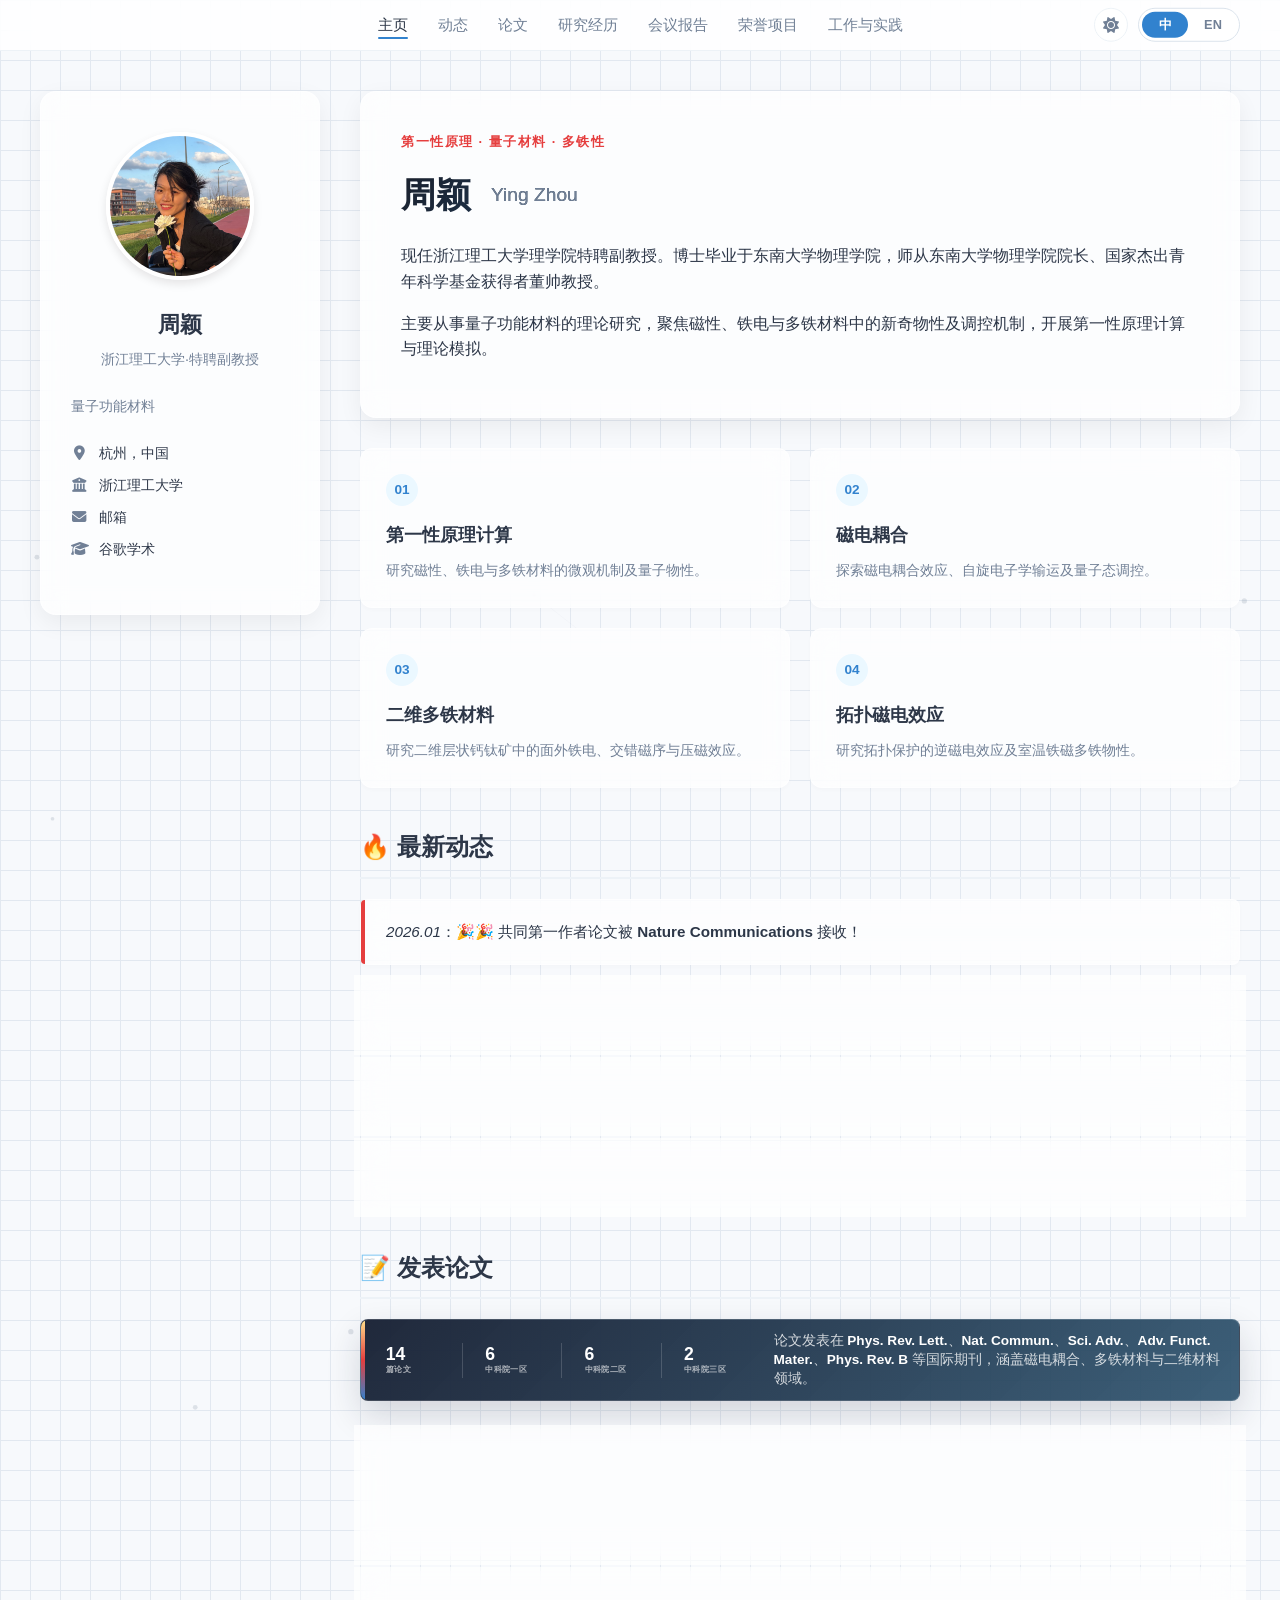
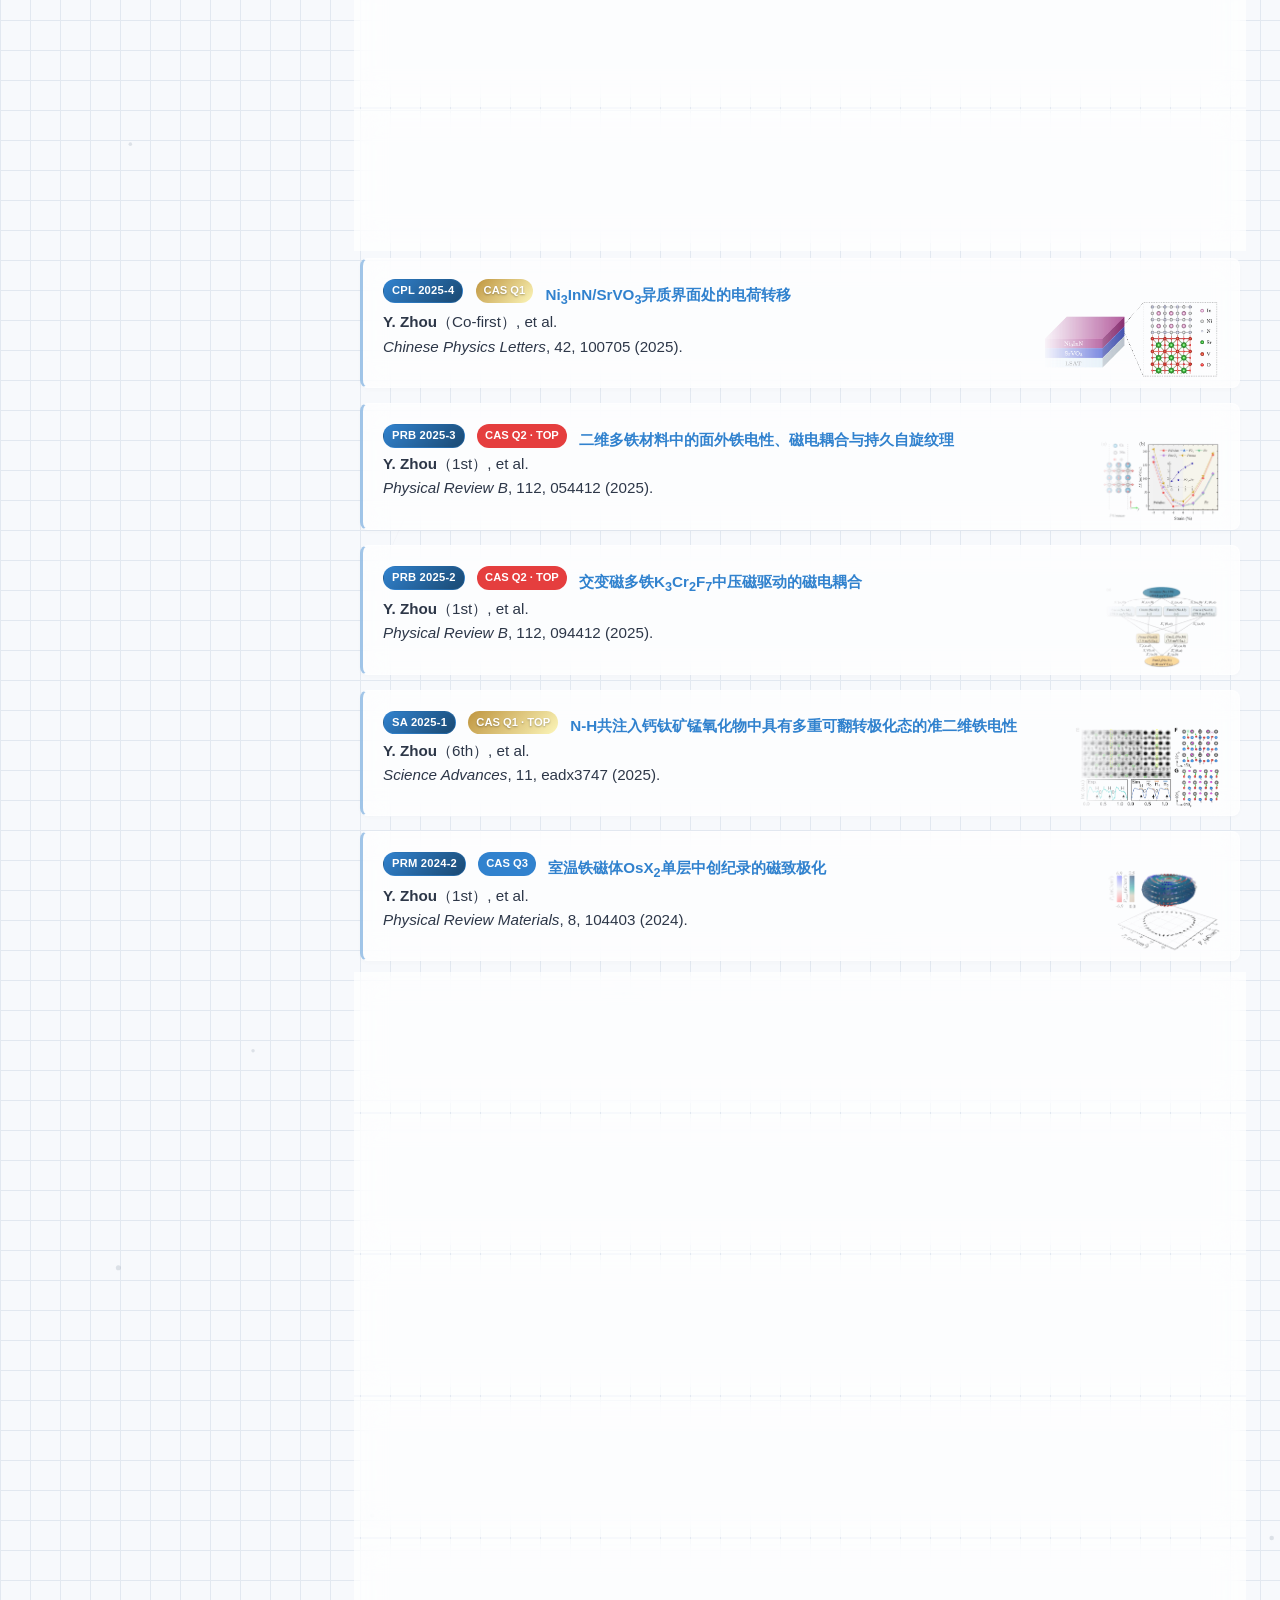
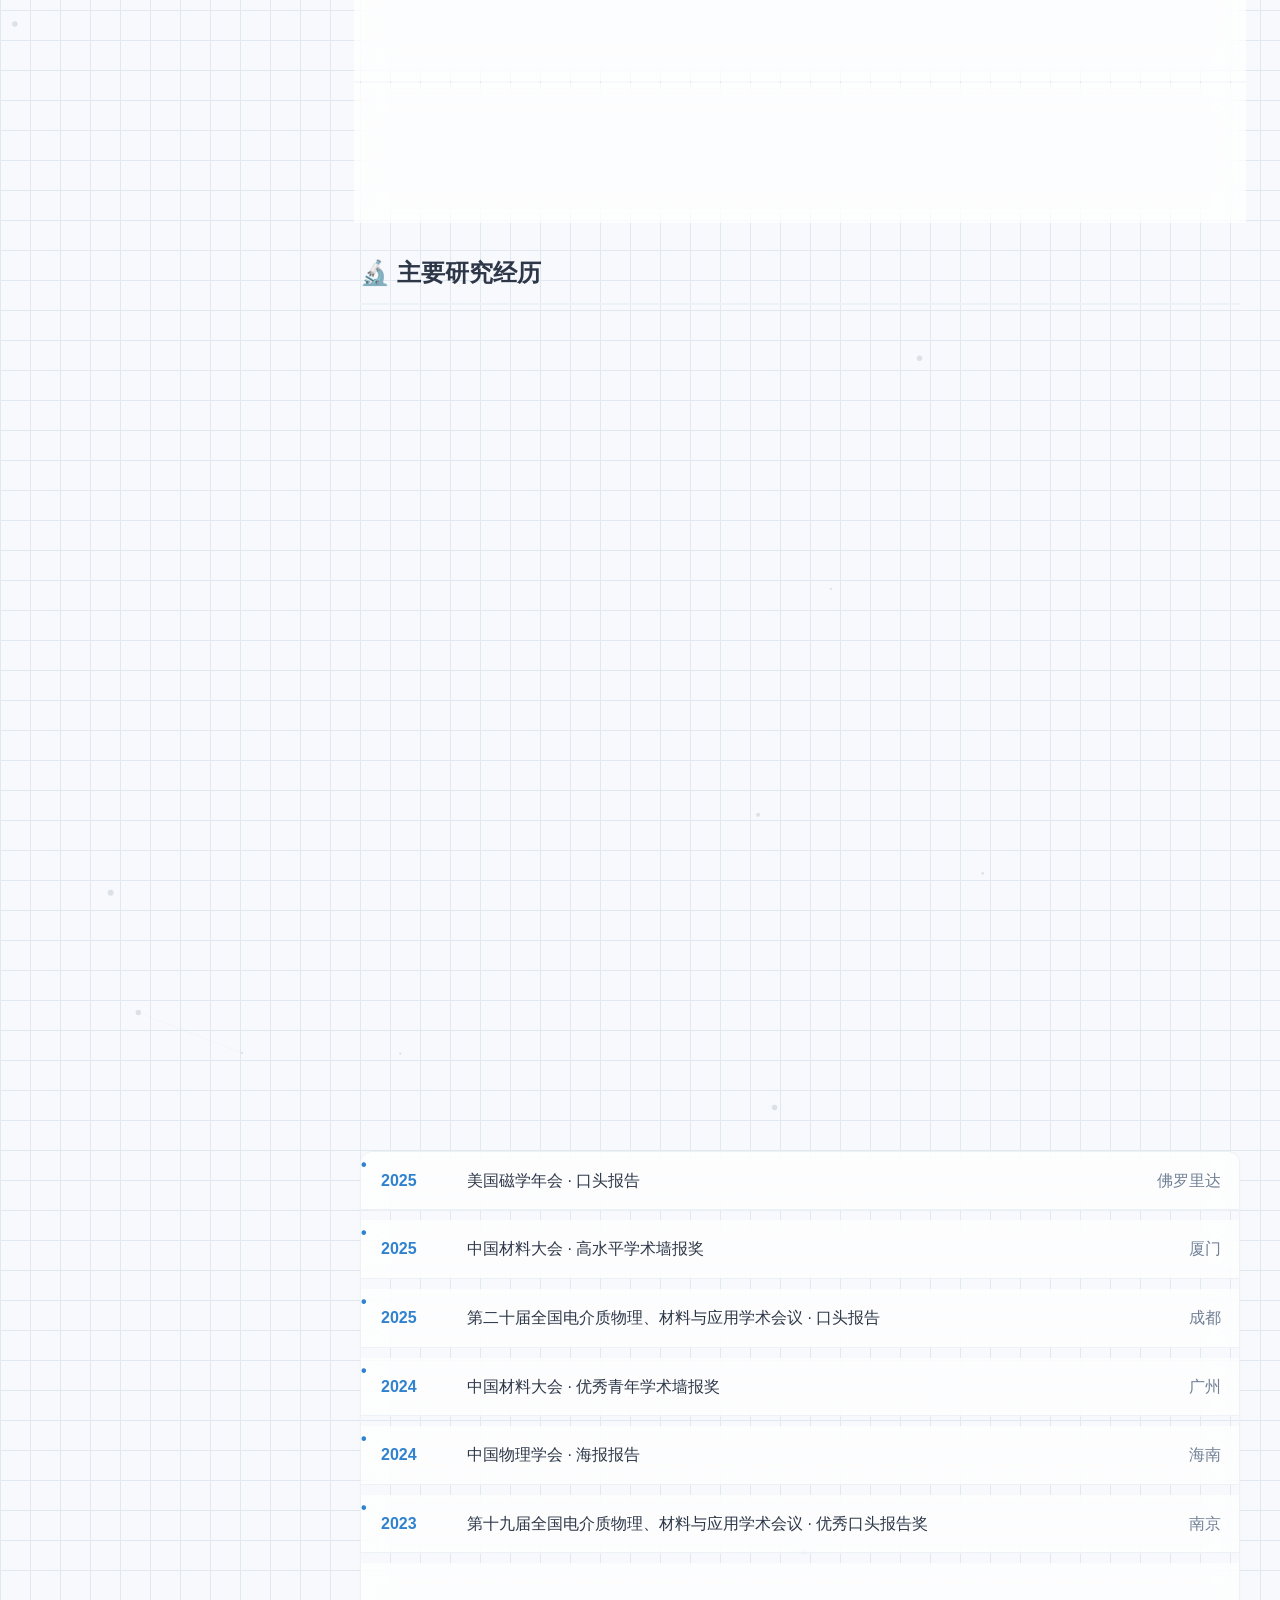
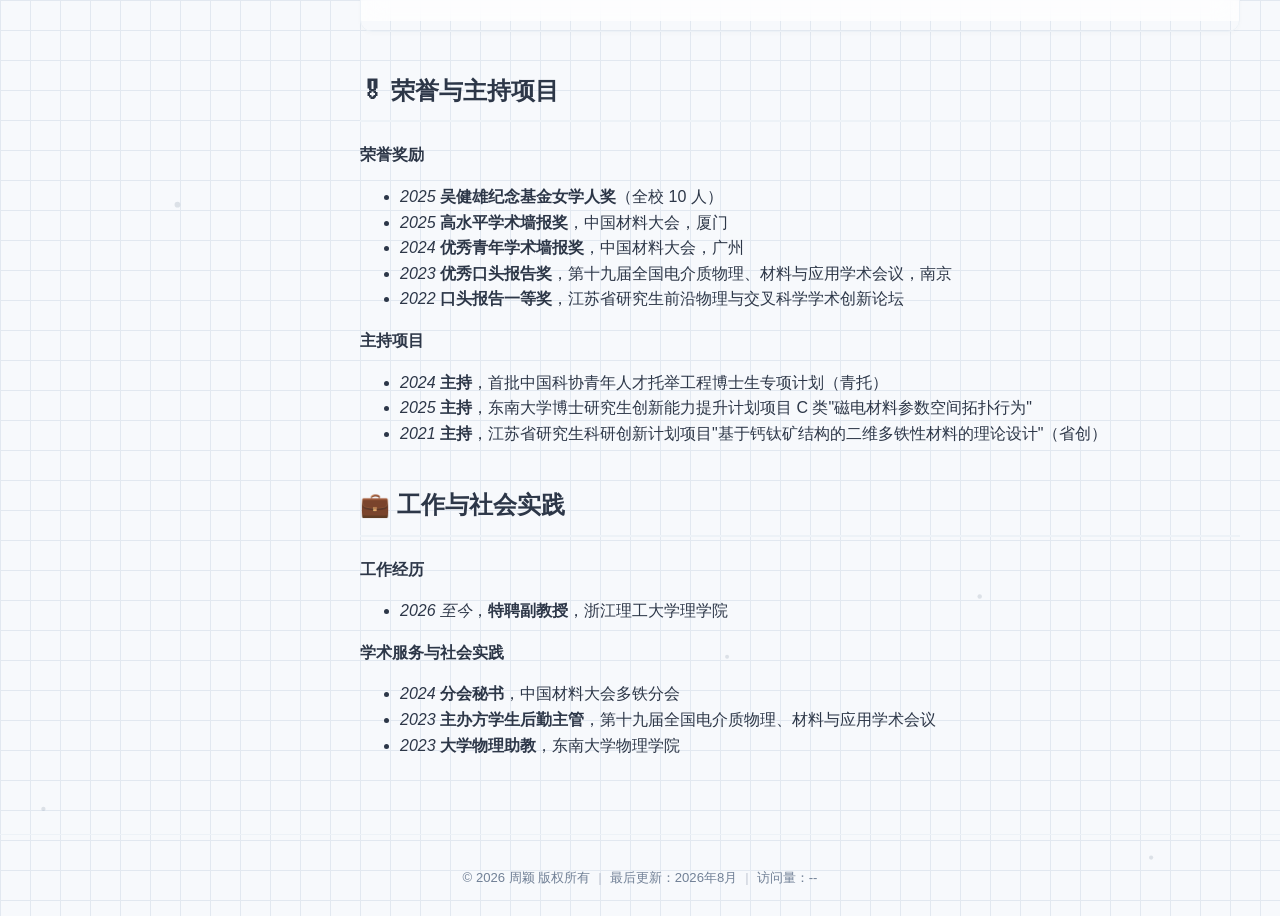
==== commit 503a6dde: "Switch Google Scholar link language to Chinese" ====
--- a/index-zh.html
+++ b/index-zh.html
@@ -73,7 +73,7 @@
                         <li><i class="fas fa-fw fa-map-marker-alt"></i> 杭州，中国</li>
                         <li><i class="fas fa-fw fa-university"></i> 浙江理工大学</li>
                         <li><i class="fas fa-fw fa-envelope"></i> <a href="mailto:zhouying_arale@163.com">邮箱</a></li>
-                        <li><i class="fas fa-fw fa-graduation-cap"></i> <a href="https://scholar.google.com/citations?hl=ja&user=NNUW3t4AAAAJ" target="_blank" rel="noopener">谷歌学术</a></li>
+                        <li><i class="fas fa-fw fa-graduation-cap"></i> <a href="https://scholar.google.com/citations?hl=zh-CN&user=NNUW3t4AAAAJ" target="_blank" rel="noopener">谷歌学术</a></li>
                     </ul>
                 </div>
             </div>
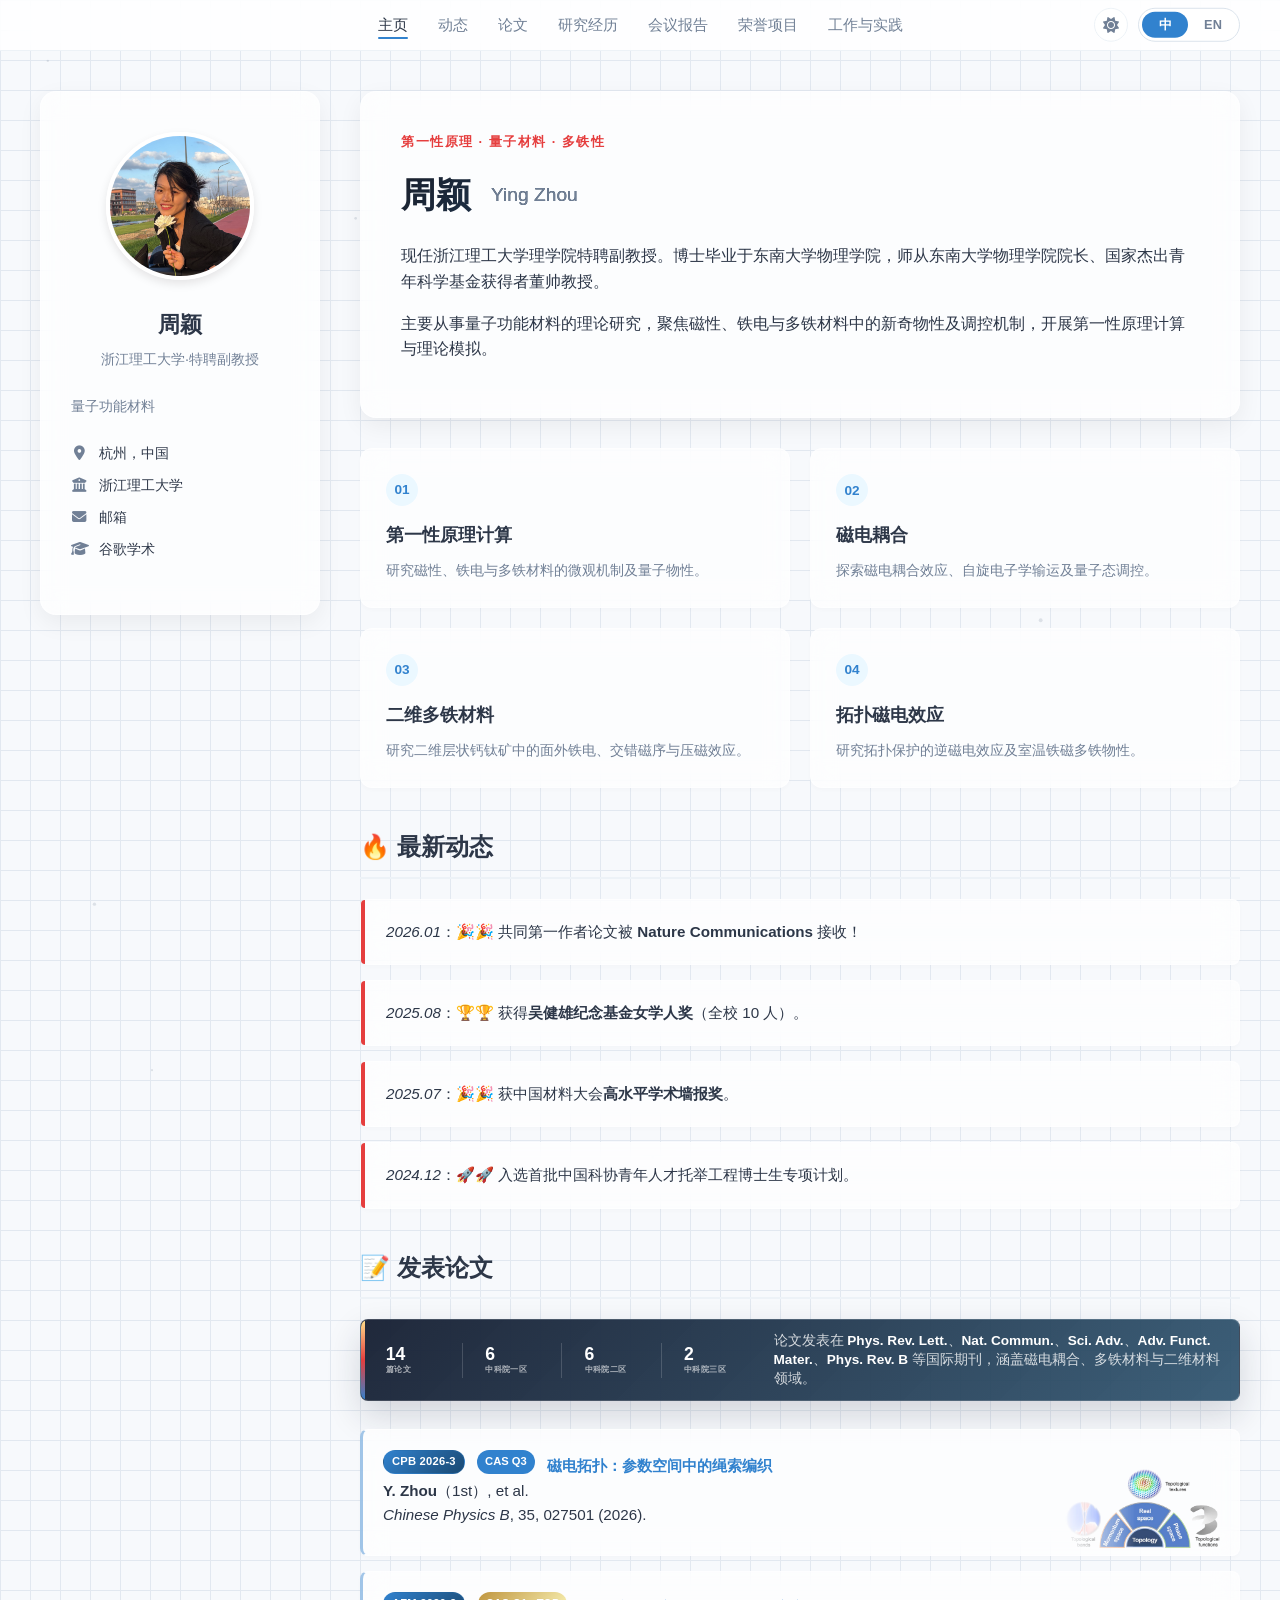
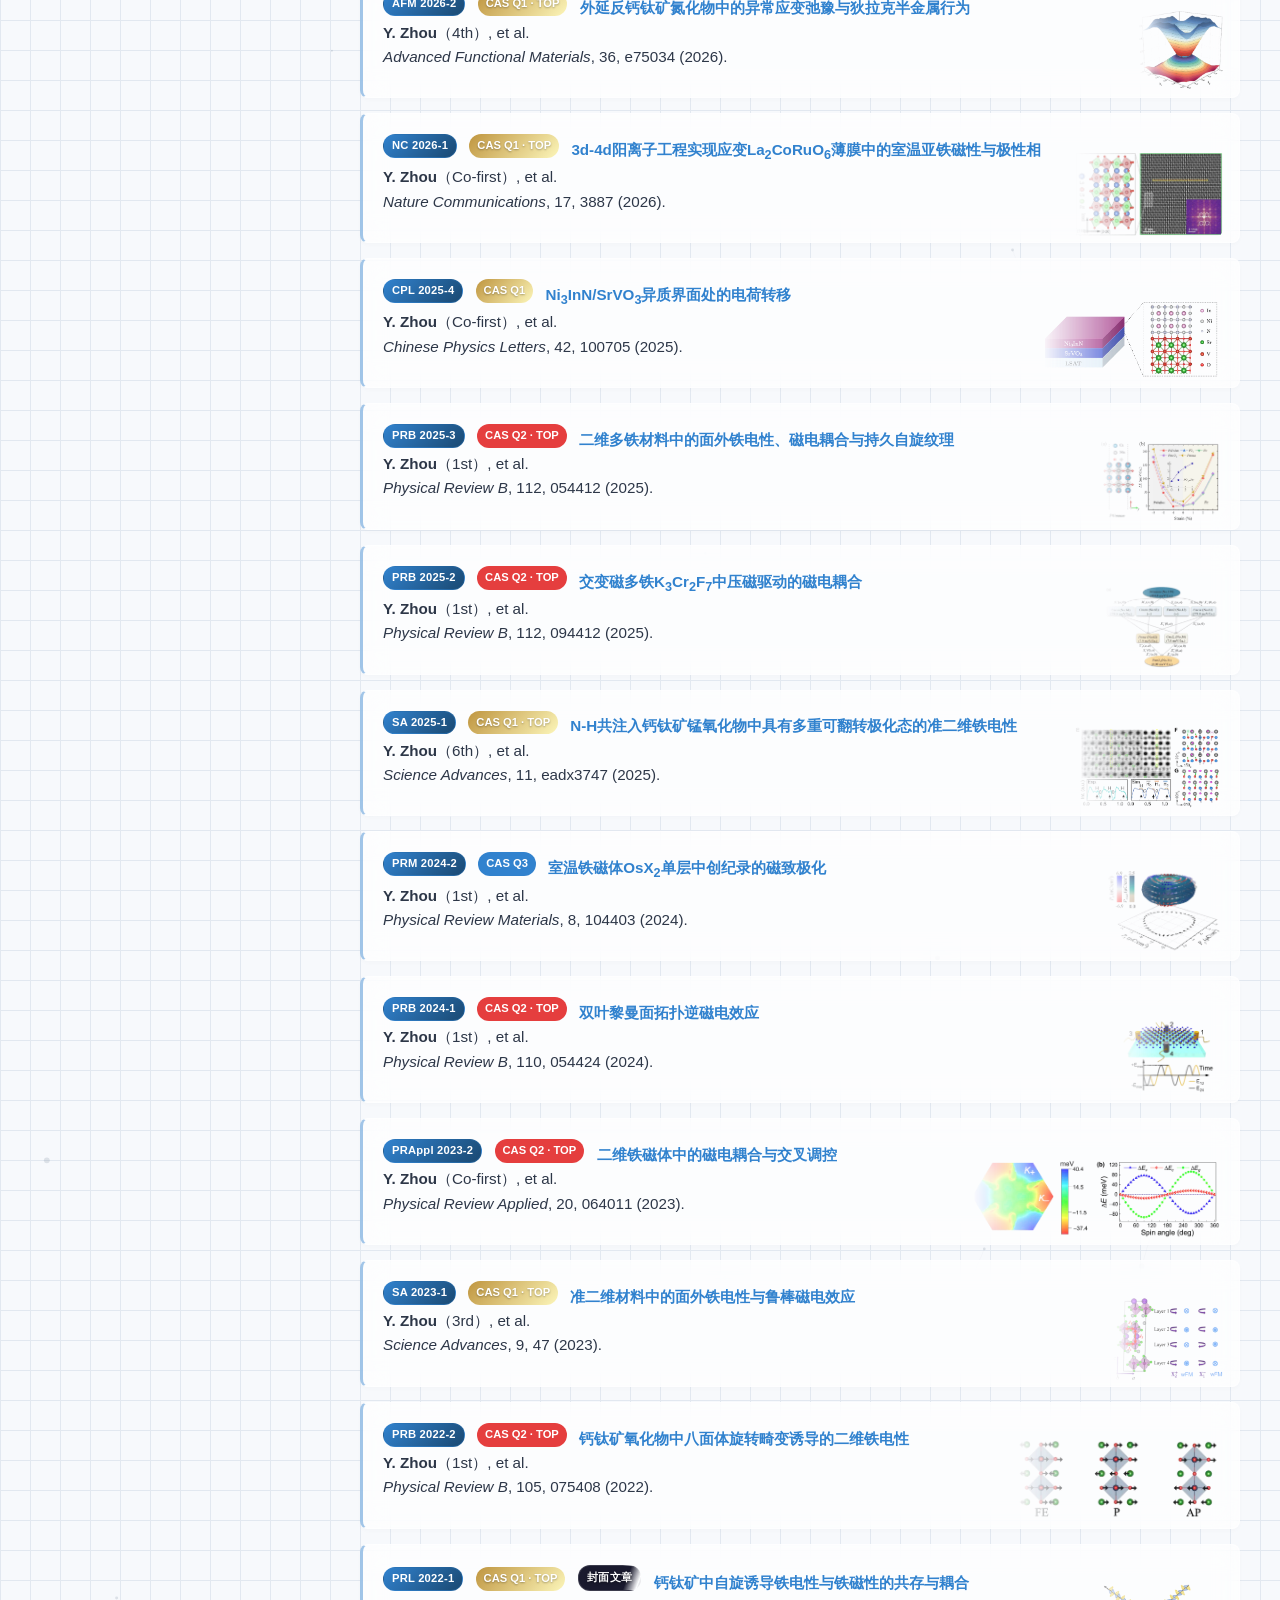
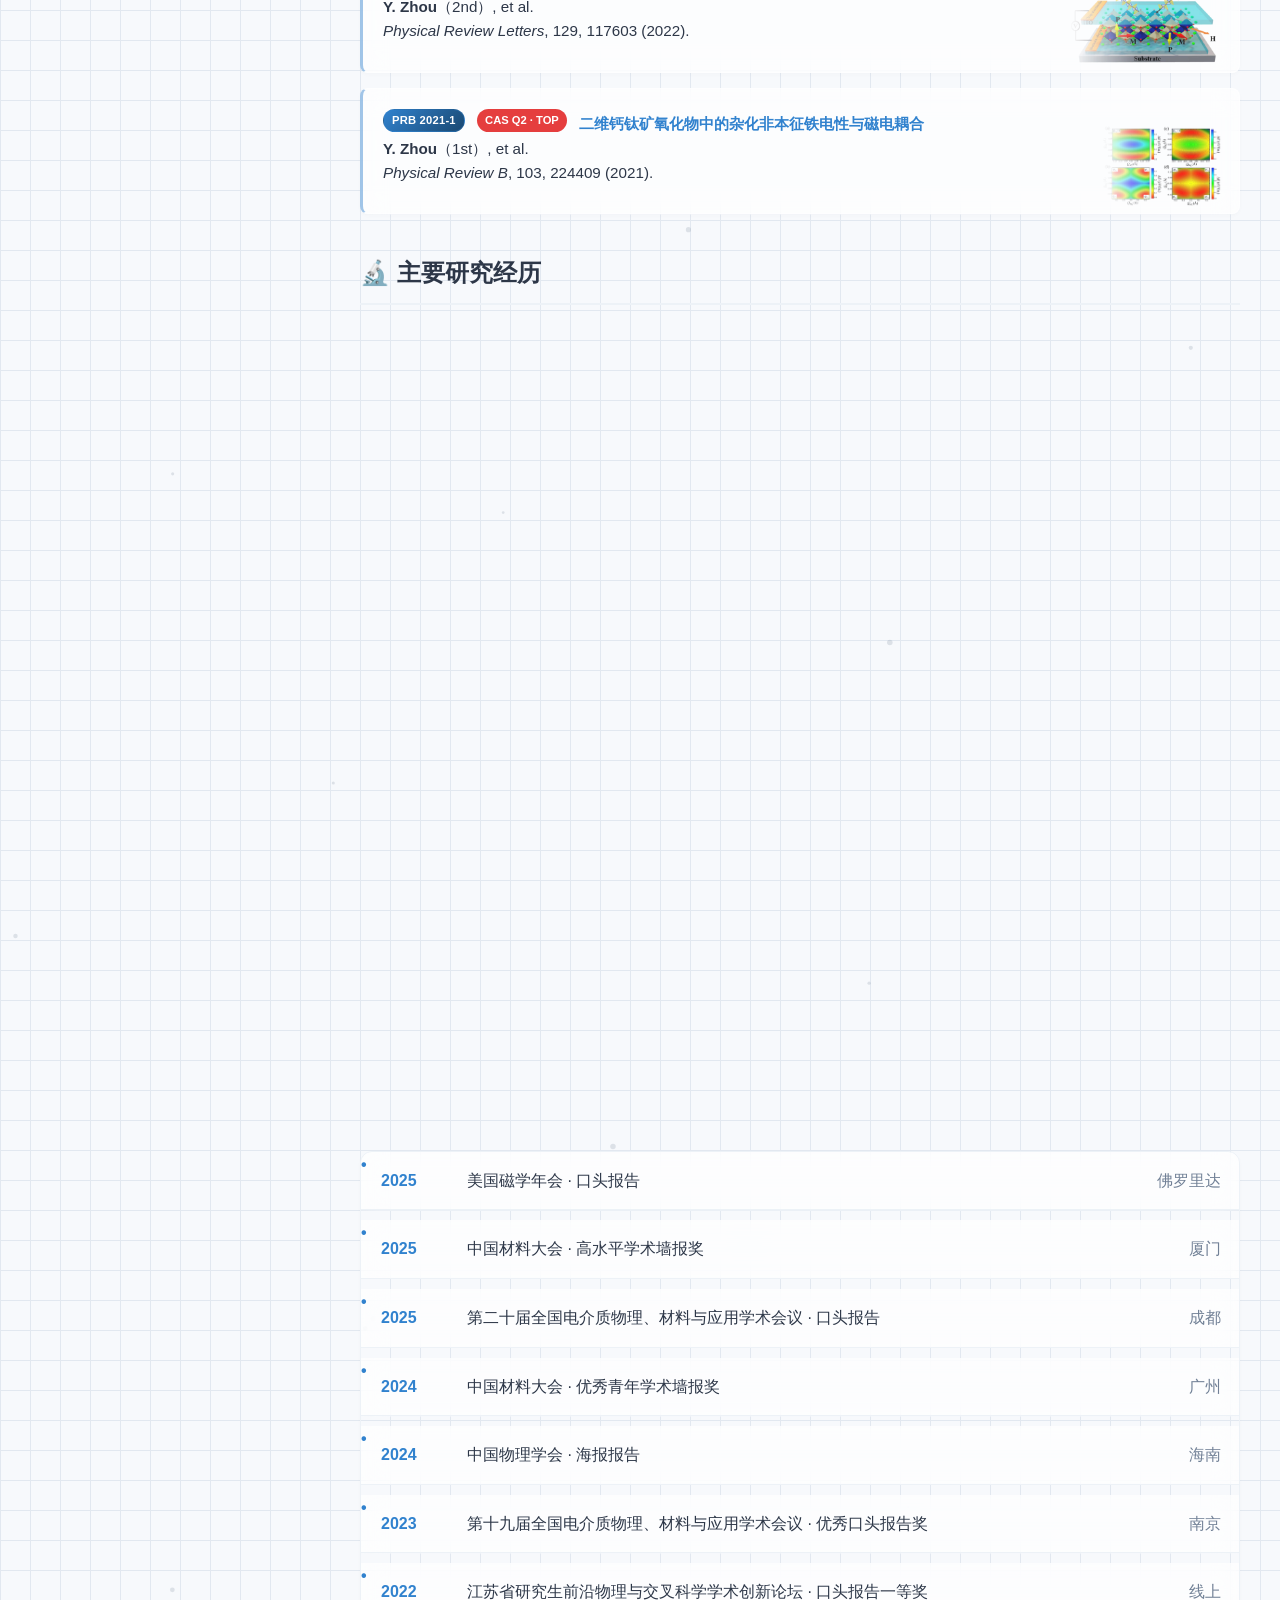
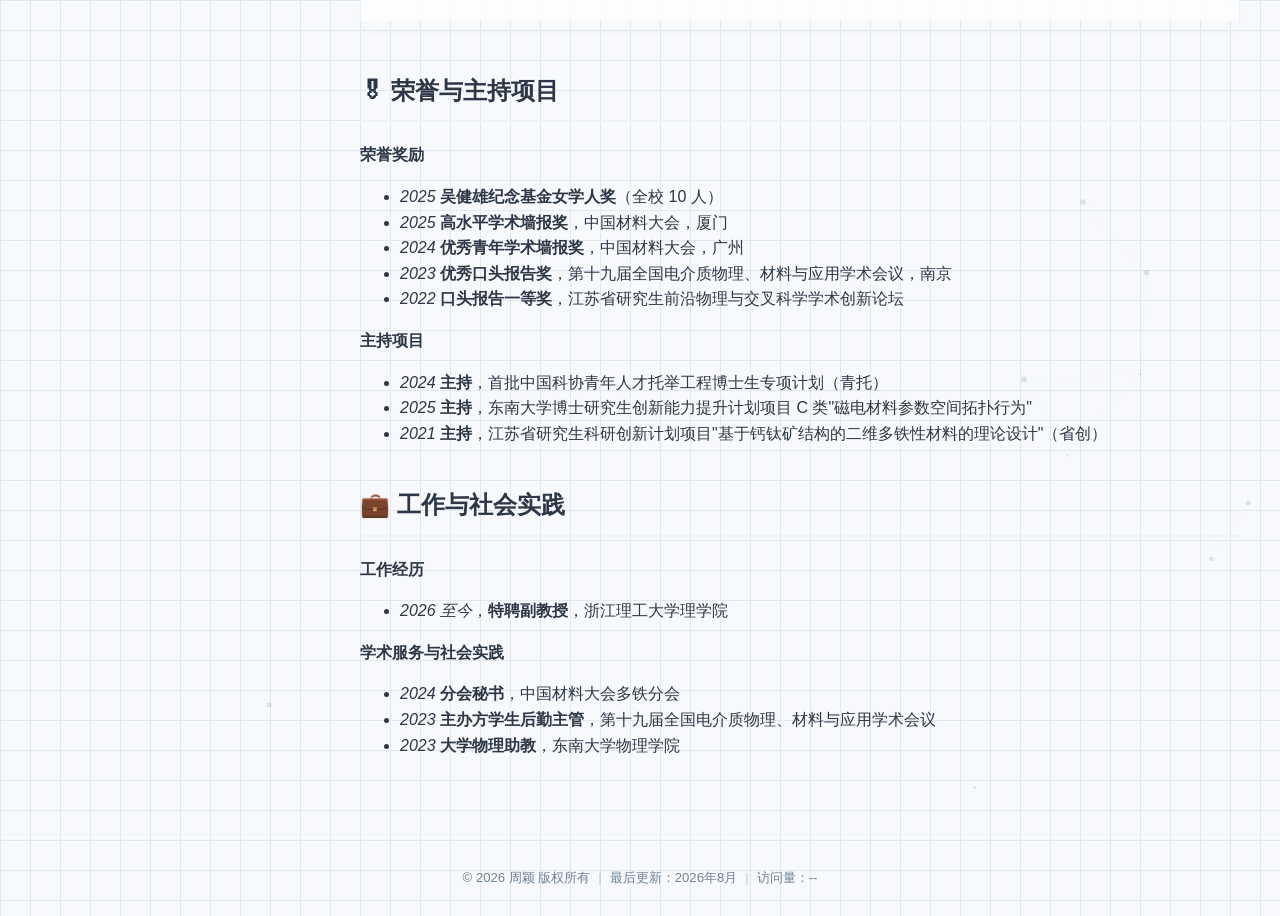
==== commit 6b182ccb: "Match Google Scholar link language to page language" ====
--- a/index-zh.html
+++ b/index-zh.html
@@ -73,7 +73,7 @@
                         <li><i class="fas fa-fw fa-map-marker-alt"></i> 杭州，中国</li>
                         <li><i class="fas fa-fw fa-university"></i> 浙江理工大学</li>
                         <li><i class="fas fa-fw fa-envelope"></i> <a href="mailto:zhouying_arale@163.com">邮箱</a></li>
-                        <li><i class="fas fa-fw fa-graduation-cap"></i> <a href="https://scholar.google.com/citations?hl=zh-CN&user=NNUW3t4AAAAJ" target="_blank" rel="noopener">谷歌学术</a></li>
+                        <li><i class="fas fa-fw fa-graduation-cap"></i> <a href="https://scholar.google.com/citations?hl=ZH&user=NNUW3t4AAAAJ" target="_blank" rel="noopener">谷歌学术</a></li>
                     </ul>
                 </div>
             </div>
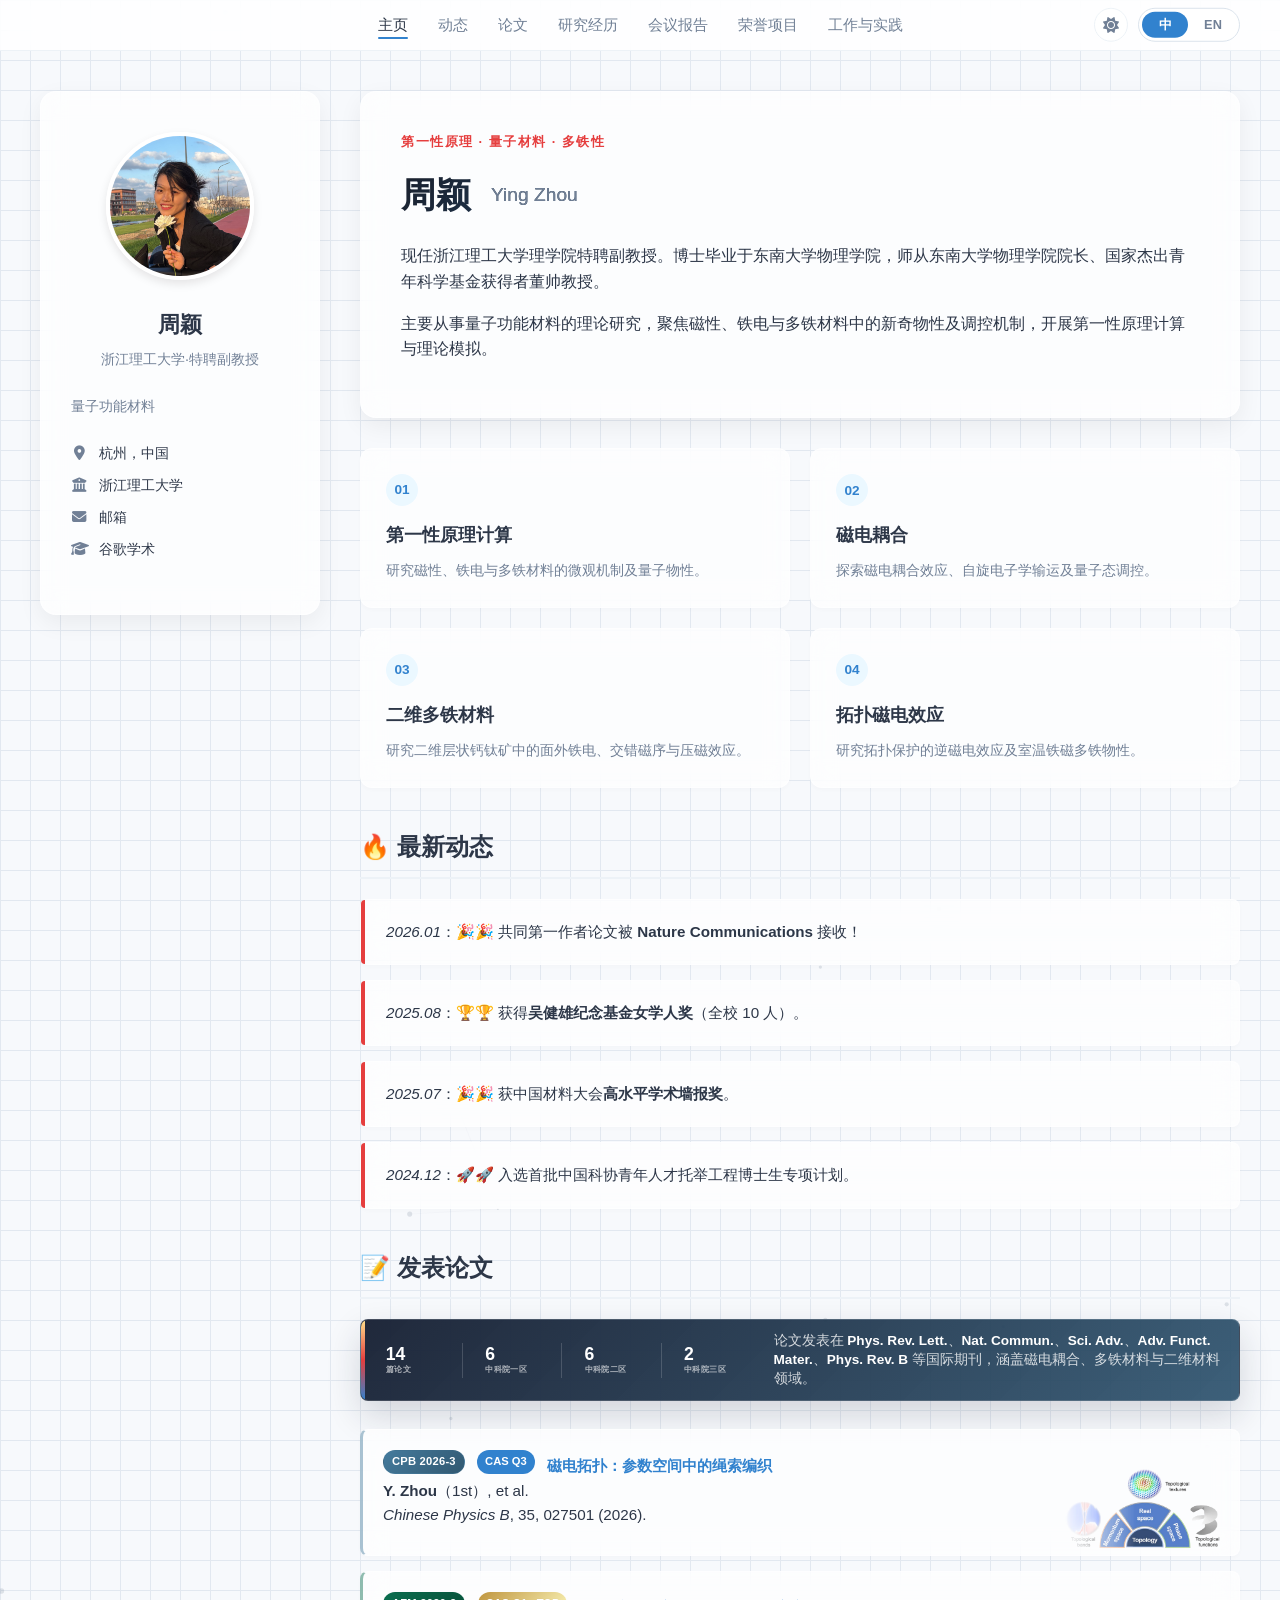
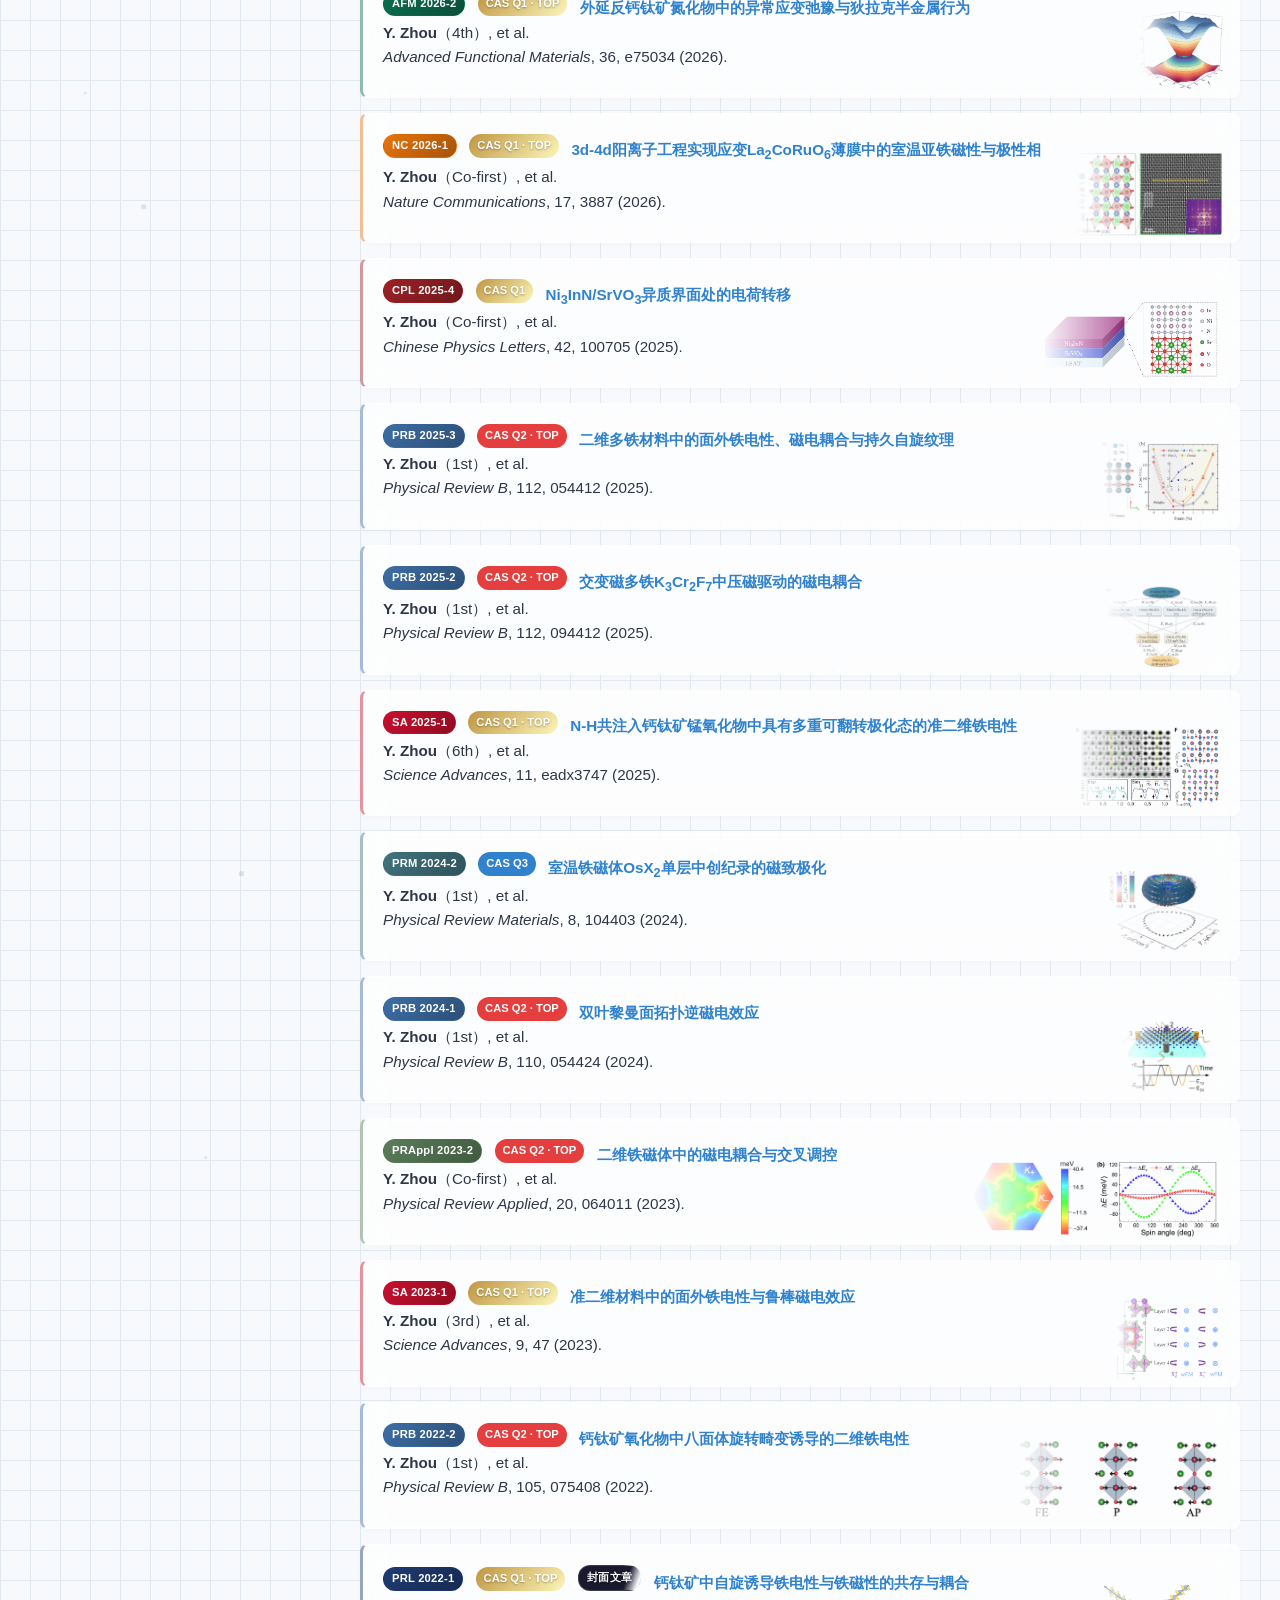
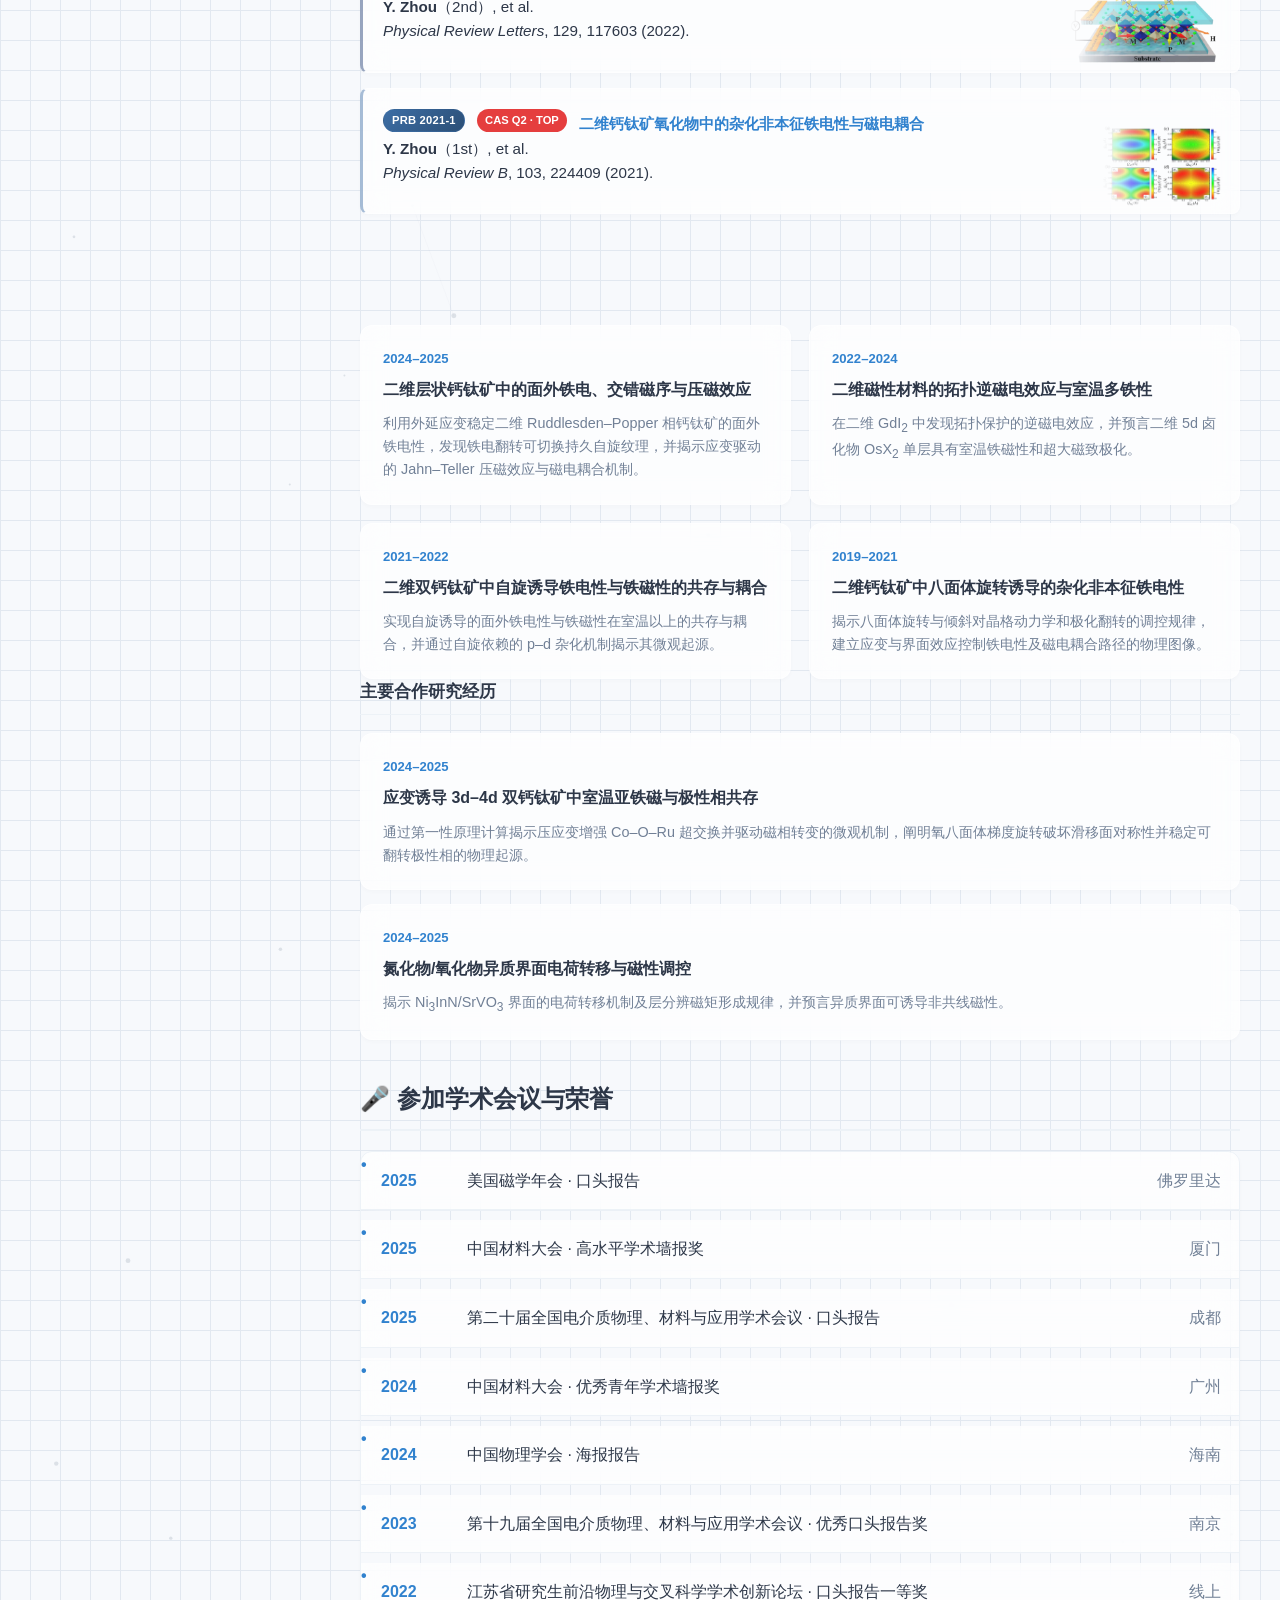
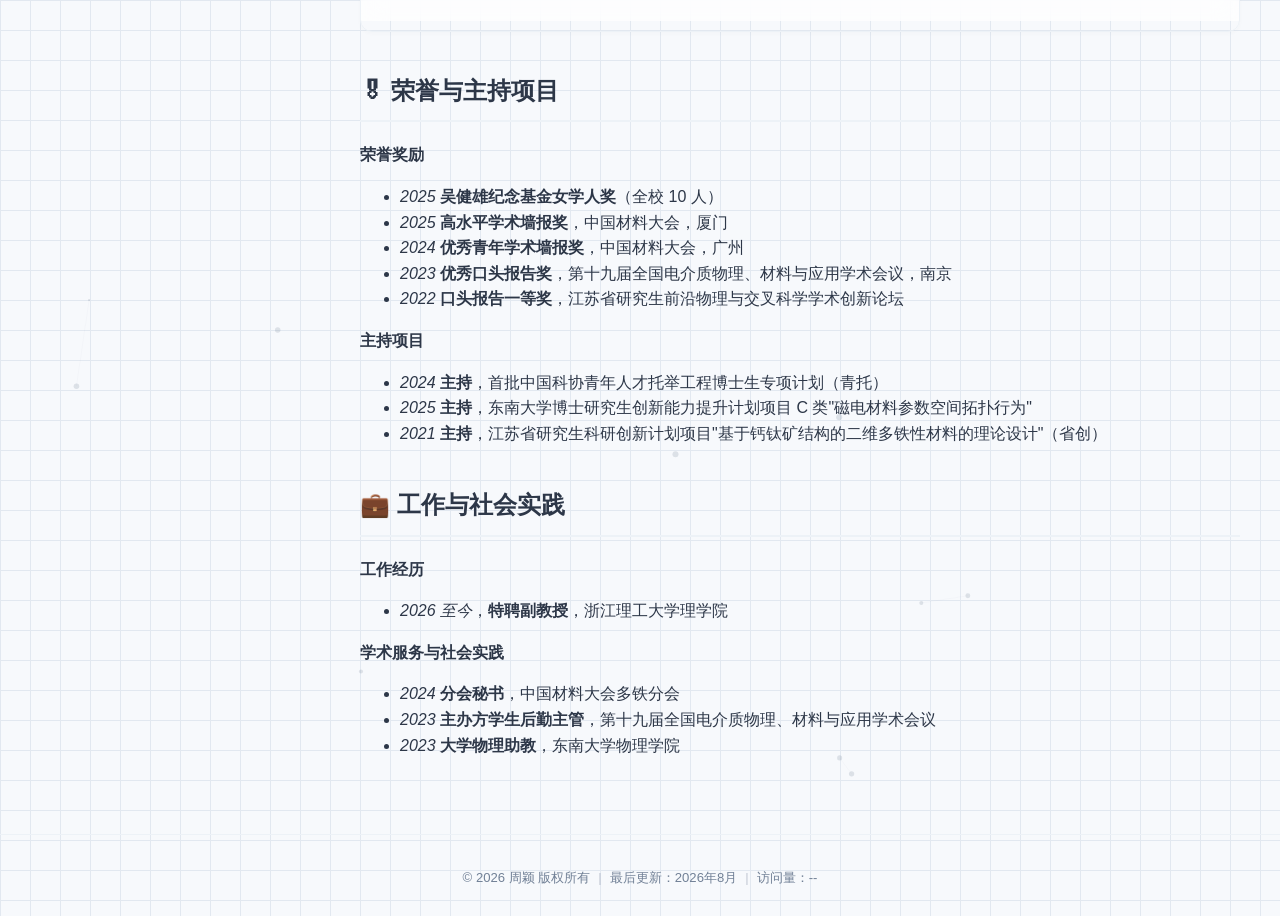
==== commit e0a4dbed: "Polish publication cards with journal accents, hover shine, and zoom hint" ====
--- a/index-zh.html
+++ b/index-zh.html
@@ -10,7 +10,7 @@
 
     <link rel="alternate" hreflang="en" href="index.html">
     <link rel="alternate" hreflang="zh-CN" href="index-zh.html">
-    <link rel="stylesheet" href="assets/css/main.css?v=3">
+    <link rel="stylesheet" href="assets/css/main.css?v=4">
     <link rel="icon" href="data:image/svg+xml,<svg xmlns='http://www.w3.org/2000/svg' viewBox='0 0 32 32'><rect width='32' height='32' rx='8' fill='%233182ce'/><text x='50%25' y='55%25' dominant-baseline='middle' text-anchor='middle' font-family='system-ui' font-size='17' font-weight='700' fill='white'>YZ</text></svg>">
 </head>
 <body>
@@ -138,7 +138,7 @@
                 <div class="publication-list reveal">
                   <ul class="reveal-stagger">
                     <!-- ========== 2026 ========== -->
-                    <li>
+                    <li class="pub-j-cpb">
                         <img class="pub-fig" src="paper_figs/2026-3.webp" alt="" loading="lazy" />
                         <div class="pub-content">
                             <span class="pub-venue">CPB 2026-3</span> <span class="pub-badge pub-badge--c">CAS Q3</span>
@@ -150,7 +150,7 @@
                         </div>
                     </li>
 
-                    <li>
+                    <li class="pub-j-afm">
                         <img class="pub-fig" src="paper_figs/2026-2.webp" alt="" loading="lazy" />
                         <div class="pub-content">
                             <span class="pub-venue">AFM 2026-2</span> <span class="pub-badge pub-badge--a">CAS Q1 · TOP</span>
@@ -162,7 +162,7 @@
                         </div>
                     </li>
 
-                    <li>
+                    <li class="pub-j-nc">
                         <img class="pub-fig" src="paper_figs/2026-1.webp" alt="" loading="lazy" />
                         <div class="pub-content">
                             <span class="pub-venue">NC 2026-1</span> <span class="pub-badge pub-badge--a">CAS Q1 · TOP</span>
@@ -175,7 +175,7 @@
                     </li>
 
                     <!-- ========== 2025 ========== -->
-                    <li>
+                    <li class="pub-j-cpl">
                         <img class="pub-fig" src="paper_figs/2025-4.webp" alt="" loading="lazy" />
                         <div class="pub-content">
                             <span class="pub-venue">CPL 2025-4</span> <span class="pub-badge pub-badge--a">CAS Q1</span>
@@ -187,7 +187,7 @@
                         </div>
                     </li>
 
-                    <li>
+                    <li class="pub-j-prb">
                         <img class="pub-fig" src="paper_figs/2025-3.webp" alt="" loading="lazy" />
                         <div class="pub-content">
                             <span class="pub-venue">PRB 2025-3</span> <span class="pub-badge pub-badge--b">CAS Q2 · TOP</span>
@@ -199,7 +199,7 @@
                         </div>
                     </li>
 
-                    <li>
+                    <li class="pub-j-prb">
                         <img class="pub-fig" src="paper_figs/2025-2.webp" alt="" loading="lazy" />
                         <div class="pub-content">
                             <span class="pub-venue">PRB 2025-2</span> <span class="pub-badge pub-badge--b">CAS Q2 · TOP</span>
@@ -211,7 +211,7 @@
                         </div>
                     </li>
 
-                    <li>
+                    <li class="pub-j-sa">
                         <img class="pub-fig" src="paper_figs/2025-1.webp" alt="" loading="lazy" />
                         <div class="pub-content">
                             <span class="pub-venue">SA 2025-1</span> <span class="pub-badge pub-badge--a">CAS Q1 · TOP</span>
@@ -224,7 +224,7 @@
                     </li>
 
                     <!-- ========== 2024 ========== -->
-                    <li>
+                    <li class="pub-j-prm">
                         <img class="pub-fig" src="paper_figs/2024-2.webp" alt="" loading="lazy" />
                         <div class="pub-content">
                             <span class="pub-venue">PRM 2024-2</span> <span class="pub-badge pub-badge--c">CAS Q3</span>
@@ -236,7 +236,7 @@
                         </div>
                     </li>
 
-                    <li>
+                    <li class="pub-j-prb">
                         <img class="pub-fig" src="paper_figs/2024-1.webp" alt="" loading="lazy" />
                         <div class="pub-content">
                             <span class="pub-venue">PRB 2024-1</span> <span class="pub-badge pub-badge--b">CAS Q2 · TOP</span>
@@ -249,7 +249,7 @@
                     </li>
 
                     <!-- ========== 2023 ========== -->
-                    <li>
+                    <li class="pub-j-prappl">
                         <img class="pub-fig" src="paper_figs/2023-2.webp" alt="" loading="lazy" />
                         <div class="pub-content">
                             <span class="pub-venue">PRAppl 2023-2</span> <span class="pub-badge pub-badge--b">CAS Q2 · TOP</span>
@@ -261,7 +261,7 @@
                         </div>
                     </li>
 
-                    <li>
+                    <li class="pub-j-sa">
                         <img class="pub-fig" src="paper_figs/2023-1.webp" alt="" loading="lazy" />
                         <div class="pub-content">
                             <span class="pub-venue">SA 2023-1</span> <span class="pub-badge pub-badge--a">CAS Q1 · TOP</span>
@@ -274,7 +274,7 @@
                     </li>
 
                     <!-- ========== 2022 ========== -->
-                    <li>
+                    <li class="pub-j-prb">
                         <img class="pub-fig" src="paper_figs/2022-2.webp" alt="" loading="lazy" />
                         <div class="pub-content">
                             <span class="pub-venue">PRB 2022-2</span> <span class="pub-badge pub-badge--b">CAS Q2 · TOP</span>
@@ -286,7 +286,7 @@
                         </div>
                     </li>
 
-                    <li>
+                    <li class="pub-j-prl">
                         <img class="pub-fig" src="paper_figs/2022-1.webp" alt="" loading="lazy" />
                         <div class="pub-content">
                             <span class="pub-venue">PRL 2022-1</span> <span class="pub-badge pub-badge--a">CAS Q1 · TOP</span> <span class="pub-badge pub-badge--cover">封面文章</span>
@@ -299,7 +299,7 @@
                     </li>
 
                     <!-- ========== 2021 ========== -->
-                    <li>
+                    <li class="pub-j-prb">
                         <img class="pub-fig" src="paper_figs/2021-1.webp" alt="" loading="lazy" />
                         <div class="pub-content">
                             <span class="pub-venue">PRB 2021-1</span> <span class="pub-badge pub-badge--b">CAS Q2 · TOP</span>
@@ -568,6 +568,7 @@
         var lightboxClose = document.getElementById('lightboxClose');
 
         document.querySelectorAll('.pub-fig').forEach(function(img) {
+            img.title = '点击查看大图';
             img.addEventListener('click', function(e) {
                 e.preventDefault();
                 e.stopPropagation();
--- a/assets/css/main.css
+++ b/assets/css/main.css
@@ -609,11 +609,22 @@
 /* Publication Styling */
 .publication-list li {
     padding-left: 20px;
-    border-left: 3px solid rgba(49,130,206,0.45);
+    border-left: 3px solid var(--pub-accent-soft, rgba(49,130,206,0.45));
     transition: transform 0.3s ease, box-shadow 0.3s ease, border-color 0.3s ease, border-left-color 0.3s ease, background-color 0.3s ease;
     position: relative;
     overflow: hidden;
 }
+
+/* Per-journal accent colors */
+.pub-j-prl    { --pub-accent: #1f3b73; --pub-accent-soft: rgba(31, 59, 115, 0.45); }
+.pub-j-prb    { --pub-accent: #3d6ea5; --pub-accent-soft: rgba(61, 110, 165, 0.45); }
+.pub-j-prm    { --pub-accent: #41737f; --pub-accent-soft: rgba(65, 115, 127, 0.45); }
+.pub-j-prappl { --pub-accent: #5a7d5a; --pub-accent-soft: rgba(90, 125, 90, 0.45); }
+.pub-j-nc     { --pub-accent: #e8740c; --pub-accent-soft: rgba(232, 116, 12, 0.45); }
+.pub-j-sa     { --pub-accent: #c8102e; --pub-accent-soft: rgba(200, 16, 46, 0.45); }
+.pub-j-afm    { --pub-accent: #0b6e4f; --pub-accent-soft: rgba(11, 110, 79, 0.45); }
+.pub-j-cpl    { --pub-accent: #9b2226; --pub-accent-soft: rgba(155, 34, 38, 0.45); }
+.pub-j-cpb    { --pub-accent: #457b9d; --pub-accent-soft: rgba(69, 123, 157, 0.45); }
 
 .publication-list .pub-content {
     position: relative;
@@ -649,7 +660,60 @@
     transform: translateY(-3px);
     box-shadow: var(--shadow-md);
     border-color: #cbd5e0;
-    border-left-color: var(--accent-red);
+    border-left-color: var(--pub-accent, var(--accent-red));
+}
+
+/* Hover shine sweep */
+.publication-list li::after {
+    content: '';
+    position: absolute;
+    top: -20%;
+    left: -60%;
+    width: 40%;
+    height: 140%;
+    background: linear-gradient(105deg, transparent 15%, rgba(255,255,255,0.28) 50%, transparent 85%);
+    transform: skewX(-20deg);
+    opacity: 0;
+    pointer-events: none;
+    z-index: 2;
+    transition: opacity 0.25s ease;
+}
+
+.publication-list li:hover::after {
+    left: 110%;
+    opacity: 1;
+    transition: left 0.65s ease, opacity 0.2s ease;
+}
+
+/* Zoom hint badge over figure */
+.publication-list li::before {
+    content: '\f00e';
+    font-family: 'Font Awesome 6 Free';
+    font-weight: 900;
+    position: absolute;
+    right: 26px;
+    bottom: 16px;
+    width: 30px;
+    height: 30px;
+    display: flex;
+    align-items: center;
+    justify-content: center;
+    border-radius: 50%;
+    background: rgba(15, 23, 42, 0.55);
+    color: #fff;
+    font-size: 0.75rem;
+    backdrop-filter: blur(4px);
+    -webkit-backdrop-filter: blur(4px);
+    opacity: 0;
+    transform: scale(0.7);
+    pointer-events: none;
+    z-index: 3;
+    transition: opacity 0.25s ease, transform 0.25s ease;
+}
+
+.publication-list li:hover::before {
+    opacity: 1;
+    transform: scale(1);
 }
 
 .publication-list p {
@@ -677,10 +741,10 @@
 .pub-venue {
     display: inline-block;
     padding: 2px 8px;
-    border: 1px solid rgba(49,130,206,0.3);
+    border: 1px solid color-mix(in srgb, var(--pub-accent, var(--accent-blue)) 30%, transparent);
     border-radius: 999px;
     color: #fff;
-    background: linear-gradient(135deg, var(--accent-blue), #1a4972);
+    background: linear-gradient(135deg, var(--pub-accent, var(--accent-blue)), color-mix(in srgb, var(--pub-accent, #1a4972) 72%, #000));
     font-size: 0.7rem;
     font-weight: 700;
     margin-right: 8px;
